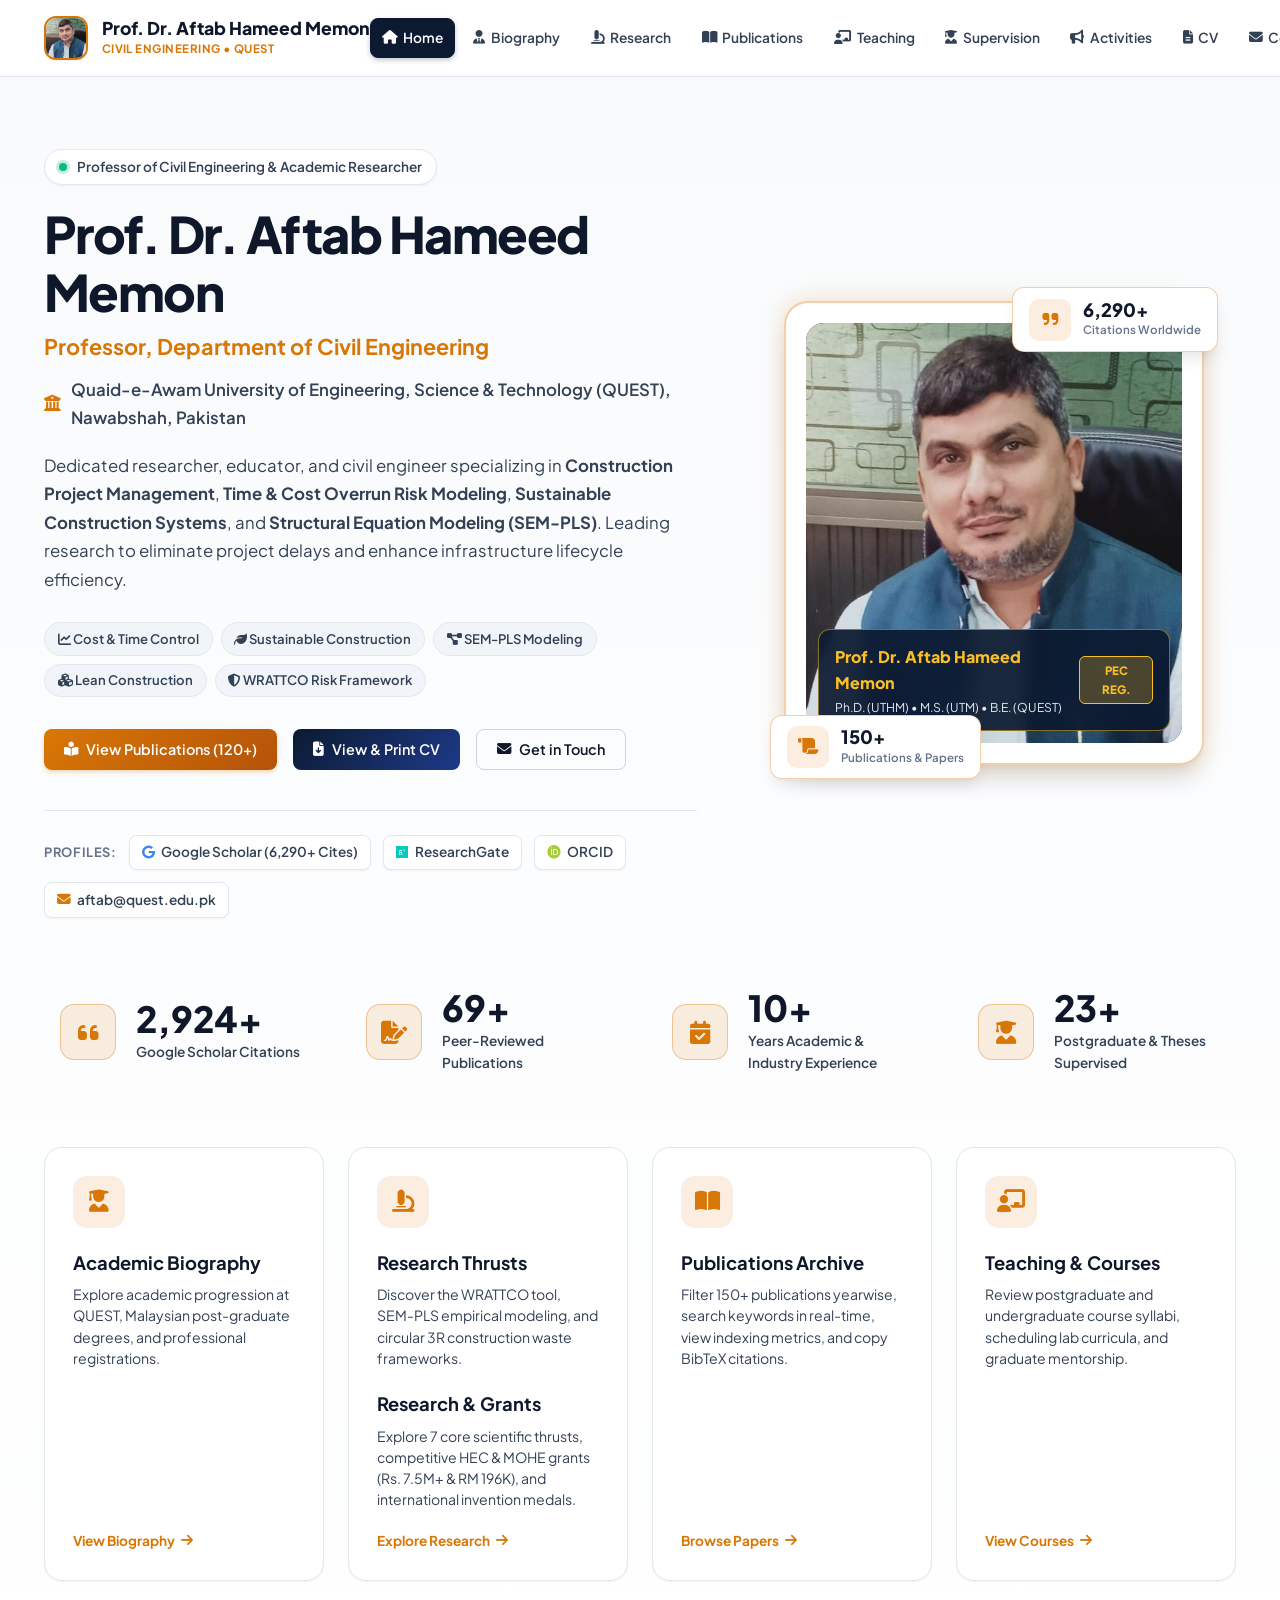
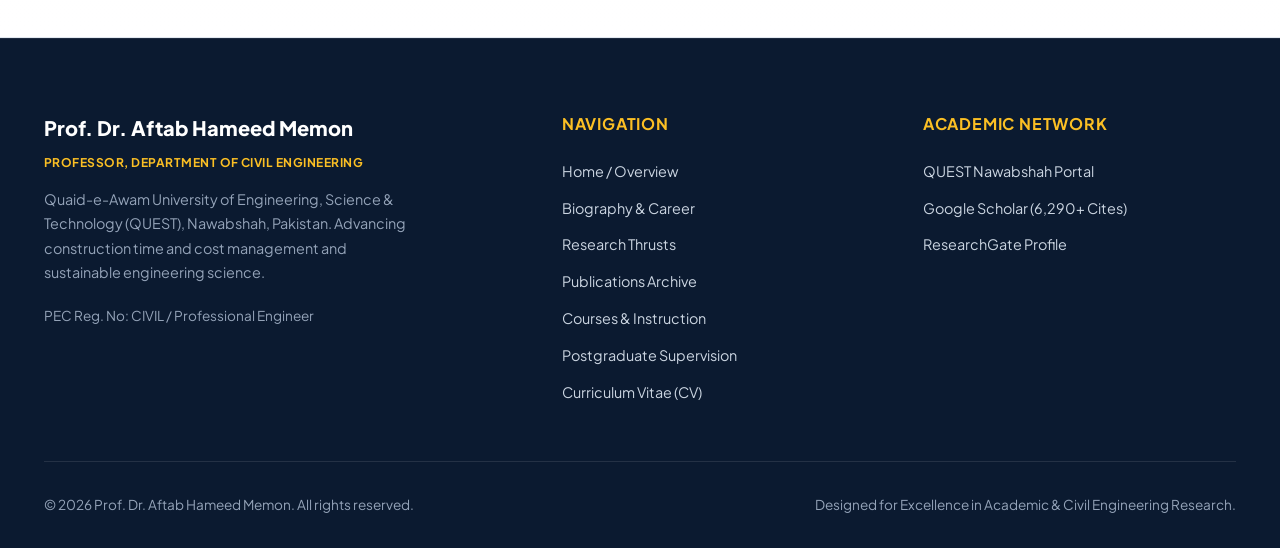
==== index.html @ 18ec96fc "Initial commit: Academic website & portfolio for Prof. Dr. Aftab Hameed Memon" ====
<!DOCTYPE html>
<html lang="en" data-theme="light">

<head>
  <meta charset="UTF-8">
  <meta name="viewport" content="width=device-width, initial-scale=1.0">
  <title>Prof. Dr. Aftab Hameed Memon | Professor of Civil Engineering | QUEST Nawabshah</title>

  <meta name="description"
    content="Academic and research portal of Prof. Dr. Aftab Hameed Memon, Professor of Civil Engineering at Quaid-e-Awam University of Engineering, Science & Technology (QUEST), Nawabshah, Pakistan. Over 6,200+ citations in Construction Cost Management, Sustainable Construction, and SEM-PLS.">
  <meta name="keywords"
    content="Aftab Hameed Memon, Dr. Aftab Memon, QUEST Nawabshah, Civil Engineering, Construction Management, Cost Overrun, Structural Equation Modeling, SEM-PLS, Sustainable Construction, WRATTCO">
  <meta name="author" content="Prof. Dr. Aftab Hameed Memon">

  <!-- Open Graph / Academic SEO -->
  <meta property="og:title" content="Prof. Dr. Aftab Hameed Memon | Civil Engineering & Construction Management">
  <meta property="og:description"
    content="Academic portfolio, research publications, teaching, and postgraduate supervision of Prof. Dr. Aftab Hameed Memon.">
  <meta property="og:type" content="profile">
  <meta property="og:image" content="assets/images/profile.jpg">

  <!-- Schema.org Academic Metadata -->
  <script type="application/ld+json">
  {
    "@context": "https://schema.org",
    "@type": "Person",
    "name": "Prof. Dr. Aftab Hameed Memon",
    "jobTitle": "Professor",
    "worksFor": {
      "@type": "EducationalOrganization",
      "name": "Quaid-e-Awam University of Engineering, Science & Technology (QUEST)",
      "address": {
        "@type": "PostalAddress",
        "addressLocality": "Nawabshah",
        "addressRegion": "Sindh",
        "addressCountry": "Pakistan"
      }
    },
    "alumniOf": [
      {
        "@type": "EducationalOrganization",
        "name": "Universiti Tun Hussein Onn Malaysia (UTHM)"
      },
      {
        "@type": "EducationalOrganization",
        "name": "Universiti Teknologi Malaysia (UTM)"
      },
      {
        "@type": "EducationalOrganization",
        "name": "QUEST Nawabshah"
      }
    ],
    "knowsAbout": [
      "Civil Engineering",
      "Construction Management",
      "Cost and Time Overrun Control",
      "Structural Equation Modeling (SEM-PLS)",
      "Sustainable Construction"
    ]
  }
  </script>

  <!-- Favicon -->
  <link rel="icon" type="image/svg+xml" href="assets/images/logo.svg">

  <!-- Google Fonts -->
  <link rel="preconnect" href="https://fonts.googleapis.com">
  <link rel="preconnect" href="https://fonts.gstatic.com" crossorigin>
  <link
    href="https://fonts.googleapis.com/css2?family=Playfair+Display:ital,wght@0,600;0,700;1,600&family=Plus+Jakarta+Sans:wght@300;400;500;600;700;800&display=swap"
    rel="stylesheet">

  <!-- Font Awesome 6 Icons -->
  <link rel="stylesheet" href="https://cdnjs.cloudflare.com/ajax/libs/font-awesome/6.4.0/css/all.min.css">

  <!-- Main Stylesheet -->
  <link rel="stylesheet" href="css/style.css">
</head>

<body class="bg-grid-pattern">

  <!-- ==================== HEADER / NAVIGATION ==================== -->
  <header class="header">
    <div class="container">
      <div class="nav-wrapper">

        <!-- Brand / Identity with Photo Thumbnail -->
        <a href="#home" data-tab-target="home" class="brand-link">
          <img src="assets/images/profile.jpg" onerror="this.src='assets/images/logo.svg';"
            alt="Prof. Dr. Aftab Hameed Memon" class="brand-nav-avatar">
          <div class="brand-info">
            <span class="brand-name">Prof. Dr. Aftab Hameed Memon</span>
            <span class="brand-role">Civil Engineering • QUEST</span>
          </div>
        </a>

        <!-- Desktop Navigation Tabs -->
        <ul class="nav-links" id="navLinks">
          <li><a href="#home" data-tab-target="home" class="nav-link active-tab"><i class="fas fa-home"></i> Home</a>
          </li>
          <li><a href="#about" data-tab-target="about" class="nav-link"><i class="fas fa-user-tie"></i> Biography</a>
          </li>
          <li><a href="#research" data-tab-target="research" class="nav-link"><i class="fas fa-microscope"></i>
              Research</a></li>
          <li><a href="#publications" data-tab-target="publications" class="nav-link"><i class="fas fa-book-open"></i>
              Publications</a></li>
          <li><a href="#teaching" data-tab-target="teaching" class="nav-link"><i class="fas fa-chalkboard-teacher"></i>
              Teaching</a></li>
          <li><a href="#supervision" data-tab-target="supervision" class="nav-link"><i class="fas fa-user-graduate"></i>
              Supervision</a></li>
          <li><a href="#activities" data-tab-target="activities" class="nav-link"><i class="fas fa-bullhorn"></i>
              Activities</a></li>
          <li><a href="#cv" data-tab-target="cv" class="nav-link"><i class="fas fa-file-alt"></i> CV</a></li>
          <li><a href="#contact" data-tab-target="contact" class="nav-link"><i class="fas fa-envelope"></i> Contact</a>
          </li>
        </ul>

        <!-- Action Controls -->
        <div class="nav-actions">
          <button id="themeToggleBtn" class="theme-toggle-btn" aria-label="Toggle Dark/Light Mode" title="Toggle Theme">
            <i id="themeIcon" class="fas fa-moon"></i>
          </button>

          <button id="mobileToggle" class="mobile-toggle" aria-label="Toggle Mobile Navigation">
            <i class="fas fa-bars"></i>
          </button>
        </div>
      </div>
    </div>
  </header>

  <main id="main-content">

    <!-- ==========================================================================
         TAB VIEW 1: HOME / OVERVIEW
         ========================================================================== -->
    <div id="home-view" class="view-section active-view">

      <!-- Hero Section with Dr. Aftab's Real Photograph -->
      <section class="hero-section">
        <div class="container">
          <div class="hero-grid">

            <!-- Left: Hero Credentials & Bio -->
            <div class="hero-content">
              <div class="academic-badge">
                <span class="status-dot"></span>
                <span>Professor of Civil Engineering &amp; Academic Researcher</span>
              </div>

              <h1 class="hero-name">Prof. Dr. Aftab Hameed Memon</h1>

              <div class="hero-title-role">
                Professor, Department of Civil Engineering
              </div>

              <div class="hero-institution">
                <i class="fas fa-university" style="color: var(--accent-gold);"></i>
                <span>Quaid-e-Awam University of Engineering, Science &amp; Technology (QUEST), Nawabshah,
                  Pakistan</span>
              </div>

              <p class="hero-bio-short">
                Dedicated researcher, educator, and civil engineer specializing in <strong>Construction Project
                  Management</strong>,
                <strong>Time &amp; Cost Overrun Risk Modeling</strong>, <strong>Sustainable Construction
                  Systems</strong>, and
                <strong>Structural Equation Modeling (SEM-PLS)</strong>. Leading research to eliminate project delays
                and enhance infrastructure lifecycle efficiency.
              </p>

              <!-- Research Interest Badges -->
              <div class="hero-tags">
                <span class="tag-pill"><i class="fas fa-chart-line"></i> Cost &amp; Time Control</span>
                <span class="tag-pill"><i class="fas fa-leaf"></i> Sustainable Construction</span>
                <span class="tag-pill"><i class="fas fa-project-diagram"></i> SEM-PLS Modeling</span>
                <span class="tag-pill"><i class="fas fa-cubes"></i> Lean Construction</span>
                <span class="tag-pill"><i class="fas fa-shield-alt"></i> WRATTCO Risk Framework</span>
              </div>

              <!-- Hero Buttons Switching Directly to Specific Tabs -->
              <div class="hero-buttons">
                <button data-tab-target="publications" class="btn btn-primary">
                  <i class="fas fa-book-reader"></i> View Publications (120+)
                </button>
                <button data-tab-target="cv" class="btn btn-blue">
                  <i class="fas fa-file-download"></i> View &amp; Print CV
                </button>
                <button data-tab-target="contact" class="btn btn-outline">
                  <i class="fas fa-envelope"></i> Get in Touch
                </button>
              </div>

              <!-- Academic Profiles Strip -->
              <div class="academic-links-bar">
                <span class="academic-links-label">Profiles:</span>

                <a href="https://scholar.google.com/citations?user=CjmiuJMAAAAJ&hl=en&oi=ao" target="_blank"
                  rel="noopener noreferrer" class="social-badge" title="Google Scholar Profile">
                  <i class="fab fa-google" style="color: #4285f4;"></i>
                  <span>Google Scholar (6,290+ Cites)</span>
                </a>

                <a href="https://www.researchgate.net/profile/Aftab-Memon-2" target="_blank" rel="noopener noreferrer"
                  class="social-badge" title="ResearchGate Profile">
                  <i class="fab fa-researchgate" style="color: #00ccbb;"></i>
                  <span>ResearchGate</span>
                </a>

                <a href="https://orcid.org" target="_blank" rel="noopener noreferrer" class="social-badge"
                  title="ORCID Record">
                  <i class="fab fa-orcid" style="color: #a6ce39;"></i>
                  <span>ORCID</span>
                </a>

                <a href="mailto:aftab@quest.edu.pk" class="social-badge" title="Official Institutional Email">
                  <i class="fas fa-envelope" style="color: var(--accent-gold);"></i>
                  <span>aftab@quest.edu.pk</span>
                </a>
              </div>
            </div>

            <!-- Right: Real Photograph Card with Verification Badge -->
            <div class="hero-visual">
              <div class="portrait-card">

                <!-- Floating Citation Pill -->
                <div class="floating-stat-card top-right">
                  <div class="stat-icon-wrap">
                    <i class="fas fa-quote-right"></i>
                  </div>
                  <div class="stat-info">
                    <div class="num">6,290+</div>
                    <div class="lbl">Citations Worldwide</div>
                  </div>
                </div>

                <!-- Photograph Container -->
                <div class="portrait-img-wrap">
                  <img src="assets/images/profile.jpg" alt="Prof. Dr. Aftab Hameed Memon" class="portrait-img">

                  <!-- Portrait Badge Overlay -->
                  <div class="portrait-badge-overlay">
                    <div class="badge-text-left">
                      <h4>Prof. Dr. Aftab Hameed Memon</h4>
                      <p>Ph.D. (UTHM) • M.S. (UTM) • B.E. (QUEST)</p>
                    </div>
                    <div class="badge-pec-icon">
                      PEC REG.
                    </div>
                  </div>
                </div>

                <!-- Floating Publications Pill -->
                <div class="floating-stat-card bottom-left">
                  <div class="stat-icon-wrap">
                    <i class="fas fa-scroll"></i>
                  </div>
                  <div class="stat-info">
                    <div class="num">150+</div>
                    <div class="lbl">Publications &amp; Papers</div>
                  </div>
                </div>

              </div>
            </div>

          </div>

          <!-- Key Metrics Counter Bar -->
          <div id="metrics" class="metrics-grid" style="margin-top: 3.5rem;">

            <div class="metric-item">
              <div class="metric-icon-circle">
                <i class="fas fa-quote-left"></i>
              </div>
              <div>
                <div class="metric-val counter-val" data-target="6290" data-suffix="+">6,290+</div>
                <div class="metric-label">Google Scholar Citations</div>
              </div>
            </div>

            <div class="metric-item">
              <div class="metric-icon-circle">
                <i class="fas fa-file-signature"></i>
              </div>
              <div>
                <div class="metric-val counter-val" data-target="150" data-suffix="+">150+</div>
                <div class="metric-label">Peer-Reviewed Publications</div>
              </div>
            </div>

            <div class="metric-item">
              <div class="metric-icon-circle">
                <i class="fas fa-calendar-check"></i>
              </div>
              <div>
                <div class="metric-val counter-val" data-target="22" data-suffix="+">22+</div>
                <div class="metric-label">Years Academic &amp; Industry Experience</div>
              </div>
            </div>

            <div class="metric-item">
              <div class="metric-icon-circle">
                <i class="fas fa-user-graduate"></i>
              </div>
              <div>
                <div class="metric-val counter-val" data-target="50" data-suffix="+">50+</div>
                <div class="metric-label">Postgraduate &amp; Theses Supervised</div>
              </div>
            </div>

          </div>

          <!-- Section Exploration Grid (Direct 1-Click to Other Tabs) -->
          <div class="home-explore-grid">

            <div class="explore-tile" data-tab-target="about">
              <div>
                <div class="tile-icon"><i class="fas fa-user-graduate"></i></div>
                <h3 class="tile-title">Academic Biography</h3>
                <p class="tile-desc">Explore academic progression at QUEST, Malaysian post-graduate degrees, and
                  professional registrations.</p>
              </div>
              <span class="tile-arrow">View Biography <i class="fas fa-arrow-right"></i></span>
            </div>

            <div class="explore-tile" data-tab-target="research">
              <div>
                <div class="tile-icon"><i class="fas fa-microscope"></i></div>
                <h3 class="tile-title">Research Thrusts</h3>
                <p class="tile-desc">Discover the WRATTCO tool, SEM-PLS empirical modeling, and circular 3R construction
                  waste frameworks.</p>
                <h3 class="tile-title">Research &amp; Grants</h3>
                <p class="tile-desc">Explore 7 core scientific thrusts, competitive HEC &amp; MOHE grants (Rs. 7.5M+
                  &amp; RM 196K), and international invention medals.</p>
              </div>
              <span class="tile-arrow">Explore Research <i class="fas fa-arrow-right"></i></span>
            </div>

            <div class="explore-tile" data-tab-target="publications">
              <div>
                <div class="tile-icon"><i class="fas fa-book-open"></i></div>
                <h3 class="tile-title">Publications Archive</h3>
                <p class="tile-desc">Filter 150+ publications yearwise, search keywords in real-time, view indexing
                  metrics, and copy
                  BibTeX citations.</p>
              </div>
              <span class="tile-arrow">Browse Papers <i class="fas fa-arrow-right"></i></span>
            </div>

            <div class="explore-tile" data-tab-target="teaching">
              <div>
                <div class="tile-icon"><i class="fas fa-chalkboard-teacher"></i></div>
                <h3 class="tile-title">Teaching &amp; Courses</h3>
                <p class="tile-desc">Review postgraduate and undergraduate course syllabi, scheduling lab curricula, and
                  graduate mentorship.</p>
              </div>
              <span class="tile-arrow">View Courses <i class="fas fa-arrow-right"></i></span>
            </div>

          </div>

        </div>
      </section>

    </div>


    <!-- ==========================================================================
         TAB VIEW 2: ABOUT / BIOGRAPHY & CAREER
         ========================================================================== -->
    <div id="about-view" class="view-section">

      <!-- Subpage Header Banner -->
      <div class="section-banner">
        <div class="container">
          <div class="banner-flex">
            <div class="banner-left">
              <div class="banner-info">
                <div class="breadcrumb"><i class="fas fa-home"></i> Home / Academic Profile</div>
                <h1>Biography &amp; Academic Progression</h1>
                <p>Civil Engineering Educator, HEC Approved Ph.D. Supervisor, and Project Management Specialist</p>
              </div>
            </div>
            <div class="banner-right-badges">
              <span class="social-badge"><i class="fas fa-check-circle" style="color: #10b981;"></i> PEC Registered
                Engineer</span>
              <span class="social-badge"><i class="fas fa-university"></i> Faculty of Technology</span>
            </div>
          </div>
        </div>
      </div>

      <div class="container section-padding" style="padding-top: 0;">
        <div class="about-grid">

          <!-- Narrative & Educational Track -->
          <div class="about-narrative">
            <p>
              <strong>Prof. Dr. Aftab Hameed Memon</strong> serves as Professor in the Department of Civil Engineering
              at
              <strong>Quaid-e-Awam University of Engineering, Science &amp; Technology (QUEST)</strong>, Nawabshah,
              Sindh, Pakistan.
              He has also served with distinction as the <strong>Chairman of the Department of Civil Engineering
                Technology</strong>,
              where he spearheaded departmental accreditation under the Pakistan Engineering Council Outcome-Based
              Education (OBE) system,
              modernized testing facilities, and instituted industry-academia advisory panels.
            </p>

            <p class="narrative-highlight">
              "My scientific mission focuses on empowering the civil engineering industry with predictive quantitative
              tools to eliminate cost overruns, diminish construction waste, and foster sustainable infrastructure
              lifecycle management."
            </p>

            <p>
              Prior to his academic career at QUEST, Dr. Memon gained valuable engineering industry experience as an
              <strong>Assistant Planning Engineer at Paragon Constructors (Pvt.) Ltd.</strong> and <strong>Project
                Coordinator at Osmani and Company (Pvt.) Ltd.</strong>,
              where he managed milestone schedules, CPM/PERT networks, progress monitoring, and variation orders on
              high-value public and commercial schemes.
            </p>

            <!-- Education Timeline Track -->
            <div class="education-timeline">
              <h3 class="timeline-title">
                <i class="fas fa-graduation-cap" style="color: var(--accent-gold);"></i> Educational Qualifications
              </h3>

              <div class="timeline-track">
                <!-- Ph.D. -->
                <div class="timeline-node">
                  <div class="timeline-marker"></div>
                  <div class="timeline-date">2010 – 2014</div>
                  <div class="timeline-degree">Doctor of Philosophy (Ph.D.) in Civil Engineering / Construction
                    Management</div>
                  <div class="timeline-inst">Universiti Tun Hussein Onn Malaysia (UTHM), Johor, Malaysia</div>
                  <div class="timeline-desc">Dissertation: <em>STRUCTURAL MODELLING OF COST OVERRUN FACTORS IN CONSTRUCTION INDUSTRY</em>.</div>
                </div>

                <!-- M.S. -->
                <div class="timeline-node">
                  <div class="timeline-marker"></div>
                  <div class="timeline-date">2004 – 2005</div>
                  <div class="timeline-degree">Master of Science (M.S.) in Construction Management</div>
                  <div class="timeline-inst">Universiti Teknologi Malaysia (UTM), Skudai, Johor, Malaysia</div>
                  <div class="timeline-desc">Thesis: <em>RESOURCE-DRIVEN SCHEDULING: BARRIERS TO IMPLEMENTATION</em>.</div>
                </div>

                <!-- B.E. -->
                <div class="timeline-node">
                  <div class="timeline-marker"></div>
                  <div class="timeline-date">1997 – 2001</div>
                  <div class="timeline-degree">Bachelor of Engineering (B.E.) in Civil Engineering</div>
                  <div class="timeline-inst">QUEST Nawabshah, Pakistan</div>
                  <div class="timeline-desc">Graduated First Class with distinction across structural analysis,
                    materials, and hydraulics.</div>
                </div>
              </div>
            </div>
          </div>

          <!-- Right Sidebar Stack: Career & Memberships -->
          <div class="about-side-stack">

            <div class="card-box">
              <div class="card-box-header">
                <i class="fas fa-landmark"></i>
                <h3>Academic Progression at QUEST</h3>
              </div>
              <ul class="exp-list">
                <li class="exp-item">
                  <div class="exp-item-icon"><i class="fas fa-user-tie"></i></div>
                  <div class="exp-item-details">
                    <h4>Professor</h4>
                    <p>Department of Civil Engineering</p>
                    <span class="exp-years">2022 – Present</span>
                  </div>
                </li>
                <li class="exp-item">
                  <div class="exp-item-icon"><i class="fas fa-sitemap"></i></div>
                  <div class="exp-item-details">
                    <h4>Associate Professor &amp; Chairman</h4>
                    <p>Department of Civil Engineering Technology</p>
                    <span class="exp-years">2018 – 2022</span>
                  </div>
                </li>
                <li class="exp-item">
                  <div class="exp-item-icon"><i class="fas fa-chalkboard-teacher"></i></div>
                  <div class="exp-item-details">
                    <h4>Assistant Professor</h4>
                    <p>Civil Engineering Department</p>
                    <span class="exp-years">2014 – 2018</span>
                  </div>
                </li>
                <li class="exp-item">
                  <div class="exp-item-icon"><i class="fas fa-book-reader"></i></div>
                  <div class="exp-item-details">
                    <h4>Lecturer</h4>
                    <p>Civil Engineering Department</p>
                    <span class="exp-years">2007 – 2014</span>
                  </div>
                </li>
              </ul>
            </div>

            <div class="card-box">
              <div class="card-box-header">
                <i class="fas fa-hard-hat"></i>
                <h3>Industry Field Experience</h3>
              </div>
              <ul class="exp-list">
                <li class="exp-item">
                  <div class="exp-item-icon"><i class="fas fa-building"></i></div>
                  <div class="exp-item-details">
                    <h4>Project Coordinator</h4>
                    <p>Osmani and Company (Pvt.) Ltd. (2005 – 2007)</p>
                  </div>
                </li>
                <li class="exp-item">
                  <div class="exp-item-icon"><i class="fas fa-pencil-ruler"></i></div>
                  <div class="exp-item-details">
                    <h4>Assistant Planning Engineer</h4>
                    <p>Paragon Constructors (Pvt.) Ltd. (2002 – 2004)</p>
                  </div>
                </li>
              </ul>
            </div>

            <div class="card-box">
              <div class="card-box-header">
                <i class="fas fa-certificate"></i>
                <h3>Professional Registrations</h3>
              </div>
              <ul class="membership-list">
                <li class="membership-item">
                  <i class="fas fa-check-circle"></i>
                  <span>Registered Professional Engineer (P.E.) – <strong>Pakistan Engineering Council
                      (PEC)</strong></span>
                </li>
                <li class="membership-item">
                  <i class="fas fa-check-circle"></i>
                  <span>Corporate Member – <strong>Concrete Society Malaysia (CSM)</strong></span>
                </li>
                <li class="membership-item">
                  <i class="fas fa-check-circle"></i>
                  <span>Member – <strong>Malaysian Society for Engineering &amp; Technology (MSET)</strong></span>
                </li>
                <li class="membership-item">
                  <i class="fas fa-check-circle"></i>
                  <span>Member – <strong>International Association of Engineers (IAENG)</strong></span>
                </li>
              </ul>
            </div>

          </div>

        </div>
      </div>

    </div>


    <!-- ==========================================================================
         TAB VIEW 3: RESEARCH / FOCUS THRUSTS, GRANTS & AWARDS
         ========================================================================== -->
    <div id="research-view" class="view-section">

      <!-- Subpage Header Banner -->
      <div class="section-banner">
        <div class="container">
          <div class="banner-flex">
            <div class="banner-left">
              <div class="banner-info">
                <div class="breadcrumb"><i class="fas fa-home"></i> Home / Research</div>
                <h1>Research &amp; Scientific Innovations</h1>
                <p>Core Scientific Thrusts, Competitive National/International Grants, and Invention Honors</p>
              </div>
            </div>
            <div class="banner-right-badges">
              <button data-tab-target="publications" class="btn btn-primary"
                style="padding: 0.5rem 1rem; font-size: 0.85rem;">
                <i class="fas fa-book-open"></i> Publications on these Topics
              </button>
            </div>
          </div>
        </div>
      </div>

      <div class="container section-padding" style="padding-top: 0;">

        <!-- 3 Sub-Menu Navigation Head (Separated and Opened on Click) -->
        <div class="research-submenus-grid">

          <button class="research-subtab-card active" data-research-tab="thrusts">
            <div class="subtab-icon-box"><i class="fas fa-microscope"></i></div>
            <div class="subtab-info">
              <h3 class="subtab-title">Research Focus &amp; Scientific Thrusts</h3>
              <p class="subtab-desc">Interdisciplinary domains, quantitative modeling &amp; sustainable materials</p>
            </div>
            <span class="subtab-badge">7 Core Thrusts</span>
          </button>

          <button class="research-subtab-card" data-research-tab="grants">
            <div class="subtab-icon-box"><i class="fas fa-hand-holding-usd"></i></div>
            <div class="subtab-info">
              <h3 class="subtab-title">Research Grants</h3>
              <p class="subtab-desc">HEC NRPU, MOHE Malaysia &amp; university funded research projects</p>
            </div>
            <span class="subtab-badge">Rs. 7.49M+ &amp; RM 196K</span>
          </button>

          <button class="research-subtab-card" data-research-tab="awards">
            <div class="subtab-icon-box"><i class="fas fa-trophy"></i></div>
            <div class="subtab-info">
              <h3 class="subtab-title">Research Awards</h3>
              <p class="subtab-desc">International invention medals, best research product &amp; paper awards</p>
            </div>
            <span class="subtab-badge">7 Honors &amp; Medals</span>
          </button>

        </div>

        <!-- ==================== SUB-VIEW 1: RESEARCH FOCUS & THRUSTS ==================== -->
        <div id="research-subview-thrusts" class="research-subview active">

          <div class="research-grid">

            <!-- Pillar 1 -->
            <div class="research-card">
              <div class="research-card-top">
                <div class="research-icon-box">
                  <i class="fas fa-stopwatch-20"></i>
                </div>
                <h3 class="research-card-title">Construction Cost &amp; Time Overrun Risk Modeling</h3>
                <p class="research-card-desc">
                  Developing empirical risk matrices to identify, isolate, and mitigate budget inflation and schedule
                  slippages in public and commercial mega-projects. Formulated the widely referenced <strong>Weighted Risk
                    Assessment Tool for Time and Cost Overrun (WRATTCO)</strong>.
                </p>
              </div>
              <div class="research-card-tags">
                <span class="tag-badge">WRATTCO Tool</span>
                <span class="tag-badge">Delay Analysis</span>
                <span class="tag-badge">Cost Contingency</span>
                <span class="tag-badge">Contract Administration</span>
              </div>
            </div>

            <!-- Pillar 2 -->
            <div class="research-card">
              <div class="research-card-top">
                <div class="research-icon-box">
                  <i class="fas fa-network-wired"></i>
                </div>
                <h3 class="research-card-title">Structural Equation Modeling (PLS-SEM &amp; AMOS)</h3>
                <p class="research-card-desc">
                  Pioneering advanced multivariate structural equation modeling techniques to assess latent human,
                  contractual, and technical variables in civil engineering schemes. Highly cited for standardizing
                  PLS-SEM guidelines across construction management literature.
                </p>
              </div>
              <div class="research-card-tags">
                <span class="tag-badge">SmartPLS</span>
                <span class="tag-badge">AMOS</span>
                <span class="tag-badge">Multivariate Statistics</span>
                <span class="tag-badge">Confirmatory Composite Analysis</span>
              </div>
            </div>

            <!-- Pillar 3 -->
            <div class="research-card">
              <div class="research-card-top">
                <div class="research-icon-box">
                  <i class="fas fa-recycle"></i>
                </div>
                <h3 class="research-card-title">Sustainable Construction &amp; Circular 3R Waste Systems</h3>
                <p class="research-card-desc">
                  Investigating sustainable construction adoption barriers, green building certification (LEED/BREEAM),
                  and physical construction waste minimization strategies. Formulating operational frameworks to curtail
                  on-site material scrap by up to 30%.
                </p>
              </div>
              <div class="research-card-tags">
                <span class="tag-badge">Waste Minimization</span>
                <span class="tag-badge">Green Building</span>
                <span class="tag-badge">Life-Cycle Assessment</span>
                <span class="tag-badge">Circular Economy</span>
              </div>
            </div>

            <!-- Pillar 4 -->
            <div class="research-card">
              <div class="research-card-top">
                <div class="research-icon-box">
                  <i class="fas fa-drafting-compass"></i>
                </div>
                <h3 class="research-card-title">Lean Construction &amp; Digital Project Delivery</h3>
                <p class="research-card-desc">
                  Examining the synergistic integration of Lean Construction practices (Last Planner System, 5S workflow),
                  Building Information Modeling (5D BIM), and AI-driven parametric estimating to enhance construction site
                  safety and labor productivity.
                </p>
              </div>
              <div class="research-card-tags">
                <span class="tag-badge">Lean Construction</span>
                <span class="tag-badge">Last Planner</span>
                <span class="tag-badge">5D BIM</span>
                <span class="tag-badge">AI in Estimating</span>
              </div>
            </div>

            <!-- Pillar 5 (Contract and Organizational Management) -->
            <div class="research-card">
              <div class="research-card-top">
                <div class="research-icon-box">
                  <i class="fas fa-file-contract"></i>
                </div>
                <h3 class="research-card-title">Contract &amp; Organizational Management</h3>
                <p class="research-card-desc">
                  Investigating procurement delivery systems, contract dispute avoidance, claims evaluation under standard conditions of contract (FIDIC / PEC), and organizational behavior factors influencing employee job satisfaction, leadership, and knowledge sharing in construction projects.
                </p>
              </div>
              <div class="research-card-tags">
                <span class="tag-badge">Contract Claims</span>
                <span class="tag-badge">Dispute Avoidance</span>
                <span class="tag-badge">FIDIC &amp; PEC Terms</span>
                <span class="tag-badge">Procurement Systems</span>
                <span class="tag-badge">Organizational Behavior</span>
              </div>
            </div>

            <!-- Pillar 6 (Building Materials) -->
            <div class="research-card">
              <div class="research-card-top">
                <div class="research-icon-box">
                  <i class="fas fa-cubes"></i>
                </div>
                <h3 class="research-card-title">Building Materials &amp; Concrete Technology</h3>
                <p class="research-card-desc">
                  Engineering sustainable, high-performance infrastructure materials including low-cost bio-based self-healing concrete using indigenous Pakistani precursors, nylon/steel fiber-reinforced Self-Compacting Concrete (SCC), and supplementary cementitious materials such as Rice Husk Ash (RHA).
                </p>
              </div>
              <div class="research-card-tags">
                <span class="tag-badge">Bio-Based Self-Healing</span>
                <span class="tag-badge">Indigenous Materials</span>
                <span class="tag-badge">High-Strength SCC</span>
                <span class="tag-badge">Nylon &amp; Steel Fibers</span>
                <span class="tag-badge">Rice Husk Ash (RHA)</span>
              </div>
            </div>

            <!-- Pillar 7 (Qualitative and Quantitative Analysis) -->
            <div class="research-card">
              <div class="research-card-top">
                <div class="research-icon-box">
                  <i class="fas fa-chart-line"></i>
                </div>
                <h3 class="research-card-title">Qualitative &amp; Quantitative Analysis</h3>
                <p class="research-card-desc">
                  Applying multi-criteria decision-making (MCDM / TOPSIS), advanced empirical survey instrument formulation, exploratory and confirmatory composite factor modeling, reliability and validity testing, and mixed-methods research paradigms to solve complex civil engineering management problems.
                </p>
              </div>
              <div class="research-card-tags">
                <span class="tag-badge">TOPSIS &amp; MCDM</span>
                <span class="tag-badge">Quantitative Modeling</span>
                <span class="tag-badge">Instrument Validation</span>
                <span class="tag-badge">Mixed Methods</span>
                <span class="tag-badge">Decision Support Systems</span>
              </div>
            </div>

          </div>

        </div>

        <!-- ==================== SUB-VIEW 2: RESEARCH GRANTS ==================== -->
        <div id="research-subview-grants" class="research-subview">

          <!-- Summary Metric Banner -->
          <div class="grants-summary-banner">
            <div class="grants-summary-left">
              <h3><i class="fas fa-coins" style="color: var(--accent-gold); margin-right: 0.5rem;"></i> Competitive Research Funding Portfolio</h3>
              <p>Leading national and international competitive grants driving infrastructure durability, self-healing materials, computerized decision support, and waste control.</p>
            </div>
            <div class="grants-stat-badges">
              <span class="grant-stat-chip"><i class="fas fa-rupee-sign" style="color: #10b981;"></i> <strong>Rs. 7.49M</strong> (HEC NRPU &amp; QUEST)</span>
              <span class="grant-stat-chip"><i class="fas fa-money-bill-wave" style="color: var(--brand-azure);"></i> <strong>RM 196,400</strong> (MOHE Malaysia)</span>
              <span class="grant-stat-chip"><i class="fas fa-tasks" style="color: var(--accent-gold);"></i> <strong>4</strong> Funded Grants</span>
            </div>
          </div>

          <!-- Grants Grid -->
          <div class="grants-grid">

            <!-- Grant 1 (Active, HEC NRPU) -->
            <div class="grant-card featured-grant">
              <div>
                <div class="grant-card-top">
                  <span class="grant-funder-tag"><i class="fas fa-university"></i> Higher Education Commission (HEC) Pakistan</span>
                  <span class="grant-status-badge active"><i class="fas fa-circle" style="font-size: 0.5rem; vertical-align: middle;"></i> Active Grant (2024 – 2026)</span>
                </div>
                <div class="grant-amount-box">
                  <div class="grant-amount-val">Rs. 6.49 Million</div>
                  <div class="grant-amount-scheme">National Research Program for Universities (NRPU) • HEC Pakistan</div>
                </div>
                <h4 class="grant-title">Development of Low-Cost Bio-Based Self-Healing Concrete Using Indigenous Materials for Sustainable and Durable Infrastructure in Pakistan</h4>
                <p class="grant-desc">
                  A high-impact competitive national grant pioneering the development of biological and mineral self-healing mechanisms inside concrete structures using indigenous Pakistani precursors. The project aims to eliminate micro-cracking, suppress moisture ingress, and drastically extend the lifecycle durability of national bridges, roads, and high-rise structures.
                </p>
              </div>
              <div class="grant-meta-row">
                <span><i class="far fa-calendar-alt" style="color: var(--accent-gold);"></i> <strong>08/2024 – 07/2026</strong></span>
                <span><i class="fas fa-user-tie" style="color: var(--accent-gold);"></i> Principal Investigator</span>
                <span><i class="fas fa-map-marker-alt" style="color: var(--accent-gold);"></i> QUEST Nawabshah</span>
              </div>
            </div>

            <!-- Grant 2 (QUEST Nawabshah) -->
            <div class="grant-card">
              <div>
                <div class="grant-card-top">
                  <span class="grant-funder-tag"><i class="fas fa-landmark"></i> QUEST Nawabshah</span>
                  <span class="grant-status-badge completed">Completed</span>
                </div>
                <div class="grant-amount-box">
                  <div class="grant-amount-val">Rs. 1.00 Million</div>
                  <div class="grant-amount-scheme">Institutional Research Incentive Grant • QUEST Nawabshah</div>
                </div>
                <h4 class="grant-title">Decision Support System for Improving Project Performance</h4>
                <p class="grant-desc">
                  Formulated and validated an empirical computerized Decision Support System (DSS) tailored to evaluate project delay triggers, analyze critical contractor-consultant risk dynamics, and establish actionable protocols to improve on-time and within-budget delivery across public sector engineering schemes in Pakistan.
                </p>
              </div>
              <div class="grant-meta-row">
                <span><i class="far fa-calendar-alt" style="color: var(--accent-gold);"></i> <strong>08/2017 – 12/2023</strong></span>
                <span><i class="fas fa-user-tie" style="color: var(--accent-gold);"></i> Principal Investigator</span>
                <span><i class="fas fa-map-marker-alt" style="color: var(--accent-gold);"></i> QUEST Nawabshah</span>
              </div>
            </div>

            <!-- Grant 3 (MOHE Malaysia - WRATTCO) -->
            <div class="grant-card">
              <div>
                <div class="grant-card-top">
                  <span class="grant-funder-tag"><i class="fas fa-globe-asia"></i> Ministry of Higher Education (MOHE), Malaysia</span>
                  <span class="grant-status-badge completed">Completed</span>
                </div>
                <div class="grant-amount-box">
                  <div class="grant-amount-val">RM 114,000</div>
                  <div class="grant-amount-scheme">Exploratory Research Grant Scheme (ERGS) • MOHE Malaysia</div>
                </div>
                <h4 class="grant-title">WRATTCO: Web-based Risk Assessment Technique for Time and Cost Overrun</h4>
                <p class="grant-desc">
                  Funded international project resulting in the design and programming of the widely recognized WRATTCO web platform. Implements mathematical risk index heuristics and probability matrices to forecast project budget inflation and schedule slippages during the conceptual and pre-construction stages.
                </p>
              </div>
              <div class="grant-meta-row">
                <span><i class="far fa-calendar-alt" style="color: var(--accent-gold);"></i> <strong>04/2013 – 04/2016</strong></span>
                <span><i class="fas fa-user-tie" style="color: var(--accent-gold);"></i> Key Researcher / Developer</span>
                <span><i class="fas fa-map-marker-alt" style="color: var(--accent-gold);"></i> UTHM Malaysia</span>
              </div>
            </div>

            <!-- Grant 4 (MOHE Malaysia - Waste Generation) -->
            <div class="grant-card">
              <div>
                <div class="grant-card-top">
                  <span class="grant-funder-tag"><i class="fas fa-recycle"></i> Ministry of Higher Education (MOHE), Malaysia</span>
                  <span class="grant-status-badge completed">Completed</span>
                </div>
                <div class="grant-amount-box">
                  <div class="grant-amount-val">RM 82,400</div>
                  <div class="grant-amount-scheme">Fundamental &amp; Applied Research Grant • MOHE / UTHM</div>
                </div>
                <h4 class="grant-title">A Novel Approach in Triggering, Assessing and Controlling Construction Waste Generation Throughout the Construction Lifecycle</h4>
                <p class="grant-desc">
                  Investigated quantitative causative factors of construction waste generation across design, procurement, handling, and operations. Produced actionable mitigation matrices to support zero-waste and circular construction practices across Southeast Asian construction sites.
                </p>
              </div>
              <div class="grant-meta-row">
                <span><i class="far fa-calendar-alt" style="color: var(--accent-gold);"></i> <strong>04/2013 – 04/2016</strong></span>
                <span><i class="fas fa-user-tie" style="color: var(--accent-gold);"></i> Co-Investigator</span>
                <span><i class="fas fa-map-marker-alt" style="color: var(--accent-gold);"></i> UTHM Malaysia</span>
              </div>
            </div>

          </div>

        </div>

        <!-- ==================== SUB-VIEW 3: RESEARCH AWARDS ==================== -->
        <div id="research-subview-awards" class="research-subview">

          <!-- Summary Metric Banner -->
          <div class="grants-summary-banner">
            <div class="grants-summary-left">
              <h3><i class="fas fa-award" style="color: var(--accent-gold); margin-right: 0.5rem;"></i> International &amp; National Research Honors</h3>
              <p>Recognitions honoring technological inventions, top research products, competitive scientific papers, and academic excellence in civil engineering.</p>
            </div>
            <div class="grants-stat-badges">
              <span class="grant-stat-chip"><i class="fas fa-medal" style="color: #f59e0b;"></i> <strong>Gold</strong> Medal (R&amp;I 2013)</span>
              <span class="grant-stat-chip"><i class="fas fa-medal" style="color: #94a3b8;"></i> <strong>Silver</strong> Medal (ITEX 2014)</span>
              <span class="grant-stat-chip"><i class="fas fa-medal" style="color: #d97706;"></i> <strong>3 Bronze</strong> Medals</span>
              <span class="grant-stat-chip"><i class="fas fa-trophy" style="color: var(--accent-gold);"></i> <strong>7</strong> Awards</span>
            </div>
          </div>

          <!-- Awards Grid -->
          <div class="awards-grid">

            <!-- Award 1: ITEX14 Silver Medal -->
            <div class="award-card">
              <div class="award-medal-circle silver">
                <i class="fas fa-medal"></i>
              </div>
              <div class="award-info">
                <div class="award-header-row">
                  <span class="award-type-label">International Invention Exhibition</span>
                  <span class="award-year-tag">2014</span>
                </div>
                <h4 class="award-title">Best Invention Award (Silver Medal)</h4>
                <div class="award-event">25th International Invention, Innovation &amp; Technology Exhibition (ITEX14)</div>
                <div class="award-venue"><i class="fas fa-map-marker-alt" style="color: var(--accent-gold); margin-right: 0.35rem;"></i> Kuala Lumpur Convention Centre (KLCC), Malaysia • 8–10 May 2014</div>
                <p style="font-size: 0.88rem; color: var(--text-secondary); line-height: 1.55;">
                  Awarded prestigious Silver Medal among global innovations for pioneering computerized risk assessment modeling for construction management.
                </p>
              </div>
            </div>

            <!-- Award 2: MTE14 Bronze Medal -->
            <div class="award-card">
              <div class="award-medal-circle bronze">
                <i class="fas fa-medal"></i>
              </div>
              <div class="award-info">
                <div class="award-header-row">
                  <span class="award-type-label">Malaysian Technology Exhibition</span>
                  <span class="award-year-tag">2014</span>
                </div>
                <h4 class="award-title">Best Invention and Innovation Award (Bronze Medal)</h4>
                <div class="award-event">Malaysian Technical Exhibition (MTE14)</div>
                <div class="award-venue"><i class="fas fa-building" style="color: var(--accent-gold); margin-right: 0.35rem;"></i> Organized by Malaysian Association of Research Scientists (MARS)</div>
                <p style="font-size: 0.88rem; color: var(--text-secondary); line-height: 1.55;">
                  Recognized by the national scientific association for novel engineering tools addressing infrastructure performance and risk mitigation.
                </p>
              </div>
            </div>

            <!-- Award 3: R&I 2013 Gold Medal & Cash Prize -->
            <div class="award-card">
              <div class="award-medal-circle gold">
                <i class="fas fa-trophy"></i>
              </div>
              <div class="award-info">
                <div class="award-header-row">
                  <span class="award-type-label">Top Research Product</span>
                  <span class="award-year-tag">2013</span>
                </div>
                <h4 class="award-title">Best Research Product Award (Gold Medal &amp; Cash Prize)</h4>
                <div class="award-event">Research and Innovation Competition (R&amp;I 2013)</div>
                <div class="award-venue"><i class="fas fa-university" style="color: var(--accent-gold); margin-right: 0.35rem;"></i> Universiti Tun Hussein Onn Malaysia (UTHM) • 19–20 December 2013</div>
                <div style="margin-bottom: 0.6rem;">
                  <span class="award-prize-pill"><i class="fas fa-gift"></i> Gold Medal + Cash Prize of RM 1,000 (Malaysian Ringgit)</span>
                </div>
                <p style="font-size: 0.88rem; color: var(--text-secondary); line-height: 1.55;">
                  Awarded the first-place gold distinction for developing an authoritative commercial-grade research product in construction risk analytics.
                </p>
              </div>
            </div>

            <!-- Award 4: R&I 2013 Fundamental Research Bronze Medal -->
            <div class="award-card">
              <div class="award-medal-circle bronze">
                <i class="fas fa-medal"></i>
              </div>
              <div class="award-info">
                <div class="award-header-row">
                  <span class="award-type-label">Fundamental Research</span>
                  <span class="award-year-tag">2013</span>
                </div>
                <h4 class="award-title">Best Fundamental Innovative Research Award (Bronze Medal)</h4>
                <div class="award-event">Research and Innovation Competition (R&amp;I 2013)</div>
                <div class="award-venue"><i class="fas fa-university" style="color: var(--accent-gold); margin-right: 0.35rem;"></i> Universiti Tun Hussein Onn Malaysia (UTHM)</div>
                <p style="font-size: 0.88rem; color: var(--text-secondary); line-height: 1.55;">
                  Conferred for groundbreaking fundamental scientific exploration of causative factors governing time and cost overruns.
                </p>
              </div>
            </div>

            <!-- Award 5: MUCET 2012 Best Paper Award -->
            <div class="award-card">
              <div class="award-medal-circle bronze">
                <i class="fas fa-certificate"></i>
              </div>
              <div class="award-info">
                <div class="award-header-row">
                  <span class="award-type-label">Conference Paper Distinction</span>
                  <span class="award-year-tag">2012</span>
                </div>
                <h4 class="award-title">Best Paper Award (3rd Place &amp; Cash Prize)</h4>
                <div class="award-event">Malaysian Technical Universities Conference on Engineering &amp; Technology (MUCET 2012)</div>
                <div class="award-venue"><i class="fas fa-map-marker-alt" style="color: var(--accent-gold); margin-right: 0.35rem;"></i> Perlis, Malaysia • 20–21 November 2012</div>
                <div style="margin-bottom: 0.6rem;">
                  <span class="award-prize-pill"><i class="fas fa-gift"></i> Bronze Medal + Cash Prize of RM 300</span>
                </div>
                <p style="font-size: 0.88rem; color: var(--text-secondary); line-height: 1.55;">
                  Awarded 3rd place overall in competitive peer-reviewed evaluation across Malaysian technical university engineering faculties.
                </p>
              </div>
            </div>

            <!-- Award 6: International PhD Scholarship -->
            <div class="award-card">
              <div class="award-medal-circle scholarship">
                <i class="fas fa-graduation-cap"></i>
              </div>
              <div class="award-info">
                <div class="award-header-row">
                  <span class="award-type-label">International Merit Fellowship</span>
                  <span class="award-year-tag">2010</span>
                </div>
                <h4 class="award-title">PhD Scholarship under International Scholarship Scheme</h4>
                <div class="award-event">International Scholarship Scheme • Universiti Tun Hussein Onn Malaysia (UTHM)</div>
                <div class="award-venue"><i class="fas fa-calendar-alt" style="color: var(--accent-gold); margin-right: 0.35rem;"></i> Tenure: August 2010 – February 2013</div>
                <p style="font-size: 0.88rem; color: var(--text-secondary); line-height: 1.55;">
                  Prestigious, highly competitive international fellowship covering full doctoral tuition, research allowances, and academic residency in Malaysia.
                </p>
              </div>
            </div>

            <!-- Award 7: Junior Engineer Performance Award -->
            <div class="award-card">
              <div class="award-medal-circle corporate">
                <i class="fas fa-hard-hat"></i>
              </div>
              <div class="award-info">
                <div class="award-header-row">
                  <span class="award-type-label">Corporate Excellence Award</span>
                  <span class="award-year-tag">2003</span>
                </div>
                <h4 class="award-title">Performance Award as Junior Engineer</h4>
                <div class="award-event">Paragon Constructors (Pvt.) Ltd.</div>
                <div class="award-venue"><i class="fas fa-building" style="color: var(--accent-gold); margin-right: 0.35rem;"></i> Awarded for Project Planning &amp; Scheduling Performance (Year 2003)</div>
                <p style="font-size: 0.88rem; color: var(--text-secondary); line-height: 1.55;">
                  Corporate performance citation recognizing superior mastery of construction planning, milestone management, and site coordination.
                </p>
              </div>
            </div>

          </div>

        </div>

      </div>

    </div>

    <!-- ==========================================================================
         TAB VIEW 4: PUBLICATIONS / SCHOLARLY ARCHIVE
         ========================================================================== -->
                                    <div id="publications-view" class="view-section">

                                      <!-- Subpage Header Banner -->
                                      <div class="section-banner">
                                        <div class="container">
                                          <div class="banner-flex">
                                            <div class="banner-left">
                                              <div class="banner-info">
                                                <div class="breadcrumb"><i class="fas fa-home"></i> Home / Publications
                                                </div>
                                                <h1>Scholarly Publications Archive</h1>
                                                <p>Over 150 Scholarly Publications (115 Peer-Reviewed Journal Articles,
                                                  32 Conference Papers, 2 Books) and 6,290+ Citations Worldwide</p>
                                              </div>
                                            </div>
                                            <div class="banner-right-badges">
                                              <a href="https://scholar.google.com/citations?user=CjmiuJMAAAAJ&hl=en&oi=ao"
                                                target="_blank" rel="noopener noreferrer" class="btn btn-outline"
                                                style="padding: 0.5rem 1rem; font-size: 0.85rem;">
                                                <i class="fab fa-google"></i> Google Scholar Profile
                                              </a>
                                            </div>
                                          </div>
                                        </div>
                                      </div>

                                      <div class="container section-padding" style="padding-top: 0;">

                                        <!-- 4 Sub-Menu Navigation Head (Separated and Opened on Click) -->
                                        <div class="pub-submenus-grid">

                                          <button class="pub-subtab-card active" data-pub-tab="journals">
                                            <div class="subtab-icon-box"><i class="fas fa-newspaper"></i></div>
                                            <div class="subtab-info">
                                              <h3 class="subtab-title">Journal Publications</h3>
                                              <p class="subtab-desc">Peer-Reviewed International &amp; National Journals
                                                (Yearwise)</p>
                                            </div>
                                            <span class="subtab-badge">115 Articles</span>
                                          </button>

                                          <button class="pub-subtab-card" data-pub-tab="conferences">
                                            <div class="subtab-icon-box"><i class="fas fa-users"></i></div>
                                            <div class="subtab-info">
                                              <h3 class="subtab-title">Conference Publications</h3>
                                              <p class="subtab-desc">Peer-Reviewed Proceedings &amp; Symposiums
                                                (Yearwise)</p>
                                            </div>
                                            <span class="subtab-badge">32 Papers</span>
                                          </button>

                                          <button class="pub-subtab-card" data-pub-tab="books">
                                            <div class="subtab-icon-box"><i class="fas fa-book"></i></div>
                                            <div class="subtab-info">
                                              <h3 class="subtab-title">Books &amp; Monographs</h3>
                                              <p class="subtab-desc">Authored Volumes, Research Handbooks &amp;
                                                Textbooks</p>
                                            </div>
                                            <span class="subtab-badge">2 Published Books</span>
                                          </button>

                                          <button class="pub-subtab-card" data-pub-tab="chapters">
                                            <div class="subtab-icon-box"><i class="fas fa-bookmark"></i></div>
                                            <div class="subtab-info">
                                              <h3 class="subtab-title">Book Chapters &amp; Reports</h3>
                                              <p class="subtab-desc">Indexed Springer/CRC Chapters &amp; HEC Technical
                                                Reports</p>
                                            </div>
                                            <span class="subtab-badge">4 Scholarly Works</span>
                                          </button>

                                        </div>

                                        <!-- ==================== SUB-VIEW 1: JOURNAL PUBLICATIONS ==================== -->
                                        <div id="pub-subview-journals" class="pub-subview active">

                                          <!-- Controls: Filters + Live Search -->
                                          <div class="pub-controls-wrapper">
                                            <div class="pub-filter-btns">
                                              <button class="filter-btn active" data-filter="all">All Topics</button>
                                              <button class="filter-btn" data-filter="cost-time">Cost &amp; Time
                                                Overruns</button>
                                              <button class="filter-btn" data-filter="sustainability">Sustainable
                                                Construction</button>
                                              <button class="filter-btn" data-filter="computational">SEM-PLS &amp;
                                                Computational</button>
                                              <button class="filter-btn" data-filter="materials">Materials &amp;
                                                Concrete</button>
                                            </div>

                                            <div class="pub-search-box">
                                              <i class="fas fa-search"></i>
                                              <input type="text" id="pubSearchInput"
                                                placeholder="Live search 115 journal titles, authors, keywords...">
                                            </div>
                                          </div>

                                          <!-- Year Quick-Jump Filter Pills -->
                                          <!-- Graphical Yearwise Summary Columns Chart -->
                  <div id="journalYearPills" class="pub-year-chart-wrapper"></div>

                                          <!-- Dynamic List of Journals -->
                                          <div class="publications-list" id="publicationsList"></div>
                                        </div>

                                        <!-- ==================== SUB-VIEW 2: CONFERENCE PUBLICATIONS ==================== -->
                                        <div id="pub-subview-conferences" class="pub-subview">

                                          <div class="pub-controls-wrapper">
                                            <div
                                              style="font-size: 0.95rem; font-weight: 700; color: var(--text-primary); display: flex; align-items: center; gap: 0.5rem;">
                                              <i class="fas fa-microphone-alt" style="color: var(--accent-gold);"></i>
                                              International &amp; National
                                              Conference Proceedings (Yearwise)
                                            </div>

                                            <div class="pub-search-box">
                                              <i class="fas fa-search"></i>
                                              <input type="text" id="confSearchInput"
                                                placeholder="Search 32 conference papers, location, year...">
                                            </div>
                                          </div>

                                          <!-- Year Quick-Jump Filter Pills -->
                                          <!-- Graphical Yearwise Summary Columns Chart -->
                  <div id="confYearPills" class="pub-year-chart-wrapper"></div>

                                          <!-- Dynamic List of Conference Papers -->
                                          <div class="publications-list" id="conferencesList"></div>
                                        </div>

                                        <!-- ==================== SUB-VIEW 3: BOOKS & MONOGRAPHS ==================== -->
                                        <div id="pub-subview-books" class="pub-subview">

                                          <div
                                            style="background: var(--bg-card); border: 1px solid var(--border-subtle); border-radius: var(--radius-md); padding: 1.25rem 1.75rem; margin-bottom: 2rem; display: flex; align-items: center; justify-content: space-between; flex-wrap: wrap; gap: 1rem;">
                                            <div>
                                              <h3
                                                style="font-size: 1.15rem; font-weight: 800; color: var(--text-primary);">
                                                Authored Books &amp;
                                                Published Monographs</h3>
                                              <p
                                                style="font-size: 0.88rem; color: var(--text-secondary); margin-top: 0.2rem;">
                                                Published international research books on Resource-Driven Scheduling and
                                                Lean Construction.</p>
                                            </div>
                                            <span class="social-badge"><i class="fas fa-check"
                                                style="color: #10b981;"></i> Published &amp;
                                              Registered ISBN</span>
                                          </div>

                                          <!-- Dynamic List of Books -->
                                          <div class="books-list" id="booksList"></div>
                                        </div>

                                        <!-- ==================== SUB-VIEW 4: BOOK CHAPTERS & TECHNICAL REPORTS ==================== -->
                                        <div id="pub-subview-chapters" class="pub-subview">

                                          <div
                                            style="background: var(--bg-card); border: 1px solid var(--border-subtle); border-radius: var(--radius-md); padding: 1.25rem 1.75rem; margin-bottom: 2rem; display: flex; align-items: center; justify-content: space-between; flex-wrap: wrap; gap: 1rem;">
                                            <div>
                                              <h3
                                                style="font-size: 1.15rem; font-weight: 800; color: var(--text-primary);">
                                                Indexed Book Chapters &amp;
                                                Government Technical Reports</h3>
                                              <p
                                                style="font-size: 0.88rem; color: var(--text-secondary); margin-top: 0.2rem;">
                                                Chapters published in
                                                Springer Nature, CRC Press, and HEC/QUEST funded technical advisory
                                                reports.</p>
                                            </div>
                                            <span class="social-badge"><i class="fas fa-certificate"
                                                style="color: var(--accent-gold);"></i> Springer /
                                              CRC Press / HEC</span>
                                          </div>

                                          <!-- Dynamic List of Chapters & Reports -->
                                          <div class="publications-list" id="chaptersList"></div>
                                        </div>

                                      </div>

                                    </div>


                                    <!-- ==========================================================================
         TAB VIEW 5: TEACHING & COURSES
         ========================================================================== -->
                                    <div id="teaching-view" class="view-section">

                                      <!-- Subpage Header Banner -->
                                      <div class="section-banner">
                                        <div class="container">
                                          <div class="banner-flex">
                                            <div class="banner-left">
                                              <div class="banner-info">
                                                <div class="breadcrumb"><i class="fas fa-home"></i> Home / Teaching
                                                </div>
                                                <h1>Academic Instruction &amp; Courses Taught</h1>
                                                <p>Curriculum design, quantitative laboratory modeling, and professional
                                                  accreditation standards</p>
                                              </div>
                                            </div>
                                            <div class="banner-right-badges">
                                              <span class="social-badge"><i class="fas fa-laptop-code"></i> Software:
                                                SmartPLS, SPSS, Primavera</span>
                                            </div>
                                          </div>
                                        </div>
                                      </div>

                                      <div class="container section-padding" style="padding-top: 0;">

                                        <h2
                                          style="font-size: 1.5rem; font-weight: 800; color: var(--text-primary); margin-bottom: 1.5rem;">
                                          <i class="fas fa-user-graduate"
                                            style="color: var(--accent-gold); margin-right: 0.5rem;"></i> Postgraduate
                                          Courses (Master's &amp; Ph.D.)
                                        </h2>

                                        <div class="courses-grid" style="margin-bottom: 3.5rem;">

                                          <!-- Course 1: CE812 -->
                                          <div class="course-card">
                                            <div>
                                              <span class="course-code-badge">CE812</span>
                                              <h3 class="course-title">Engineering and Construction Contracts Management</h3>
                                              <div class="course-level">Postgraduate (Master's &amp; Ph.D.)</div>
                                              <p class="course-desc">
                                                Advanced contractual frameworks, FIDIC conditions of contract, PEC standard bidding documents, procurement delivery models, contract claims analysis, and dispute resolution mechanisms.
                                              </p>
                                            </div>
                                            <div class="course-features">
                                              <span class="tag-badge">FIDIC Contracts</span>
                                              <span class="tag-badge">Claims Analysis</span>
                                              <span class="tag-badge">Dispute Resolution</span>
                                              <span class="tag-badge">Procurement</span>
                                            </div>
                                          </div>

                                          <!-- Course 2: CE814 -->
                                          <div class="course-card">
                                            <div>
                                              <span class="course-code-badge">CE814</span>
                                              <h3 class="course-title">Quality Management and Construction Performance</h3>
                                              <div class="course-level">Postgraduate (Master's &amp; Ph.D.)</div>
                                              <p class="course-desc">
                                                Principles of Total Quality Management (TQM), ISO 9001/14001 certification standards, quality assurance (QA/QC) regimes, project benchmarking, and continuous improvement metrics.
                                              </p>
                                            </div>
                                            <div class="course-features">
                                              <span class="tag-badge">TQM Systems</span>
                                              <span class="tag-badge">QA/QC Protocols</span>
                                              <span class="tag-badge">ISO Standards</span>
                                              <span class="tag-badge">Performance KPIs</span>
                                            </div>
                                          </div>

                                          <!-- Course 3: CE811 -->
                                          <div class="course-card">
                                            <div>
                                              <span class="course-code-badge">CE811</span>
                                              <h3 class="course-title">Sustainable Construction Management</h3>
                                              <div class="course-level">Postgraduate (Master's &amp; Ph.D.)</div>
                                              <p class="course-desc">
                                                Sustainable built environment frameworks, green building rating systems (LEED / BREEAM), circular economy, 3R construction waste minimization, and life cycle cost assessment (LCC).
                                              </p>
                                            </div>
                                            <div class="course-features">
                                              <span class="tag-badge">Green Building</span>
                                              <span class="tag-badge">3R Waste Systems</span>
                                              <span class="tag-badge">LEED / BREEAM</span>
                                              <span class="tag-badge">Life Cycle Costing</span>
                                            </div>
                                          </div>

                                          <!-- Course 4: CV812 -->
                                          <div class="course-card">
                                            <div>
                                              <span class="course-code-badge">CV812</span>
                                              <h3 class="course-title">Software Application in Civil Engineering</h3>
                                              <div class="course-level">Postgraduate (Master's &amp; Ph.D.)</div>
                                              <p class="course-desc">
                                                Advanced computational modeling tools, structural analysis suites, multivariate statistical software (SmartPLS, SPSS, AMOS), and automated project scheduling packages.
                                              </p>
                                            </div>
                                            <div class="course-features">
                                              <span class="tag-badge">SmartPLS</span>
                                              <span class="tag-badge">SPSS</span>
                                              <span class="tag-badge">Primavera P6</span>
                                              <span class="tag-badge">Computational Modeling</span>
                                            </div>
                                          </div>

                                          <!-- Course 5: CE501 -->
                                          <div class="course-card">
                                            <div>
                                              <span class="course-code-badge">CE501</span>
                                              <h3 class="course-title">Project Planning and Construction Management</h3>
                                              <div class="course-level">Postgraduate (Master's)</div>
                                              <p class="course-desc">
                                                Critical path method (CPM/PERT), Work Breakdown Structures (WBS), resource allocation and leveling, Earned Value Management (EVM), and schedule risk forecasting.
                                              </p>
                                            </div>
                                            <div class="course-features">
                                              <span class="tag-badge">CPM / PERT</span>
                                              <span class="tag-badge">EVM Analysis</span>
                                              <span class="tag-badge">Resource Leveling</span>
                                              <span class="tag-badge">WBS Planning</span>
                                            </div>
                                          </div>

                                          <!-- Course 6: CE506 -->
                                          <div class="course-card">
                                            <div>
                                              <span class="course-code-badge">CE506</span>
                                              <h3 class="course-title">Contract Management in Construction</h3>
                                              <div class="course-level">Postgraduate (Master's)</div>
                                              <p class="course-desc">
                                                Bidding strategy formulation, tendering processes, subcontractor agreement management, variation order valuation, progress payments, and contract closeout procedures.
                                              </p>
                                            </div>
                                            <div class="course-features">
                                              <span class="tag-badge">Contract Administration</span>
                                              <span class="tag-badge">Tender Valuation</span>
                                              <span class="tag-badge">Variation Orders</span>
                                              <span class="tag-badge">Subcontracts</span>
                                            </div>
                                          </div>

                                          <!-- Course 7: CE507 -->
                                          <div class="course-card">
                                            <div>
                                              <span class="course-code-badge">CE507</span>
                                              <h3 class="course-title">Construction Risk Management</h3>
                                              <div class="course-level">Postgraduate (Master's)</div>
                                              <p class="course-desc">
                                                Systematic risk identification, quantitative and qualitative risk modeling, WRATTCO risk assessment index heuristics, delay analysis, and risk mitigation matrices.
                                              </p>
                                            </div>
                                            <div class="course-features">
                                              <span class="tag-badge">Risk Modeling</span>
                                              <span class="tag-badge">WRATTCO Method</span>
                                              <span class="tag-badge">Delay Mitigation</span>
                                              <span class="tag-badge">Risk Matrices</span>
                                            </div>
                                          </div>

                                        </div>

                                        <h2
                                          style="font-size: 1.5rem; font-weight: 800; color: var(--text-primary); margin-bottom: 1.5rem;">
                                          <i class="fas fa-book"
                                            style="color: var(--accent-gold); margin-right: 0.5rem;"></i> Undergraduate
                                          Courses (B.E. Civil Engineering / BS Civil Engineering Technology)
                                        </h2>

                                        <div class="courses-grid">

                                          <!-- Undergraduate Course 1: CE403 -->
                                          <div class="course-card">
                                            <div>
                                              <span class="course-code-badge">CE403</span>
                                              <h3 class="course-title">Quantity Surveying &amp; Estimation for Civil Works</h3>
                                              <div class="course-level">Undergraduate (B.E. Civil / BS Technology)</div>
                                              <p class="course-desc">
                                                Detailed quantity takeoff calculations, preparation of Bill of Quantities (BOQ), rate analysis for civil construction items, material specifications, and bidding estimate preparation.
                                              </p>
                                            </div>
                                            <div class="course-features">
                                              <span class="tag-badge">BOQ Preparation</span>
                                              <span class="tag-badge">Rate Analysis</span>
                                              <span class="tag-badge">Material Takeoff</span>
                                              <span class="tag-badge">Estimation</span>
                                            </div>
                                          </div>

                                          <!-- Undergraduate Course 2: CE201 -->
                                          <div class="course-card">
                                            <div>
                                              <span class="course-code-badge">CE201</span>
                                              <h3 class="course-title">Strength of Materials-I</h3>
                                              <div class="course-level">Undergraduate (Second Year B.E. Civil)</div>
                                              <p class="course-desc">
                                                Mechanical behavior of materials under load, axial stress and strain, shear force and bending moment diagrams (SFD/BMD), flexural stress distribution, and beam deflections.
                                              </p>
                                            </div>
                                            <div class="course-features">
                                              <span class="tag-badge">Stress &amp; Strain</span>
                                              <span class="tag-badge">SFD / BMD</span>
                                              <span class="tag-badge">Bending Moments</span>
                                              <span class="tag-badge">Deflections</span>
                                            </div>
                                          </div>

                                          <!-- Undergraduate Course 3: CE254 -->
                                          <div class="course-card">
                                            <div>
                                              <span class="course-code-badge">CE254</span>
                                              <h3 class="course-title">Mechanics of Solids</h3>
                                              <div class="course-level">Undergraduate (B.E. Civil / BS Technology)</div>
                                              <p class="course-desc">
                                                Advanced solid mechanics theory, two-dimensional stress-strain transformations, Mohr's circle analysis, combined axial and flexural loading, and elastic column buckling.
                                              </p>
                                            </div>
                                            <div class="course-features">
                                              <span class="tag-badge">Mohr's Circle</span>
                                              <span class="tag-badge">Combined Stresses</span>
                                              <span class="tag-badge">Column Buckling</span>
                                              <span class="tag-badge">Solid Mechanics</span>
                                            </div>
                                          </div>

                                          <!-- Undergraduate Course 4: CE358 -->
                                          <div class="course-card">
                                            <div>
                                              <span class="course-code-badge">CE358</span>
                                              <h3 class="course-title">Professional Ethics For Technologist</h3>
                                              <div class="course-level">Undergraduate (BS Civil Engineering Technology)</div>
                                              <p class="course-desc">
                                                Professional engineering codes of ethics, statutory compliance, public safety and welfare obligations, conflict of interest management, intellectual property, and environmental stewardship.
                                              </p>
                                            </div>
                                            <div class="course-features">
                                              <span class="tag-badge">Engineering Ethics</span>
                                              <span class="tag-badge">Public Safety</span>
                                              <span class="tag-badge">Professional Conduct</span>
                                              <span class="tag-badge">Compliance</span>
                                            </div>
                                          </div>

                                          <!-- Undergraduate Course 5: CE421 -->
                                          <div class="course-card">
                                            <div>
                                              <span class="course-code-badge">CE421</span>
                                              <h3 class="course-title">Entrepreneurship</h3>
                                              <div class="course-level">Undergraduate (Final Year B.E. Civil / BS Tech)</div>
                                              <p class="course-desc">
                                                Entrepreneurial strategies in engineering, business plan formulation, commercial feasibility studies, cash flow forecasting, startup funding, and construction innovation commercialization.
                                              </p>
                                            </div>
                                            <div class="course-features">
                                              <span class="tag-badge">Business Modeling</span>
                                              <span class="tag-badge">Feasibility Studies</span>
                                              <span class="tag-badge">Startups</span>
                                              <span class="tag-badge">Financial Planning</span>
                                            </div>
                                          </div>

                                          <!-- Undergraduate Course 6: Project Planning and Construction Management -->
                                          <div class="course-card">
                                            <div>
                                              <span class="course-code-badge">B.E. Civil / BS Tech</span>
                                              <h3 class="course-title">Project Planning and Construction Management</h3>
                                              <div class="course-level">Undergraduate (Core Course)</div>
                                              <p class="course-desc">
                                                Fundamental construction planning, bar charts and network scheduling (CPM), site mobilization, labor productivity tracking, quality inspection protocols, and construction safety management.
                                              </p>
                                            </div>
                                            <div class="course-features">
                                              <span class="tag-badge">Construction Planning</span>
                                              <span class="tag-badge">CPM Networks</span>
                                              <span class="tag-badge">Site Operations</span>
                                              <span class="tag-badge">Safety Standards</span>
                                            </div>
                                          </div>

                                          <!-- Undergraduate Course 7: Construction Planning, Project Management and Economics -->
                                          <div class="course-card">
                                            <div>
                                              <span class="course-code-badge">B.E. Civil / BS Tech</span>
                                              <h3 class="course-title">Construction Planning, Project Management and Economics</h3>
                                              <div class="course-level">Undergraduate (Core Course)</div>
                                              <p class="course-desc">
                                                Comprehensive integration of project scheduling, resource management, time-value of money, discounted cash flow appraisal, cost control systems, and project lifecycle economics.
                                              </p>
                                            </div>
                                            <div class="course-features">
                                              <span class="tag-badge">Engineering Economics</span>
                                              <span class="tag-badge">Cash Flow Analysis</span>
                                              <span class="tag-badge">Cost Control</span>
                                              <span class="tag-badge">Lifecycle Appraisal</span>
                                            </div>
                                          </div>

                                        </div>

                                      </div>

                                    </div>

                                    <!-- ==========================================================================
         TAB VIEW 6: SUPERVISION / GRADUATE MENTORSHIP
         ========================================================================== -->
                                    <div id="supervision-view" class="view-section">

                                      <!-- Subpage Header Banner -->
                                      <div class="section-banner">
                                        <div class="container">
                                          <div class="banner-flex">
                                            <div class="banner-left">
                                              <div class="banner-info">
                                                <div class="breadcrumb"><i class="fas fa-home"></i> Home / Supervision
                                                </div>
                                                <h1>Postgraduate &amp; Thesis Mentorship</h1>
                                                <p>Guiding Ph.D. scholars, Master's researchers, and Capstone
                                                  Engineering Teams</p>
                                              </div>
                                            </div>
                                            <div class="banner-right-badges">
                                              <span class="social-badge"><i class="fas fa-award"
                                                  style="color: var(--accent-gold);"></i> 50+ Theses
                                                Completed</span>
                                            </div>
                                          </div>
                                        </div>
                                      </div>

                                      <div class="container section-padding" style="padding-top: 0;">
                                        <div class="supervision-grid">

                                          <!-- Ph.D. Dissertation Supervision -->
                                          <div class="supervision-card">
                                            <h3>
                                              <i class="fas fa-user-graduate" style="color: var(--accent-gold);"></i>
                                              Ph.D. Dissertation Supervision
                                            </h3>
                                            <p style="font-size: 0.95rem; color: var(--text-secondary); margin-bottom: 1.5rem;">
                                              Directing doctoral scholars in formulating novel computational, risk-modeling, and empirical civil engineering frameworks:
                                            </p>
                                            <ul class="supervision-list">
                                              <li>
                                                <strong>Developing Assessment Tool for Quality Management in Construction Projects of Pakistan</strong>
                                                <span class="supervision-status ongoing">On Going</span>
                                              </li>
                                              <li>
                                                <strong>Integrating Predictive Analytics and Machine Learning Models for Proactive Construction Risk Management: A Case Study Approach</strong>
                                                <span class="supervision-status ongoing">On Going</span>
                                              </li>
                                              <li>
                                                <strong>Climate-Resilient Urban Construction Planning in Pakistan</strong>
                                                <span class="supervision-status ongoing">On Going</span>
                                              </li>
                                              <li>
                                                <strong>Framework for Improving Pavement Performance to Control Traffic Accidents Caused by Distresses in Metropolitan City Karachi, Pakistan</strong>
                                                <span class="supervision-status completed">Completed in 2025</span>
                                              </li>
                                              <li>
                                                <strong>Decision Support System for Improving Project Performance</strong>
                                                <span class="supervision-status completed">Completed in 2023</span>
                                              </li>
                                              <li>
                                                <strong>Relationship Of Cause And Effect Of Changes To Construction Project Performance: UAE Construction Industry</strong>
                                                <span class="supervision-status completed">Completed in 2021</span>
                                              </li>
                                              <li>
                                                <strong>Modeling the Factors of Cost Overrun in Building Construction Projects of UAE</strong>
                                                <span class="supervision-status completed">Completed in 2021</span>
                                              </li>
                                            </ul>
                                          </div>

                                          <!-- Master's (M.S.) Theses Supervised -->
                                          <div class="supervision-card">
                                            <h3>
                                              <i class="fas fa-tasks" style="color: var(--accent-gold);"></i>
                                              Master's (M.S.) Theses Supervised
                                            </h3>
                                            <p style="font-size: 0.95rem; color: var(--text-secondary); margin-bottom: 1.5rem;">
                                              Over 50 completed Master's dissertations in Construction Project Management:
                                            </p>
                                            <ul class="supervision-list">
                                              <li>
                                                <strong>A Risk-Based Construction Management Framework for New Building Projects within Operational Hospitals</strong>
                                                <span class="supervision-status ongoing">On Going</span>
                                              </li>
                                              <li>
                                                <strong>Evaluation Of Resource Constraints And Disbursement Delays In SPHF Housing Reconstruction</strong>
                                                <span class="supervision-status ongoing">On Going</span>
                                              </li>
                                              <li>
                                                <strong>Improvement of Client-Consultant-Contractor Communication in Construction Projects in Sindh, Pakistan</strong>
                                                <span class="supervision-status completed">Completed in 2026</span>
                                              </li>
                                              <li>
                                                <strong>Impact of Human Resource management practices on Employee Satisfaction and Project Performance: A case study of Remote Construction Projects</strong>
                                                <span class="supervision-status completed">Completed in 2026</span>
                                              </li>
                                              <li>
                                                <strong>Assessing Relationship Of Profitability Indicators With Project Success Metrics In Construction Organizations Of Pakistan</strong>
                                                <span class="supervision-status completed">Completed in 2025</span>
                                              </li>
                                              <li>
                                                <strong>Factors Contributing To The Loss Of Equipment Productivity In Highway Construction Projects In Pakistan</strong>
                                                <span class="supervision-status completed">Completed in 2024</span>
                                              </li>
                                              <li>
                                                <strong>Framework For Enhancing The Usage Of It Tools For Improving Project Performance</strong>
                                                <span class="supervision-status completed">Completed in 2024</span>
                                              </li>
                                              <li>
                                                <strong>Examining The Impacts Of Employee Empowerment On Organizational Performance Within The Construction Industry Of Pakistan</strong>
                                                <span class="supervision-status completed">Completed in 2024</span>
                                              </li>
                                              <li>
                                                <strong>E-Procurement Practices in Construction Industry of Sindh: A Comparison of Public Sector Departments and Contractors</strong>
                                                <span class="supervision-status completed">Completed in 2024</span>
                                              </li>
                                            </ul>
                                          </div>

                                        </div>
                                      </div>

                                    </div>


                                    <!-- ==========================================================================
         TAB VIEW 7: ACTIVITIES & LEADERSHIP
         ========================================================================== -->
                                    <div id="activities-view" class="view-section">

                                      <!-- Subpage Header Banner -->
                                      <div class="section-banner">
                                        <div class="container">
                                          <div class="banner-flex">
                                            <div class="banner-left">
                                              <div class="banner-info">
                                                <div class="breadcrumb"><i class="fas fa-home"></i> Home / Activities
                                                </div>
                                                <h1>Academic Activities &amp; Leadership</h1>
                                                <p>Institutional Governance, Q1/Q2 Editorial Service, and National
                                                  Training Workshops</p>
                                              </div>
                                            </div>
                                            <div class="banner-right-badges">
                                              <span class="social-badge"><i class="fas fa-star"
                                                  style="color: var(--accent-gold);"></i> Keynote
                                                Speaker</span>
                                            </div>
                                          </div>
                                        </div>
                                      </div>

                                      <div class="container section-padding" style="padding-top: 0;">
                                        <div class="activities-grid">

                                          <div class="activity-card">
                                            <span class="activity-date"><i class="far fa-calendar-alt"></i> Continuous
                                              Service</span>
                                            <h3 class="activity-title">Editorial Board &amp; Scholarly Peer Reviewer
                                            </h3>
                                            <p class="activity-desc">
                                              Invited peer reviewer for premier international Q1/Q2 journals:
                                              <em>ASCE Journal of Construction Engineering and Management</em>,
                                              <em>International Journal of Project Management (Elsevier)</em>,
                                              <em>Construction Management and Economics (Taylor &amp; Francis)</em>, and
                                              <em>Sustainability (MDPI)</em>.
                                            </p>
                                          </div>

                                          <div class="activity-card">
                                            <span class="activity-date"><i class="far fa-calendar-alt"></i>
                                              Institutional Leadership</span>
                                            <h3 class="activity-title">Chairman, Civil Engineering Technology</h3>
                                            <p class="activity-desc">
                                              Led the Department of Civil Engineering Technology at QUEST Nawabshah.
                                              Orchestrated the successful
                                              adoption of Outcome-Based Education (OBE) for PEC accreditation,
                                              established modern CAD/BIM laboratories,
                                              and launched industry-faculty panels.
                                            </p>
                                          </div>

                                          <div class="activity-card">
                                            <span class="activity-date"><i class="far fa-calendar-alt"></i> Workshops
                                              &amp; Keynotes</span>
                                            <h3 class="activity-title">SEM-PLS Hands-On Workshop Series</h3>
                                            <p class="activity-desc">
                                              Conducted specialized technical training workshops on <em>"Multivariate
                                                Analysis in Engineering Research
                                                using SmartPLS &amp; SPSS"</em>, training over 350 postgraduate
                                              researchers and engineering faculty
                                              across Pakistani universities.
                                            </p>
                                          </div>

                                        </div>
                                      </div>

                                    </div>


                                    <!-- ==========================================================================
         TAB VIEW 8: CURRICULUM VITAE (CV)
         ========================================================================== -->
                                    <div id="cv-view" class="view-section">

                                      <!-- Subpage Header Banner -->
                                      <div class="section-banner">
                                        <div class="container">
                                          <div class="banner-flex">
                                            <div class="banner-left">
                                              <div class="banner-info">
                                                <div class="breadcrumb"><i class="fas fa-home"></i> Home / Curriculum
                                                  Vitae</div>
                                                <h1>Official Curriculum Vitae (CV)</h1>
                                                <p>Formatted according to International Tenure and HEC Academic
                                                  Standards</p>
                                              </div>
                                            </div>
                                            <div class="banner-right-badges">
                                              <button onclick="window.print()" class="btn btn-primary"
                                                style="padding: 0.5rem 1rem; font-size: 0.85rem;">
                                                <i class="fas fa-print"></i> Print / Save as PDF
                                              </button>
                                            </div>
                                          </div>
                                        </div>
                                      </div>

                                      <div class="container section-padding" style="padding-top: 0;">

                                        <div class="card-box"
                                          style="padding: 3rem; background: var(--bg-card); max-width: 980px; margin: 0 auto; box-shadow: var(--shadow-xl);">

                                          <!-- CV Header Inside Tab -->
                                          <div
                                            style="border-bottom: 2px solid var(--border-strong); padding-bottom: 2rem; margin-bottom: 2.5rem; display: flex; justify-content: space-between; align-items: flex-start; gap: 2rem; flex-wrap: wrap;">
                                            <div style="display: flex; gap: 1.5rem; align-items: center;">
                                              <img src="assets/images/profile.jpg" alt="Prof. Dr. Aftab Hameed Memon"
                                                style="width: 100px; height: 100px; border-radius: 50%; object-fit: cover; border: 3px solid var(--accent-gold);">
                                              <div>
                                                <h1
                                                  style="font-size: 2.15rem; font-weight: 800; color: var(--text-primary); margin-bottom: 0.25rem;">
                                                  Prof. Dr. Aftab Hameed Memon</h1>
                                                <h2
                                                  style="font-size: 1.15rem; font-weight: 700; color: var(--accent-gold); margin-bottom: 0.5rem;">
                                                  Professor of Civil Engineering</h2>
                                                <p
                                                  style="font-size: 0.95rem; color: var(--text-secondary); line-height: 1.5;">
                                                  QUEST Nawabshah, Sindh 67480, Pakistan<br>
                                                  <strong>Email:</strong> aftab@quest.edu.pk | aftabm78@hotmail.com<br>
                                                  <strong>PEC Registration:</strong> CIVIL / Professional Engineer
                                                </p>
                                              </div>
                                            </div>
                                            <div style="text-align: right;">
                                              <div
                                                style="font-size: 0.85rem; color: var(--text-muted); margin-bottom: 0.25rem;">
                                                Google Scholar
                                                Citations:</div>
                                              <div
                                                style="font-size: 2rem; font-weight: 800; color: var(--accent-gold); line-height: 1;">
                                                6,290+</div>
                                              <div
                                                style="font-size: 0.78rem; font-weight: 600; color: var(--text-secondary); margin-top: 0.35rem;">
                                                h-index: 32+ | i10-index: 65+</div>
                                            </div>
                                          </div>

                                          <!-- CV Education -->
                                          <div style="margin-bottom: 2.5rem;">
                                            <h3
                                              style="font-size: 1.3rem; font-weight: 800; color: var(--brand-blue); border-bottom: 1.5px solid var(--border-subtle); padding-bottom: 0.5rem; margin-bottom: 1.25rem;">
                                              <i class="fas fa-graduation-cap"></i> Education
                                            </h3>
                                            <div style="margin-bottom: 1.25rem;">
                                              <div
                                                style="display: flex; justify-content: space-between; font-weight: 700; color: var(--text-primary);">
                                                <span>Ph.D. in Civil Engineering / Construction Management</span>
                                                <span style="color: var(--accent-gold);">2010 – 2014</span>
                                              </div>
                                              <div style="color: var(--text-secondary); font-size: 0.92rem;">Universiti
                                                Tun Hussein Onn Malaysia (UTHM),
                                                Malaysia</div>
                                              <div style="color: var(--text-muted); font-size: 0.88rem;">Dissertation:
                                                SEM-PLS Analysis of Cost and Time
                                                Overruns in Construction.</div>
                                            </div>
                                            <div style="margin-bottom: 1.25rem;">
                                              <div
                                                style="display: flex; justify-content: space-between; font-weight: 700; color: var(--text-primary);">
                                                <span>M.S. in Construction Management</span>
                                                <span style="color: var(--accent-gold);">2007 – 2008</span>
                                              </div>
                                              <div style="color: var(--text-secondary); font-size: 0.92rem;">Universiti
                                                Teknologi Malaysia (UTM),
                                                Malaysia</div>
                                            </div>
                                            <div>
                                              <div
                                                style="display: flex; justify-content: space-between; font-weight: 700; color: var(--text-primary);">
                                                <span>B.E. in Civil Engineering</span>
                                                <span style="color: var(--accent-gold);">1997 – 2001</span>
                                              </div>
                                              <div style="color: var(--text-secondary); font-size: 0.92rem;">QUEST
                                                Nawabshah, Pakistan (First Class
                                                Distinction)</div>
                                            </div>
                                          </div>

                                          <!-- CV Career -->
                                          <div style="margin-bottom: 2.5rem;">
                                            <h3
                                              style="font-size: 1.3rem; font-weight: 800; color: var(--brand-blue); border-bottom: 1.5px solid var(--border-subtle); padding-bottom: 0.5rem; margin-bottom: 1.25rem;">
                                              <i class="fas fa-briefcase"></i> Academic &amp; Industry Positions
                                            </h3>
                                            <ul
                                              style="list-style: disc; padding-left: 1.5rem; line-height: 1.8; color: var(--text-secondary); font-size: 0.92rem;">
                                              <li><strong>Professor</strong>, Department of Civil Engineering, QUEST
                                                Nawabshah (2022 – Present)</li>
                                              <li><strong>Associate Professor &amp; Chairman</strong>, Department of
                                                Civil Engineering Technology, QUEST
                                                (2018 – 2022)</li>
                                              <li><strong>Assistant Professor</strong>, Department of Civil Engineering,
                                                QUEST (2014 – 2018)</li>
                                              <li><strong>Lecturer</strong>, Department of Civil Engineering, QUEST
                                                (2007 – 2014)</li>
                                              <li><strong>Project Coordinator</strong>, Osmani &amp; Company (Pvt.) Ltd.
                                                (2005 – 2007)</li>
                                              <li><strong>Assistant Planning Engineer</strong>, Paragon Constructors
                                                (Pvt.) Ltd. (2002 – 2004)</li>
                                            </ul>
                                          </div>

                                          <div style="text-align: center; margin-top: 2rem;">
                                            <button onclick="window.print()" class="btn btn-primary">
                                              <i class="fas fa-print"></i> Print Full Official CV (PDF)
                                            </button>
                                          </div>

                                        </div>

                                      </div>

                                    </div>


                                    <!-- ==========================================================================
         TAB VIEW 9: CONTACT / GET IN TOUCH
         ========================================================================== -->
                                    <div id="contact-view" class="view-section">

                                      <!-- Subpage Header Banner -->
                                      <div class="section-banner">
                                        <div class="container">
                                          <div class="banner-flex">
                                            <div class="banner-left">
                                              <div class="banner-info">
                                                <div class="breadcrumb"><i class="fas fa-home"></i> Home / Contact</div>
                                                <h1>Office &amp; Academic Contact</h1>
                                                <p>Collaborations, Prospective Postgraduate Inquiries, and Academic
                                                  Office Hours</p>
                                              </div>
                                            </div>
                                            <div class="banner-right-badges">
                                              <span class="social-badge"><i class="fas fa-clock"
                                                  style="color: var(--accent-gold);"></i> Mon–Fri: 10am –
                                                1pm</span>
                                            </div>
                                          </div>
                                        </div>
                                      </div>

                                      <div class="container section-padding" style="padding-top: 0;">
                                        <div class="contact-grid">

                                          <!-- Office Coordinates -->
                                          <div class="contact-info-panel">

                                            <div class="contact-card-item">
                                              <div class="contact-icon-box">
                                                <i class="fas fa-map-marker-alt"></i>
                                              </div>
                                              <div>
                                                <div class="contact-item-title">Academic Department Office</div>
                                                <div class="contact-item-content">
                                                  Department of Civil Engineering / Civil Engineering Technology<br>
                                                  Quaid-e-Awam University of Engineering, Science &amp; Technology
                                                  (QUEST)<br>
                                                  Nawabshah, Sindh 67480, Pakistan
                                                </div>
                                              </div>
                                            </div>

                                            <div class="contact-card-item">
                                              <div class="contact-icon-box">
                                                <i class="fas fa-envelope"></i>
                                              </div>
                                              <div>
                                                <div class="contact-item-title">Official Institutional Email</div>
                                                <div class="contact-item-content">
                                                  <a href="mailto:aftab@quest.edu.pk">aftab@quest.edu.pk</a><br>
                                                  <a href="mailto:aftabm78@hotmail.com">aftabm78@hotmail.com</a>
                                                </div>
                                              </div>
                                            </div>

                                            <div class="contact-card-item">
                                              <div class="contact-icon-box">
                                                <i class="fas fa-clock"></i>
                                              </div>
                                              <div>
                                                <div class="contact-item-title">Consultation &amp; Student Hours</div>
                                                <div class="contact-item-content">
                                                  Monday – Friday: 10:00 AM – 1:00 PM (PST)<br>
                                                  <span style="font-size: 0.85rem; color: var(--text-muted);">Also
                                                    available for online sessions via
                                                    Zoom/MS Teams</span>
                                                </div>
                                              </div>
                                            </div>

                                            <div class="contact-card-item">
                                              <div class="contact-icon-box">
                                                <i class="fas fa-globe"></i>
                                              </div>
                                              <div>
                                                <div class="contact-item-title">University Website</div>
                                                <div class="contact-item-content">
                                                  <a href="https://quest.edu.pk" target="_blank"
                                                    rel="noopener noreferrer">quest.edu.pk</a>
                                                </div>
                                              </div>
                                            </div>

                                          </div>

                                          <!-- Interactive Message Form -->
                                          <div class="contact-form-box">
                                            <form id="contactForm">
                                              <div class="form-group">
                                                <label for="senderName" class="form-label">Your Name *</label>
                                                <input type="text" id="senderName" class="form-control"
                                                  placeholder="Prof. / Engr. / Dr. / Mr. / Ms." required>
                                              </div>

                                              <div class="form-group">
                                                <label for="senderEmail" class="form-label">Email Address *</label>
                                                <input type="email" id="senderEmail" class="form-control"
                                                  placeholder="your.email@institution.edu" required>
                                              </div>

                                              <div class="form-group">
                                                <label for="senderSubject" class="form-label">Subject</label>
                                                <input type="text" id="senderSubject" class="form-control"
                                                  placeholder="Research Collaboration / Graduate Supervision / Inquiry">
                                              </div>

                                              <div class="form-group">
                                                <label for="senderMessage" class="form-label">Message *</label>
                                                <textarea id="senderMessage" class="form-control" rows="4"
                                                  placeholder="Please write your inquiry or proposal details..."
                                                  required></textarea>
                                              </div>

                                              <button type="submit" class="btn btn-primary"
                                                style="width: 100%; padding: 0.85rem;">
                                                <i class="fas fa-paper-plane"></i> Send Academic Inquiry
                                              </button>

                                              <div id="formStatus" class="form-status"></div>
                                            </form>
                                          </div>

                                        </div>
                                      </div>

                                    </div>

  </main>

  <!-- ==================== BIBTEX CITATION MODAL ==================== -->
  <div id="bibtexModal" class="modal-overlay">
    <div class="modal-box">
      <div class="modal-header">
        <h3 class="modal-title"><i class="fas fa-quote-left"
            style="color: var(--accent-gold); margin-right: 0.5rem;"></i> BibTeX Citation</h3>
        <button id="bibtexCloseBtn" class="modal-close-btn">&times;</button>
      </div>
      <div class="modal-body">
        <div id="bibtexPubTitle"
          style="font-weight: 700; margin-bottom: 1rem; color: var(--text-primary); font-size: 0.95rem;"></div>
        <pre id="bibtexCodeBox" class="bibtex-code-box"></pre>
      </div>
      <div class="modal-footer">
        <button id="bibtexCopyBtn" class="btn btn-primary">
          <i class="fas fa-copy"></i> Copy to Clipboard
        </button>
      </div>
    </div>
  </div>

  <!-- ==================== FOOTER ==================== -->
  <footer class="footer">
    <div class="container">
      <div class="footer-grid">

        <!-- Brand Summary -->
        <div class="footer-brand">
          <div style="margin-bottom: 0.75rem;">
            <h3 style="font-size: 1.25rem; margin: 0 0 0.25rem 0; color: #ffffff; font-weight: 800;">Prof. Dr. Aftab
              Hameed Memon</h3>
            <span
              style="font-size: 0.75rem; color: #fbbf24; font-weight: 700; text-transform: uppercase; letter-spacing: 0.04em;">Professor,
              Department of Civil Engineering</span>
          </div>
          <p>
            Quaid-e-Awam University of Engineering, Science &amp; Technology (QUEST), Nawabshah, Pakistan.
            Advancing construction time and cost management and sustainable engineering science.
          </p>
          <div style="font-size: 0.85rem; color: #94a3b8;">
            PEC Reg. No: CIVIL / Professional Engineer
          </div>
        </div>

        <!-- Quick Section Navigation Tabs -->
        <div class="footer-col">
          <h4>Navigation</h4>
          <ul class="footer-links">
            <li><a href="#home" data-tab-target="home">Home / Overview</a></li>
            <li><a href="#about" data-tab-target="about">Biography &amp; Career</a></li>
            <li><a href="#research" data-tab-target="research">Research Thrusts</a></li>
            <li><a href="#publications" data-tab-target="publications">Publications Archive</a></li>
            <li><a href="#teaching" data-tab-target="teaching">Courses &amp; Instruction</a></li>
            <li><a href="#supervision" data-tab-target="supervision">Postgraduate Supervision</a></li>
            <li><a href="#cv" data-tab-target="cv">Curriculum Vitae (CV)</a></li>
          </ul>
        </div>

        <!-- Academic Network & University Portal -->
        <div class="footer-col">
          <h4>Academic Network</h4>
          <ul class="footer-links">
            <li><a href="https://quest.edu.pk" target="_blank" rel="noopener noreferrer">QUEST Nawabshah Portal</a></li>
            <li><a href="https://scholar.google.com/citations?user=CjmiuJMAAAAJ&hl=en&oi=ao" target="_blank"
                rel="noopener noreferrer">Google Scholar (6,290+ Cites)</a></li>
            <li><a href="https://www.researchgate.net/profile/Aftab-Memon-2" target="_blank"
                rel="noopener noreferrer">ResearchGate Profile</a></li>
          </ul>
        </div>

      </div>

      <div class="footer-bottom">
        <div>
          &copy; 2026 Prof. Dr. Aftab Hameed Memon. All rights reserved.
        </div>
        <div>
          Designed for Excellence in Academic &amp; Civil Engineering Research.
        </div>
      </div>
    </div>
  </footer>

  <!-- Floating Back to Top Button -->
  <button id="backToTopBtn" class="back-to-top" aria-label="Back to Top" title="Back to Top">
    <i class="fas fa-arrow-up"></i>
  </button>

  <!-- JavaScript Modules -->
  <script src="js/publications-data.js"></script>
  <script src="js/main.js"></script>
</body>

</html>
---- css/style.css ----
/* ==========================================================================
   Prof. Dr. Aftab Hameed Memon - Academic & Research Portfolio
   Department of Civil Engineering, QUEST Nawabshah, Pakistan
   Theme: Modern Academic Civil Engineering (Navy Sapphire & Construction Gold)
   Section Architecture: Independent Tab Views (SPA Tab Architecture)
   ========================================================================== */

:root {
  /* Color Palette - Light Mode */
  --bg-primary: #ffffff;
  --bg-secondary: #f8fafc;
  --bg-tertiary: #f1f5f9;
  --bg-card: #ffffff;
  --bg-card-hover: #ffffff;
  
  --text-primary: #0f172a;
  --text-secondary: #334155;
  --text-muted: #64748b;
  --text-inverse: #ffffff;
  
  --brand-navy: #0b1a30;
  --brand-navy-light: #152b4d;
  --brand-blue: #1e3a8a;
  --brand-azure: #0284c7;
  --brand-cyan-light: #0ea5e9;
  
  --accent-gold: #d97706;
  --accent-gold-light: #f59e0b;
  --accent-gold-amber: #b45309;
  --accent-gold-soft: rgba(217, 119, 6, 0.12);
  --accent-cyan-soft: rgba(14, 165, 233, 0.12);
  
  --border-subtle: #e2e8f0;
  --border-strong: #cbd5e1;
  --border-gold: rgba(217, 119, 6, 0.35);
  
  --shadow-sm: 0 1px 2px 0 rgba(0, 0, 0, 0.05);
  --shadow-md: 0 4px 6px -1px rgba(0, 0, 0, 0.08), 0 2px 4px -2px rgba(0, 0, 0, 0.05);
  --shadow-lg: 0 10px 15px -3px rgba(0, 0, 0, 0.08), 0 4px 6px -4px rgba(0, 0, 0, 0.04);
  --shadow-xl: 0 20px 25px -5px rgba(0, 0, 0, 0.1), 0 8px 10px -6px rgba(0, 0, 0, 0.05);
  --shadow-glow: 0 0 25px rgba(217, 119, 6, 0.22);

  --font-main: 'Plus Jakarta Sans', system-ui, -apple-system, BlinkMacSystemFont, 'Segoe UI', Roboto, sans-serif;
  --font-serif: 'Playfair Display', Georgia, serif;
  
  --transition: all 0.25s cubic-bezier(0.4, 0, 0.2, 1);
  --radius-sm: 8px;
  --radius-md: 12px;
  --radius-lg: 18px;
  --radius-xl: 24px;
}

/* Dark Mode Theme */
[data-theme="dark"] {
  --bg-primary: #0a0f1d;
  --bg-secondary: #0f172a;
  --bg-tertiary: #17223b;
  --bg-card: #111a2e;
  --bg-card-hover: #16223b;
  
  --text-primary: #f8fafc;
  --text-secondary: #cbd5e1;
  --text-muted: #94a3b8;
  --text-inverse: #0a0f1d;
  
  --brand-navy: #060a14;
  --brand-navy-light: #131d33;
  --brand-blue: #3b82f6;
  --brand-azure: #38bdf8;
  --brand-cyan-light: #7dd3fc;
  
  --accent-gold: #f59e0b;
  --accent-gold-light: #fbbf24;
  --accent-gold-amber: #d97706;
  --accent-gold-soft: rgba(245, 158, 11, 0.18);
  --accent-cyan-soft: rgba(56, 189, 248, 0.18);
  
  --border-subtle: #1e293b;
  --border-strong: #334155;
  --border-gold: rgba(245, 158, 11, 0.4);
  
  --shadow-sm: 0 1px 3px 0 rgba(0, 0, 0, 0.3);
  --shadow-md: 0 4px 6px -1px rgba(0, 0, 0, 0.4);
  --shadow-lg: 0 10px 15px -3px rgba(0, 0, 0, 0.5);
  --shadow-xl: 0 20px 25px -5px rgba(0, 0, 0, 0.6);
  --shadow-glow: 0 0 25px rgba(245, 158, 11, 0.25);
}

/* Base Resets */
*, *::before, *::after {
  box-sizing: border-box;
  margin: 0;
  padding: 0;
}

html {
  scroll-behavior: smooth;
  font-size: 16px;
}

body {
  font-family: var(--font-main);
  background-color: var(--bg-primary);
  color: var(--text-primary);
  line-height: 1.65;
  overflow-x: hidden;
  transition: background-color 0.3s ease, color 0.3s ease;
  -webkit-font-smoothing: antialiased;
}

/* Background Engineering Grid Pattern */
.bg-grid-pattern {
  background-image: 
    radial-gradient(var(--border-subtle) 1px, transparent 1px),
    radial-gradient(var(--border-subtle) 1px, transparent 1px);
  background-size: 32px 32px;
  background-position: 0 0, 16px 16px;
}

a {
  color: var(--brand-blue);
  text-decoration: none;
  transition: var(--transition);
}

[data-theme="dark"] a {
  color: var(--brand-azure);
}

a:hover {
  color: var(--accent-gold);
}

img, svg {
  display: block;
  max-width: 100%;
}

button {
  cursor: pointer;
  font-family: inherit;
  border: none;
  background: none;
}

.container {
  width: 100%;
  max-width: 1240px;
  margin-left: auto;
  margin-right: auto;
  padding-left: 1.5rem;
  padding-right: 1.5rem;
}

/* ==========================================================================
   TAB VIEW ARCHITECTURE (Section-by-Section on new click)
   ========================================================================== */
.view-section {
  display: none;
  opacity: 0;
  transform: translateY(12px);
  transition: opacity 0.35s cubic-bezier(0.4, 0, 0.2, 1), transform 0.35s cubic-bezier(0.4, 0, 0.2, 1);
}

.view-section.active-view {
  display: block;
  opacity: 1;
  transform: translateY(0);
  animation: viewTransition 0.35s ease-out forwards;
}

@keyframes viewTransition {
  0% {
    opacity: 0;
    transform: translateY(14px);
  }
  100% {
    opacity: 1;
    transform: translateY(0);
  }
}

/* Section Header / Breadcrumb Banner for Sub-Views */
.section-banner {
  background: linear-gradient(180deg, var(--bg-secondary) 0%, var(--bg-primary) 100%);
  border-bottom: 1px solid var(--border-subtle);
  padding: 3rem 0 2.25rem 0;
  margin-bottom: 3rem;
}

.banner-flex {
  display: flex;
  align-items: center;
  justify-content: space-between;
  gap: 2rem;
  flex-wrap: wrap;
}

.banner-left {
  display: flex;
  align-items: center;
  gap: 1.5rem;
}

.banner-mini-avatar {
  width: 72px;
  height: 72px;
  border-radius: 18px;
  object-fit: cover;
  border: 2.5px solid var(--accent-gold);
  box-shadow: var(--shadow-md);
  flex-shrink: 0;
}

.banner-info .breadcrumb {
  display: flex;
  align-items: center;
  gap: 0.5rem;
  font-size: 0.82rem;
  font-weight: 700;
  color: var(--accent-gold);
  text-transform: uppercase;
  letter-spacing: 0.05em;
  margin-bottom: 0.35rem;
}

.banner-info h1 {
  font-size: 2.15rem;
  font-weight: 800;
  color: var(--text-primary);
  line-height: 1.2;
}

.banner-info p {
  font-size: 0.95rem;
  color: var(--text-secondary);
  margin-top: 0.25rem;
}

.banner-right-badges {
  display: flex;
  align-items: center;
  gap: 0.75rem;
}

/* Typography Helpers */
.section-badge {
  display: inline-flex;
  align-items: center;
  gap: 0.5rem;
  padding: 0.35rem 0.85rem;
  font-size: 0.8rem;
  font-weight: 700;
  text-transform: uppercase;
  letter-spacing: 0.08em;
  color: var(--accent-gold);
  background: var(--accent-gold-soft);
  border: 1px solid var(--border-gold);
  border-radius: 9999px;
  margin-bottom: 0.75rem;
}

.section-title {
  font-size: 2.25rem;
  font-weight: 800;
  line-height: 1.25;
  color: var(--text-primary);
  letter-spacing: -0.02em;
  margin-bottom: 0.75rem;
}

.section-subtitle {
  font-size: 1.05rem;
  color: var(--text-secondary);
  max-width: 680px;
  line-height: 1.6;
}

/* Header & Navigation */
.header {
  position: sticky;
  top: 0;
  z-index: 1000;
  background: rgba(255, 255, 255, 0.92);
  backdrop-filter: blur(14px);
  -webkit-backdrop-filter: blur(14px);
  border-bottom: 1px solid var(--border-subtle);
  transition: var(--transition);
}

[data-theme="dark"] .header {
  background: rgba(10, 15, 29, 0.92);
  border-bottom-color: var(--border-subtle);
}

.nav-wrapper {
  display: flex;
  align-items: center;
  justify-content: space-between;
  height: 4.75rem;
}

.brand-link {
  display: flex;
  align-items: center;
  gap: 0.85rem;
  text-decoration: none;
  flex-shrink: 0;
}

.brand-nav-avatar {
  width: 44px;
  height: 44px;
  border-radius: 12px;
  object-fit: cover;
  border: 2px solid var(--accent-gold);
  box-shadow: var(--shadow-sm);
  flex-shrink: 0;
}

.brand-info {
  display: flex;
  flex-direction: column;
  white-space: nowrap;
}

.brand-name {
  font-size: 1.1rem;
  font-weight: 800;
  color: var(--text-primary);
  line-height: 1.2;
  white-space: nowrap;
}

.brand-role {
  font-size: 0.72rem;
  font-weight: 700;
  color: var(--accent-gold);
  letter-spacing: 0.04em;
  text-transform: uppercase;
  white-space: nowrap;
}

.nav-links {
  display: flex;
  align-items: center;
  gap: 0.35rem;
  list-style: none;
}

.nav-link {
  font-size: 0.86rem;
  font-weight: 600;
  color: var(--text-secondary);
  padding: 0.45rem 0.72rem;
  border-radius: var(--radius-sm);
  border: 1px solid transparent;
  transition: var(--transition);
  display: inline-flex;
  align-items: center;
  gap: 0.35rem;
  white-space: nowrap;
}

.nav-link:hover {
  color: var(--accent-gold);
  background: var(--bg-tertiary);
}

.nav-link.active-tab {
  color: #ffffff !important;
  background: var(--brand-navy) !important;
  border-color: var(--brand-navy);
  box-shadow: 0 2px 5px rgba(11, 26, 48, 0.25);
}

[data-theme="dark"] .nav-link.active-tab {
  background: var(--accent-gold) !important;
  color: #0b1a30 !important;
  border-color: var(--accent-gold);
  box-shadow: 0 2px 8px rgba(245, 158, 11, 0.35);
}

.nav-actions {
  display: flex;
  align-items: center;
  gap: 0.75rem;
}

.theme-toggle-btn {
  width: 40px;
  height: 40px;
  border-radius: 50%;
  border: 1px solid var(--border-subtle);
  background: var(--bg-secondary);
  color: var(--text-primary);
  display: flex;
  align-items: center;
  justify-content: center;
  transition: var(--transition);
}

.theme-toggle-btn:hover {
  background: var(--bg-tertiary);
  border-color: var(--border-gold);
  color: var(--accent-gold);
}

.btn {
  display: inline-flex;
  align-items: center;
  justify-content: center;
  gap: 0.5rem;
  padding: 0.65rem 1.25rem;
  font-size: 0.9rem;
  font-weight: 600;
  border-radius: var(--radius-sm);
  transition: var(--transition);
  text-decoration: none;
}

.btn-primary {
  background: linear-gradient(135deg, var(--accent-gold) 0%, #b45309 100%);
  color: #ffffff !important;
  box-shadow: 0 2px 4px rgba(217, 119, 6, 0.3);
}

.btn-primary:hover {
  transform: translateY(-2px);
  box-shadow: 0 6px 14px rgba(217, 119, 6, 0.4);
}

.btn-outline {
  border: 1.5px solid var(--border-strong);
  color: var(--text-primary);
  background: transparent;
}

.btn-outline:hover {
  border-color: var(--accent-gold);
  color: var(--accent-gold);
  background: var(--accent-gold-soft);
  transform: translateY(-2px);
}

.btn-blue {
  background: linear-gradient(135deg, var(--brand-navy) 0%, var(--brand-blue) 100%);
  color: #ffffff !important;
}

.btn-blue:hover {
  background: linear-gradient(135deg, var(--brand-navy-light) 0%, var(--brand-azure) 100%);
  transform: translateY(-2px);
}

.mobile-toggle {
  display: none;
  font-size: 1.4rem;
  color: var(--text-primary);
  padding: 0.5rem;
}



/* Hero Section */
.hero-section {
  position: relative;
  padding: 4.5rem 0 3.5rem 0;
  background: linear-gradient(180deg, var(--bg-secondary) 0%, var(--bg-primary) 100%);
  border-bottom: 1px solid var(--border-subtle);
  overflow: hidden;
}

.hero-grid {
  display: grid;
  grid-template-columns: 1.35fr 1fr;
  gap: 3.5rem;
  align-items: center;
}

.hero-content {
  display: flex;
  flex-direction: column;
}

.academic-badge {
  display: inline-flex;
  align-items: center;
  gap: 0.6rem;
  width: fit-content;
  background: var(--bg-card);
  border: 1px solid var(--border-subtle);
  padding: 0.35rem 0.9rem;
  border-radius: 9999px;
  font-size: 0.85rem;
  font-weight: 600;
  color: var(--text-secondary);
  box-shadow: var(--shadow-sm);
  margin-bottom: 1.25rem;
}

.status-dot {
  width: 8px;
  height: 8px;
  background-color: #10b981;
  border-radius: 50%;
  box-shadow: 0 0 0 3px rgba(16, 185, 129, 0.25);
}

.hero-name {
  font-size: 3.15rem;
  font-weight: 800;
  line-height: 1.15;
  color: var(--text-primary);
  letter-spacing: -0.03em;
  margin-bottom: 0.5rem;
}

.hero-title-role {
  font-size: 1.35rem;
  font-weight: 700;
  color: var(--accent-gold);
  margin-bottom: 0.75rem;
}

.hero-institution {
  display: flex;
  align-items: center;
  gap: 0.6rem;
  font-size: 1.05rem;
  font-weight: 600;
  color: var(--text-secondary);
  margin-bottom: 1.25rem;
}

.hero-bio-short {
  font-size: 1.05rem;
  color: var(--text-secondary);
  line-height: 1.7;
  margin-bottom: 1.75rem;
}

.hero-tags {
  display: flex;
  flex-wrap: wrap;
  gap: 0.5rem;
  margin-bottom: 2rem;
}

.tag-pill {
  font-size: 0.82rem;
  font-weight: 600;
  padding: 0.3rem 0.8rem;
  border-radius: 9999px;
  background: var(--bg-tertiary);
  color: var(--text-secondary);
  border: 1px solid var(--border-subtle);
  transition: var(--transition);
}

.tag-pill:hover {
  background: var(--accent-gold-soft);
  border-color: var(--border-gold);
  color: var(--accent-gold);
}

.hero-buttons {
  display: flex;
  flex-wrap: wrap;
  gap: 1rem;
  margin-bottom: 2.5rem;
}

.academic-links-bar {
  display: flex;
  flex-wrap: wrap;
  align-items: center;
  gap: 0.75rem;
  padding-top: 1.5rem;
  border-top: 1px solid var(--border-subtle);
}

.academic-links-label {
  font-size: 0.8rem;
  font-weight: 700;
  text-transform: uppercase;
  letter-spacing: 0.05em;
  color: var(--text-muted);
}

.social-badge {
  display: inline-flex;
  align-items: center;
  gap: 0.4rem;
  padding: 0.35rem 0.75rem;
  border-radius: var(--radius-sm);
  background: var(--bg-card);
  border: 1px solid var(--border-subtle);
  font-size: 0.85rem;
  font-weight: 600;
  color: var(--text-secondary);
  box-shadow: var(--shadow-sm);
}

.social-badge:hover {
  background: var(--bg-tertiary);
  border-color: var(--border-gold);
  color: var(--accent-gold);
  transform: translateY(-2px);
}

/* Hero Portrait Card (With Dr. Aftab's uploaded photo) */
.hero-visual {
  display: flex;
  justify-content: center;
  position: relative;
}

.portrait-card {
  position: relative;
  width: 100%;
  max-width: 420px;
  background: var(--bg-card);
  border: 2px solid var(--border-gold);
  border-radius: var(--radius-xl);
  padding: 1.25rem;
  box-shadow: var(--shadow-xl), var(--shadow-glow);
  transition: var(--transition);
}

.portrait-card:hover {
  transform: translateY(-4px);
  box-shadow: var(--shadow-xl), 0 0 35px rgba(217, 119, 6, 0.3);
}

.portrait-img-wrap {
  position: relative;
  width: 100%;
  height: 420px;
  border-radius: var(--radius-lg);
  overflow: hidden;
  background: linear-gradient(135deg, var(--brand-navy) 0%, var(--brand-blue) 100%);
  display: flex;
  align-items: center;
  justify-content: center;
}

.portrait-img {
  width: 100%;
  height: 100%;
  object-fit: cover;
  object-position: center 15%;
  transition: transform 0.5s ease;
}

.portrait-card:hover .portrait-img {
  transform: scale(1.03);
}

.portrait-badge-overlay {
  position: absolute;
  bottom: 12px;
  left: 12px;
  right: 12px;
  background: rgba(11, 26, 48, 0.92);
  backdrop-filter: blur(8px);
  border: 1.5px solid rgba(251, 191, 36, 0.5);
  border-radius: var(--radius-md);
  padding: 0.85rem 1rem;
  color: #ffffff;
  display: flex;
  justify-content: space-between;
  align-items: center;
}

.badge-text-left h4 {
  font-size: 1rem;
  font-weight: 800;
  color: #fbbf24;
}

.badge-text-left p {
  font-size: 0.76rem;
  color: #e2e8f0;
}

.badge-pec-icon {
  background: rgba(251, 191, 36, 0.25);
  color: #fbbf24;
  border: 1.5px solid #fbbf24;
  font-size: 0.72rem;
  font-weight: 800;
  padding: 0.25rem 0.6rem;
  border-radius: 6px;
  text-align: center;
}

/* Floating Stat Pills */
.floating-stat-card {
  position: absolute;
  background: var(--bg-card);
  border: 1px solid var(--border-gold);
  border-radius: var(--radius-md);
  padding: 0.65rem 1rem;
  box-shadow: var(--shadow-lg);
  display: flex;
  align-items: center;
  gap: 0.75rem;
  animation: floatBounce 4s ease-in-out infinite;
  z-index: 2;
}

.floating-stat-card.top-right {
  top: -16px;
  right: -16px;
}

.floating-stat-card.bottom-left {
  bottom: -16px;
  left: -16px;
  animation-delay: 2s;
}

.stat-icon-wrap {
  width: 42px;
  height: 42px;
  border-radius: 10px;
  display: flex;
  align-items: center;
  justify-content: center;
  font-size: 1.15rem;
  background: var(--accent-gold-soft);
  color: var(--accent-gold);
}

.stat-info .num {
  font-size: 1.15rem;
  font-weight: 800;
  color: var(--text-primary);
  line-height: 1.1;
}

.stat-info .lbl {
  font-size: 0.72rem;
  font-weight: 600;
  color: var(--text-muted);
}

@keyframes floatBounce {
  0%, 100% { transform: translateY(0); }
  50% { transform: translateY(-8px); }
}

/* Home Section Highlight Quick Navigation Tiles */
.home-explore-grid {
  display: grid;
  grid-template-columns: repeat(4, 1fr);
  gap: 1.5rem;
  margin-top: 3.5rem;
}

.explore-tile {
  background: var(--bg-card);
  border: 1.5px solid var(--border-subtle);
  border-radius: var(--radius-lg);
  padding: 1.75rem;
  display: flex;
  flex-direction: column;
  justify-content: space-between;
  box-shadow: var(--shadow-sm);
  transition: var(--transition);
  cursor: pointer;
  text-decoration: none !important;
}

.explore-tile:hover {
  border-color: var(--border-gold);
  transform: translateY(-4px);
  box-shadow: var(--shadow-lg);
}

.tile-icon {
  width: 52px;
  height: 52px;
  border-radius: 14px;
  background: var(--accent-gold-soft);
  color: var(--accent-gold);
  display: flex;
  align-items: center;
  justify-content: center;
  font-size: 1.4rem;
  margin-bottom: 1.25rem;
}

.tile-title {
  font-size: 1.15rem;
  font-weight: 700;
  color: var(--text-primary);
  margin-bottom: 0.4rem;
}

.tile-desc {
  font-size: 0.88rem;
  color: var(--text-secondary);
  line-height: 1.5;
  margin-bottom: 1.25rem;
}

.tile-arrow {
  font-size: 0.85rem;
  font-weight: 700;
  color: var(--accent-gold);
  display: flex;
  align-items: center;
  gap: 0.4rem;
}

/* Key Metrics Counter Bar */
.metrics-section {
  padding: 2.5rem 0;
  background: var(--bg-card);
  border-bottom: 1px solid var(--border-subtle);
}

.metrics-grid {
  display: grid;
  grid-template-columns: repeat(4, 1fr);
  gap: 2rem;
}

.metric-item {
  display: flex;
  align-items: center;
  gap: 1.25rem;
  padding: 1rem;
  border-radius: var(--radius-md);
  transition: var(--transition);
}

.metric-item:hover {
  background: var(--bg-secondary);
}

.metric-icon-circle {
  width: 56px;
  height: 56px;
  border-radius: 14px;
  background: var(--accent-gold-soft);
  border: 1px solid var(--border-gold);
  color: var(--accent-gold);
  display: flex;
  align-items: center;
  justify-content: center;
  font-size: 1.45rem;
  flex-shrink: 0;
}

.metric-val {
  font-size: 2.25rem;
  font-weight: 800;
  line-height: 1;
  color: var(--text-primary);
  margin-bottom: 0.25rem;
}

.metric-label {
  font-size: 0.85rem;
  font-weight: 600;
  color: var(--text-secondary);
}

/* Common Section Padding */
.section-padding {
  padding: 3.5rem 0 5rem 0;
}

/* About Section */
.about-grid {
  display: grid;
  grid-template-columns: 1.2fr 0.8fr;
  gap: 3.5rem;
}

.about-narrative p {
  font-size: 1.05rem;
  color: var(--text-secondary);
  line-height: 1.8;
  margin-bottom: 1.25rem;
}

.narrative-highlight {
  font-size: 1.15rem !important;
  font-weight: 600;
  color: var(--text-primary) !important;
  border-left: 4px solid var(--accent-gold);
  padding-left: 1.25rem;
  margin: 1.5rem 0 !important;
}

.education-timeline {
  margin-top: 2rem;
}

.timeline-title {
  font-size: 1.25rem;
  font-weight: 700;
  color: var(--text-primary);
  margin-bottom: 1.5rem;
  display: flex;
  align-items: center;
  gap: 0.6rem;
}

.timeline-track {
  position: relative;
  border-left: 2px solid var(--border-strong);
  padding-left: 1.5rem;
  margin-left: 0.5rem;
}

.timeline-node {
  position: relative;
  margin-bottom: 2rem;
}

.timeline-node:last-child {
  margin-bottom: 0;
}

.timeline-marker {
  position: absolute;
  left: calc(-1.5rem - 7px);
  top: 4px;
  width: 12px;
  height: 12px;
  border-radius: 50%;
  background: var(--accent-gold);
  border: 3px solid var(--bg-card);
  box-shadow: 0 0 0 2px var(--accent-gold);
}

.timeline-date {
  font-size: 0.8rem;
  font-weight: 700;
  color: var(--accent-gold);
  margin-bottom: 0.25rem;
}

.timeline-degree {
  font-size: 1.05rem;
  font-weight: 700;
  color: var(--text-primary);
}

.timeline-inst {
  font-size: 0.9rem;
  color: var(--text-secondary);
}

.timeline-desc {
  font-size: 0.85rem;
  color: var(--text-muted);
  margin-top: 0.35rem;
}

/* Experience & Memberships Sidebar Cards */
.about-side-stack {
  display: flex;
  flex-direction: column;
  gap: 1.75rem;
}

.card-box {
  background: var(--bg-card);
  border: 1px solid var(--border-subtle);
  border-radius: var(--radius-lg);
  padding: 1.75rem;
  box-shadow: var(--shadow-sm);
  transition: var(--transition);
}

.card-box:hover {
  border-color: var(--border-gold);
  box-shadow: var(--shadow-md);
}

.card-box-header {
  display: flex;
  align-items: center;
  gap: 0.75rem;
  margin-bottom: 1.25rem;
  padding-bottom: 0.75rem;
  border-bottom: 1px solid var(--border-subtle);
}

.card-box-header h3 {
  font-size: 1.15rem;
  font-weight: 700;
  color: var(--text-primary);
}

.card-box-header i {
  color: var(--accent-gold);
  font-size: 1.25rem;
}

.exp-list, .membership-list {
  list-style: none;
  display: flex;
  flex-direction: column;
  gap: 1.25rem;
}

.exp-item {
  display: flex;
  gap: 1rem;
}

.exp-item-icon {
  width: 36px;
  height: 36px;
  border-radius: 8px;
  background: var(--bg-tertiary);
  color: var(--brand-blue);
  display: flex;
  align-items: center;
  justify-content: center;
  flex-shrink: 0;
}

.exp-item-details h4 {
  font-size: 0.95rem;
  font-weight: 700;
  color: var(--text-primary);
}

.exp-item-details p {
  font-size: 0.85rem;
  color: var(--text-secondary);
}

.exp-item-details .exp-years {
  font-size: 0.75rem;
  font-weight: 600;
  color: var(--text-muted);
}

.membership-item {
  display: flex;
  align-items: center;
  gap: 0.85rem;
  font-size: 0.9rem;
  font-weight: 600;
  color: var(--text-secondary);
}

.membership-item i {
  color: #10b981;
}

/* Research Areas Section */
.research-grid {
  display: grid;
  grid-template-columns: repeat(2, 1fr);
  gap: 2rem;
}

.research-card {
  background: var(--bg-card);
  border: 1.5px solid var(--border-subtle);
  border-radius: var(--radius-xl);
  padding: 2.25rem;
  box-shadow: var(--shadow-sm);
  transition: var(--transition);
  position: relative;
  overflow: hidden;
  display: flex;
  flex-direction: column;
  justify-content: space-between;
}

.research-card::before {
  content: '';
  position: absolute;
  top: 0;
  left: 0;
  right: 0;
  height: 4px;
  background: linear-gradient(90deg, var(--accent-gold) 0%, var(--brand-azure) 100%);
  opacity: 0;
  transition: opacity 0.25s ease;
}

.research-card:hover {
  transform: translateY(-4px);
  border-color: var(--border-gold);
  box-shadow: var(--shadow-xl);
}

.research-card:hover::before {
  opacity: 1;
}

.research-card-top {
  margin-bottom: 1.5rem;
}

.research-icon-box {
  width: 58px;
  height: 58px;
  border-radius: 14px;
  background: var(--accent-gold-soft);
  color: var(--accent-gold);
  border: 1px solid var(--border-gold);
  display: flex;
  align-items: center;
  justify-content: center;
  font-size: 1.6rem;
  margin-bottom: 1.25rem;
}

.research-card-title {
  font-size: 1.35rem;
  font-weight: 800;
  color: var(--text-primary);
  line-height: 1.3;
  margin-bottom: 0.75rem;
}

.research-card-desc {
  font-size: 0.95rem;
  color: var(--text-secondary);
  line-height: 1.7;
}

.research-card-tags {
  display: flex;
  flex-wrap: wrap;
  gap: 0.5rem;
  padding-top: 1.25rem;
  border-top: 1px solid var(--border-subtle);
}

.tag-badge {
  font-size: 0.75rem;
  font-weight: 700;
  padding: 0.25rem 0.65rem;
  border-radius: 6px;
  background: var(--bg-tertiary);
  color: var(--text-secondary);
}

/* ==========================================================================
   RESEARCH 3 SUB-SECTIONS (THRUSTS, GRANTS, AWARDS)
   ========================================================================== */
.research-submenus-grid {
  display: grid;
  grid-template-columns: repeat(3, 1fr);
  gap: 1.25rem;
  margin-bottom: 2.25rem;
}

.research-subtab-card {
  background: var(--bg-card);
  border: 2px solid var(--border-subtle);
  border-radius: var(--radius-lg);
  padding: 1.5rem 1.25rem;
  display: flex;
  flex-direction: column;
  justify-content: space-between;
  align-items: flex-start;
  text-align: left;
  transition: var(--transition);
  cursor: pointer;
  position: relative;
  box-shadow: var(--shadow-sm);
  width: 100%;
}

.research-subtab-card:hover {
  border-color: var(--accent-gold);
  transform: translateY(-3px);
  box-shadow: var(--shadow-md);
}

.research-subtab-card.active {
  border-color: var(--accent-gold);
  background: linear-gradient(135deg, var(--bg-card) 0%, var(--bg-secondary) 100%);
  box-shadow: var(--shadow-lg), 0 0 20px rgba(217, 119, 6, 0.2);
}

.research-subtab-card.active::after {
  content: '';
  position: absolute;
  bottom: -2px;
  left: 15%;
  right: 15%;
  height: 3px;
  background: var(--accent-gold);
  border-radius: 9999px;
}

.research-subtab-card.active .subtab-icon-box {
  background: var(--accent-gold);
  color: #ffffff;
}

.research-subtab-card.active .subtab-badge {
  background: var(--accent-gold-soft);
  border-color: var(--border-gold);
}

.research-subview {
  display: none;
  opacity: 0;
  transform: translateY(8px);
  transition: opacity 0.3s ease, transform 0.3s ease;
}

.research-subview.active {
  display: block;
  opacity: 1;
  transform: translateY(0);
  animation: subviewFade 0.3s ease-out forwards;
}

@media (max-width: 900px) {
  .research-submenus-grid {
    grid-template-columns: 1fr;
    gap: 1rem;
  }
}

/* Grants & Funded Projects Styling */
.grants-summary-banner {
  background: var(--bg-card);
  border: 1px solid var(--border-subtle);
  border-radius: var(--radius-lg);
  padding: 1.5rem 2rem;
  margin-bottom: 2rem;
  display: flex;
  align-items: center;
  justify-content: space-between;
  flex-wrap: wrap;
  gap: 1.5rem;
  box-shadow: var(--shadow-sm);
}

.grants-summary-left h3 {
  font-size: 1.25rem;
  font-weight: 800;
  color: var(--text-primary);
  margin-bottom: 0.3rem;
}

.grants-summary-left p {
  font-size: 0.9rem;
  color: var(--text-secondary);
  line-height: 1.5;
}

.grants-stat-badges {
  display: flex;
  flex-wrap: wrap;
  gap: 0.75rem;
}

.grant-stat-chip {
  display: inline-flex;
  align-items: center;
  gap: 0.5rem;
  padding: 0.5rem 1rem;
  border-radius: 9999px;
  background: var(--bg-secondary);
  border: 1px solid var(--border-subtle);
  font-size: 0.85rem;
  font-weight: 700;
  color: var(--text-primary);
}

.grant-stat-chip strong {
  color: var(--accent-gold);
}

.grants-grid {
  display: grid;
  grid-template-columns: repeat(2, 1fr);
  gap: 1.75rem;
}

@media (max-width: 900px) {
  .grants-grid {
    grid-template-columns: 1fr;
  }
}

.grant-card {
  background: var(--bg-card);
  border: 1.5px solid var(--border-subtle);
  border-radius: var(--radius-xl);
  padding: 2rem;
  box-shadow: var(--shadow-sm);
  transition: var(--transition);
  position: relative;
  display: flex;
  flex-direction: column;
  justify-content: space-between;
}

.grant-card:hover {
  transform: translateY(-4px);
  border-color: var(--border-gold);
  box-shadow: var(--shadow-xl);
}

.grant-card.featured-grant {
  border-color: var(--accent-gold);
  background: linear-gradient(135deg, var(--bg-card) 0%, rgba(217, 119, 6, 0.03) 100%);
}

.grant-card-top {
  display: flex;
  align-items: center;
  justify-content: space-between;
  gap: 0.75rem;
  margin-bottom: 1.25rem;
  flex-wrap: wrap;
}

.grant-funder-tag {
  display: inline-flex;
  align-items: center;
  gap: 0.4rem;
  font-size: 0.8rem;
  font-weight: 700;
  color: var(--brand-blue);
  background: var(--bg-secondary);
  padding: 0.3rem 0.75rem;
  border-radius: 6px;
  border: 1px solid var(--border-subtle);
}

[data-theme="dark"] .grant-funder-tag {
  color: var(--brand-azure);
}

.grant-status-badge {
  font-size: 0.72rem;
  font-weight: 700;
  padding: 0.25rem 0.65rem;
  border-radius: 9999px;
  letter-spacing: 0.3px;
  text-transform: uppercase;
}

.grant-status-badge.active {
  background: rgba(16, 185, 129, 0.15);
  color: #10b981;
  border: 1px solid rgba(16, 185, 129, 0.35);
}

.grant-status-badge.completed {
  background: var(--bg-tertiary);
  color: var(--text-muted);
  border: 1px solid var(--border-subtle);
}

.grant-amount-box {
  margin-bottom: 1rem;
}

.grant-amount-val {
  font-size: 1.85rem;
  font-weight: 800;
  color: var(--accent-gold);
  line-height: 1.1;
  letter-spacing: -0.5px;
}

.grant-amount-scheme {
  font-size: 0.82rem;
  font-weight: 600;
  color: var(--text-muted);
  margin-top: 0.25rem;
}

.grant-title {
  font-size: 1.15rem;
  font-weight: 800;
  color: var(--text-primary);
  line-height: 1.4;
  margin-bottom: 0.85rem;
}

.grant-desc {
  font-size: 0.92rem;
  color: var(--text-secondary);
  line-height: 1.65;
  margin-bottom: 1.25rem;
}

.grant-meta-row {
  display: flex;
  flex-wrap: wrap;
  align-items: center;
  gap: 1rem;
  font-size: 0.82rem;
  color: var(--text-muted);
  padding-top: 1rem;
  border-top: 1px solid var(--border-subtle);
}

/* Awards & Honors Styling */
.awards-grid {
  display: grid;
  grid-template-columns: repeat(2, 1fr);
  gap: 1.5rem;
}

@media (max-width: 900px) {
  .awards-grid {
    grid-template-columns: 1fr;
  }
}

.award-card {
  background: var(--bg-card);
  border: 1.5px solid var(--border-subtle);
  border-radius: var(--radius-xl);
  padding: 1.75rem;
  box-shadow: var(--shadow-sm);
  transition: var(--transition);
  position: relative;
  display: flex;
  gap: 1.5rem;
  align-items: flex-start;
}

.award-card:hover {
  transform: translateY(-3px);
  border-color: var(--border-gold);
  box-shadow: var(--shadow-lg);
}

.award-medal-circle {
  width: 58px;
  height: 58px;
  border-radius: 16px;
  display: flex;
  align-items: center;
  justify-content: center;
  font-size: 1.65rem;
  flex-shrink: 0;
  box-shadow: var(--shadow-md);
}

.award-medal-circle.gold {
  background: linear-gradient(135deg, #f59e0b 0%, #b45309 100%);
  color: #ffffff;
  border: 2px solid #fef3c7;
}

.award-medal-circle.silver {
  background: linear-gradient(135deg, #94a3b8 0%, #475569 100%);
  color: #ffffff;
  border: 2px solid #f1f5f9;
}

.award-medal-circle.bronze {
  background: linear-gradient(135deg, #d97706 0%, #78350f 100%);
  color: #ffffff;
  border: 2px solid #fed7aa;
}

.award-medal-circle.scholarship {
  background: linear-gradient(135deg, #2563eb 0%, #1e3a8a 100%);
  color: #ffffff;
  border: 2px solid #dbeafe;
}

.award-medal-circle.corporate {
  background: linear-gradient(135deg, #059669 0%, #064e3b 100%);
  color: #ffffff;
  border: 2px solid #d1fae5;
}

.award-info {
  flex: 1;
}

.award-header-row {
  display: flex;
  align-items: center;
  justify-content: space-between;
  gap: 0.75rem;
  margin-bottom: 0.4rem;
  flex-wrap: wrap;
}

.award-year-tag {
  font-size: 0.75rem;
  font-weight: 800;
  padding: 0.2rem 0.65rem;
  border-radius: 9999px;
  background: var(--accent-gold-soft);
  color: var(--accent-gold);
  border: 1px solid var(--border-gold);
}

.award-type-label {
  font-size: 0.75rem;
  font-weight: 700;
  text-transform: uppercase;
  letter-spacing: 0.05em;
  color: var(--text-muted);
}

.award-title {
  font-size: 1.15rem;
  font-weight: 800;
  color: var(--text-primary);
  line-height: 1.35;
  margin-bottom: 0.45rem;
}

.award-event {
  font-size: 0.9rem;
  font-weight: 600;
  color: var(--brand-blue);
  margin-bottom: 0.4rem;
}

[data-theme="dark"] .award-event {
  color: var(--brand-azure);
}

.award-venue {
  font-size: 0.84rem;
  color: var(--text-muted);
  line-height: 1.5;
  margin-bottom: 0.5rem;
}

.award-prize-pill {
  display: inline-flex;
  align-items: center;
  gap: 0.35rem;
  font-size: 0.78rem;
  font-weight: 700;
  color: #047857;
  background: rgba(16, 185, 129, 0.12);
  padding: 0.25rem 0.6rem;
  border-radius: 6px;
  border: 1px solid rgba(16, 185, 129, 0.3);
}

[data-theme="dark"] .award-prize-pill {
  color: #34d399;
  background: rgba(16, 185, 129, 0.18);
  border-color: rgba(16, 185, 129, 0.4);
}

/* Publications Sub-Menus Header Grid */
.pub-submenus-grid {
  display: grid;
  grid-template-columns: repeat(4, 1fr);
  gap: 1.25rem;
  margin-bottom: 2.25rem;
}

.pub-subtab-card {
  background: var(--bg-card);
  border: 2px solid var(--border-subtle);
  border-radius: var(--radius-lg);
  padding: 1.5rem 1.25rem;
  display: flex;
  flex-direction: column;
  justify-content: space-between;
  align-items: flex-start;
  text-align: left;
  transition: var(--transition);
  cursor: pointer;
  position: relative;
  box-shadow: var(--shadow-sm);
  width: 100%;
}

.pub-subtab-card:hover {
  border-color: var(--accent-gold);
  transform: translateY(-3px);
  box-shadow: var(--shadow-md);
}

.pub-subtab-card.active {
  border-color: var(--accent-gold);
  background: linear-gradient(135deg, var(--bg-card) 0%, var(--bg-secondary) 100%);
  box-shadow: var(--shadow-lg), 0 0 20px rgba(217, 119, 6, 0.2);
}

.pub-subtab-card.active::after {
  content: '';
  position: absolute;
  bottom: -2px;
  left: 15%;
  right: 15%;
  height: 3px;
  background: var(--accent-gold);
  border-radius: 9999px;
}

.subtab-icon-box {
  width: 44px;
  height: 44px;
  border-radius: 12px;
  background: var(--accent-gold-soft);
  color: var(--accent-gold);
  display: flex;
  align-items: center;
  justify-content: center;
  font-size: 1.25rem;
  margin-bottom: 1rem;
  transition: var(--transition);
}

.pub-subtab-card.active .subtab-icon-box {
  background: var(--accent-gold);
  color: #ffffff;
}

.subtab-info {
  margin-bottom: 0.75rem;
}

.subtab-title {
  font-size: 1.05rem;
  font-weight: 800;
  color: var(--text-primary);
  line-height: 1.25;
  margin-bottom: 0.25rem;
}

.subtab-desc {
  font-size: 0.76rem;
  color: var(--text-muted);
  line-height: 1.4;
}

.subtab-badge {
  font-size: 0.74rem;
  font-weight: 700;
  padding: 0.25rem 0.65rem;
  border-radius: 9999px;
  background: var(--bg-tertiary);
  color: var(--accent-gold);
  border: 1px solid var(--border-subtle);
}

.pub-subtab-card.active .subtab-badge {
  background: var(--accent-gold-soft);
  border-color: var(--border-gold);
}

/* Sub-View Containers */
.pub-subview {
  display: none;
  opacity: 0;
  transform: translateY(8px);
  transition: opacity 0.3s ease, transform 0.3s ease;
}

.pub-subview.active {
  display: block;
  opacity: 1;
  transform: translateY(0);
  animation: subviewFade 0.3s ease-out forwards;
}

@keyframes subviewFade {
  from { opacity: 0; transform: translateY(8px); }
  to { opacity: 1; transform: translateY(0); }
}

/* Books & Monographs Styling */
.books-list {
  display: flex;
  flex-direction: column;
  gap: 1.75rem;
}

.book-card {
  background: var(--bg-card);
  border: 1.5px solid var(--border-subtle);
  border-radius: var(--radius-xl);
  padding: 2.25rem;
  box-shadow: var(--shadow-sm);
  display: grid;
  grid-template-columns: 140px 1fr;
  gap: 2rem;
  align-items: flex-start;
  transition: var(--transition);
}

.book-card:hover {
  border-color: var(--border-gold);
  box-shadow: var(--shadow-md);
  transform: translateY(-2px);
}

.book-cover-wrap {
  width: 140px;
  border-radius: 8px;
  overflow: hidden;
  box-shadow: 0 8px 18px rgba(0, 0, 0, 0.22);
  border: 1.5px solid var(--border-gold);
  transition: var(--transition);
  flex-shrink: 0;
  background: var(--bg-secondary);
}

.book-card:hover .book-cover-wrap {
  transform: scale(1.03) translateY(-3px);
  box-shadow: 0 12px 24px rgba(0, 0, 0, 0.32);
}

.book-cover-img {
  width: 100%;
  height: auto;
  display: block;
  object-fit: cover;
  border-radius: 6px;
}

.book-cover-mock {
  width: 140px;
  height: 195px;
  background: linear-gradient(135deg, var(--brand-navy) 0%, var(--brand-blue) 100%);
  border: 2px solid var(--accent-gold);
  border-radius: 8px;
  display: flex;
  flex-direction: column;
  align-items: center;
  justify-content: center;
  color: #fbbf24;
  box-shadow: var(--shadow-md);
  text-align: center;
  padding: 0.75rem 0.5rem;
  flex-shrink: 0;
}

.book-cover-mock i {
  font-size: 2.2rem;
  margin-bottom: 0.5rem;
}

.book-cover-mock span {
  font-size: 0.65rem;
  font-weight: 800;
  letter-spacing: 0.05em;
  text-transform: uppercase;
  line-height: 1.2;
}

.book-title {
  font-size: 1.28rem;
  font-weight: 800;
  color: var(--text-primary);
  line-height: 1.35;
  margin-bottom: 0.5rem;
}

.book-meta-bar {
  display: flex;
  flex-wrap: wrap;
  align-items: center;
  gap: 0.85rem;
  font-size: 0.85rem;
  color: var(--text-muted);
  margin-bottom: 0.85rem;
}

.book-synopsis {
  font-size: 0.92rem;
  color: var(--text-secondary);
  line-height: 1.7;
  margin-bottom: 1.25rem;
}

.book-toc-title {
  font-size: 0.82rem;
  font-weight: 800;
  text-transform: uppercase;
  letter-spacing: 0.05em;
  color: var(--accent-gold);
  margin-bottom: 0.5rem;
}

.book-toc-list {
  list-style: none;
  display: grid;
  grid-template-columns: 1fr 1fr;
  gap: 0.35rem 1.5rem;
  font-size: 0.84rem;
  color: var(--text-secondary);
  margin-bottom: 1.25rem;
  padding: 0.85rem 1rem;
  background: var(--bg-secondary);
  border-radius: var(--radius-sm);
  border-left: 3px solid var(--accent-gold);
}

.book-toc-list li {
  position: relative;
  padding-left: 1rem;
}

.book-toc-list li::before {
  content: '•';
  position: absolute;
  left: 0;
  color: var(--accent-gold);
  font-weight: bold;
}

@media (max-width: 1024px) {
  .pub-submenus-grid {
    grid-template-columns: repeat(2, 1fr);
  }
}

@media (max-width: 640px) {
  .pub-submenus-grid {
    grid-template-columns: 1fr;
  }
  .book-card {
    grid-template-columns: 1fr;
    gap: 1.25rem;
  }
  .book-cover-mock {
    margin: 0 auto;
  }
  .book-toc-list {
    grid-template-columns: 1fr;
  }
}

/* Publications Section */
.pub-controls-wrapper {
  background: var(--bg-card);
  border: 1px solid var(--border-subtle);
  border-radius: var(--radius-lg);
  padding: 1.25rem;
  margin-bottom: 2rem;
  display: flex;
  flex-wrap: wrap;
  align-items: center;
  justify-content: space-between;
  gap: 1rem;
  box-shadow: var(--shadow-sm);
}

.pub-filter-btns {
  display: flex;
  flex-wrap: wrap;
  gap: 0.5rem;
}

.filter-btn {
  padding: 0.45rem 1rem;
  font-size: 0.85rem;
  font-weight: 600;
  border-radius: 9999px;
  border: 1px solid var(--border-subtle);
  background: var(--bg-secondary);
  color: var(--text-secondary);
  transition: var(--transition);
}

.filter-btn:hover, .filter-btn.active {
  background: var(--accent-gold);
  color: #ffffff;
  border-color: var(--accent-gold);
}

.pub-search-box {
  position: relative;
  min-width: 280px;
}

.pub-search-box input {
  width: 100%;
  padding: 0.55rem 1rem 0.55rem 2.4rem;
  font-size: 0.9rem;
  border-radius: 9999px;
  border: 1px solid var(--border-subtle);
  background: var(--bg-secondary);
  color: var(--text-primary);
  outline: none;
  transition: var(--transition);
}

.pub-search-box input:focus {
  border-color: var(--accent-gold);
  box-shadow: 0 0 0 3px var(--accent-gold-soft);
  background: var(--bg-card);
}

.pub-search-box i {
  position: absolute;
  left: 0.9rem;
  top: 50%;
  transform: translateY(-50%);
  color: var(--text-muted);
  font-size: 0.9rem;
}

.publications-list {
  display: flex;
  flex-direction: column;
  gap: 1.25rem;
}

.pub-card {
  background: var(--bg-card);
  border: 1px solid var(--border-subtle);
  border-radius: var(--radius-lg);
  padding: 1.75rem;
  box-shadow: var(--shadow-sm);
  transition: var(--transition);
  position: relative;
}

.pub-card:hover {
  border-color: var(--border-gold);
  box-shadow: var(--shadow-md);
  transform: translateY(-2px);
}

.pub-header-row {
  display: flex;
  align-items: flex-start;
  justify-content: space-between;
  gap: 1rem;
  margin-bottom: 0.5rem;
}

.pub-card-title {
  font-size: 1.15rem;
  font-weight: 700;
  color: var(--text-primary);
  line-height: 1.4;
}

.pub-citations-badge {
  flex-shrink: 0;
  display: inline-flex;
  align-items: center;
  gap: 0.35rem;
  padding: 0.3rem 0.65rem;
  font-size: 0.75rem;
  font-weight: 700;
  border-radius: 9999px;
  background: var(--accent-gold-soft);
  color: var(--accent-gold);
  border: 1px solid var(--border-gold);
}

.pub-authors {
  font-size: 0.9rem;
  color: var(--text-secondary);
  margin-bottom: 0.4rem;
}

.pub-meta {
  display: flex;
  flex-wrap: wrap;
  align-items: center;
  gap: 0.85rem;
  font-size: 0.85rem;
  color: var(--text-muted);
  margin-bottom: 0.75rem;
}

.pub-journal {
  font-weight: 600;
  color: var(--brand-blue);
}

[data-theme="dark"] .pub-journal {
  color: var(--brand-azure);
}

.pub-abstract {
  margin-top: 0.85rem;
  padding: 1rem;
  background: var(--bg-secondary);
  border-radius: var(--radius-sm);
  font-size: 0.88rem;
  line-height: 1.6;
  color: var(--text-secondary);
  border-left: 3px solid var(--accent-gold);
  display: none;
}

.pub-abstract.open {
  display: block;
}

.pub-actions {
  display: flex;
  flex-wrap: wrap;
  gap: 0.65rem;
  margin-top: 1rem;
}

.pub-btn {
  display: inline-flex;
  align-items: center;
  gap: 0.35rem;
  font-size: 0.8rem;
  font-weight: 600;
  padding: 0.35rem 0.75rem;
  border-radius: 6px;
  border: 1px solid var(--border-subtle);
  background: var(--bg-secondary);
  color: var(--text-secondary);
  transition: var(--transition);
}

.pub-btn:hover {
  background: var(--bg-tertiary);
  color: var(--accent-gold);
  border-color: var(--border-gold);
}

.empty-state {
  text-align: center;
  padding: 3rem 1rem;
  color: var(--text-muted);
  font-size: 1rem;
}

/* ==========================================================================
   YEARWISE PUBLICATIONS GRAPHICAL COLUMNS & CHART STYLING
   ========================================================================== */
.pub-year-chart-wrapper {
  margin: 1.25rem 0 2rem 0;
}

.pub-chart-card {
  background: var(--bg-card);
  border: 1px solid var(--border-subtle);
  border-radius: var(--radius-lg);
  padding: 1.5rem 1.75rem 1.25rem 1.75rem;
  box-shadow: var(--shadow-sm);
  transition: var(--transition);
  position: relative;
  overflow: hidden;
}

.pub-chart-card:hover {
  border-color: rgba(217, 119, 6, 0.4);
  box-shadow: var(--shadow-md);
}

.pub-chart-header {
  display: flex;
  align-items: center;
  justify-content: space-between;
  flex-wrap: wrap;
  gap: 1rem;
  margin-bottom: 1.25rem;
  padding-bottom: 0.85rem;
  border-bottom: 1px solid var(--border-subtle);
}

.pub-chart-title {
  font-size: 1.05rem;
  font-weight: 800;
  color: var(--text-primary);
  display: flex;
  align-items: center;
  gap: 0.6rem;
  letter-spacing: -0.01em;
}

.pub-chart-title i {
  color: var(--accent-gold);
  font-size: 1.15rem;
}

.pub-chart-subtitle {
  font-size: 0.82rem;
  color: var(--text-secondary);
  margin-top: 0.25rem;
}

.pub-chart-actions {
  display: flex;
  align-items: center;
  gap: 0.65rem;
  flex-wrap: wrap;
}

.pub-chart-filter-tag {
  display: inline-flex;
  align-items: center;
  gap: 0.4rem;
  background: rgba(217, 119, 6, 0.12);
  color: var(--accent-gold);
  border: 1px solid rgba(217, 119, 6, 0.35);
  font-size: 0.78rem;
  font-weight: 700;
  padding: 0.35rem 0.85rem;
  border-radius: 9999px;
  animation: pulseTag 1.5s infinite;
}

@keyframes pulseTag {
  0%, 100% { opacity: 1; }
  50% { opacity: 0.85; }
}

.pub-chart-all-btn {
  display: inline-flex;
  align-items: center;
  gap: 0.45rem;
  padding: 0.38rem 0.9rem;
  border-radius: 9999px;
  font-size: 0.8rem;
  font-weight: 700;
  cursor: pointer;
  border: 1px solid var(--border-subtle);
  background: var(--bg-secondary);
  color: var(--text-secondary);
  transition: var(--transition);
  user-select: none;
}

.pub-chart-all-btn:hover {
  background: var(--bg-tertiary);
  color: var(--text-primary);
  border-color: var(--accent-gold);
}

.pub-chart-all-btn.active {
  background: linear-gradient(135deg, var(--brand-navy) 0%, #1e3a5f 100%);
  color: #ffffff;
  border-color: var(--brand-navy);
  box-shadow: 0 2px 8px rgba(11, 26, 48, 0.25);
}

[data-theme="dark"] .pub-chart-all-btn.active {
  background: linear-gradient(135deg, var(--brand-azure) 0%, #0369a1 100%);
  color: #ffffff;
  border-color: var(--brand-azure);
  box-shadow: 0 2px 10px rgba(2, 132, 199, 0.35);
}

/* Horizontal scroll area for the graphic columns */
.pub-chart-scroll-box {
  width: 100%;
  overflow-x: auto;
  overflow-y: hidden;
  padding: 0.5rem 0.25rem 0.75rem 0.25rem;
  -webkit-overflow-scrolling: touch;
}

.pub-chart-scroll-box::-webkit-scrollbar {
  height: 6px;
}

.pub-chart-scroll-box::-webkit-scrollbar-track {
  background: var(--bg-secondary);
  border-radius: 9999px;
}

.pub-chart-scroll-box::-webkit-scrollbar-thumb {
  background: var(--border-subtle);
  border-radius: 9999px;
}

.pub-chart-scroll-box::-webkit-scrollbar-thumb:hover {
  background: var(--accent-gold);
}

/* Columns bar chart container */
.pub-chart-columns-container {
  display: flex;
  align-items: flex-end;
  justify-content: space-between;
  gap: 0.65rem;
  min-width: 720px;
  height: 180px;
  padding-bottom: 0.35rem;
  border-bottom: 2px solid var(--border-subtle);
  position: relative;
}

/* Individual Column */
.pub-column-item {
  flex: 1;
  min-width: 32px;
  max-width: 56px;
  height: 100%;
  display: flex;
  flex-direction: column;
  justify-content: flex-end;
  align-items: center;
  cursor: pointer;
  position: relative;
  user-select: none;
  transition: transform 0.2s ease, opacity 0.25s ease;
  outline: none;
}

.pub-column-count {
  font-size: 0.76rem;
  font-weight: 800;
  color: var(--text-secondary);
  margin-bottom: 0.4rem;
  transition: all 0.2s ease;
  white-space: nowrap;
}

.pub-column-track {
  width: 100%;
  max-width: 38px;
  height: 110px;
  display: flex;
  flex-direction: column;
  justify-content: flex-end;
  align-items: center;
  background: rgba(15, 23, 42, 0.04);
  border-radius: 6px 6px 0 0;
  position: relative;
  overflow: hidden;
}

[data-theme="dark"] .pub-column-track {
  background: rgba(255, 255, 255, 0.04);
}

.pub-column-bar {
  width: 100%;
  border-radius: 5px 5px 2px 2px;
  background: linear-gradient(180deg, #0284c7 0%, #0369a1 100%);
  transition: height 0.4s cubic-bezier(0.4, 0, 0.2, 1), background 0.25s ease, box-shadow 0.25s ease;
  min-height: 8px;
}

.pub-column-year {
  font-size: 0.74rem;
  font-weight: 700;
  color: var(--text-secondary);
  margin-top: 0.55rem;
  white-space: nowrap;
  transition: all 0.2s ease;
}

/* Hover state */
.pub-column-item:hover {
  transform: translateY(-3px);
}

.pub-column-item:hover .pub-column-count {
  color: var(--accent-gold);
  font-weight: 900;
}

.pub-column-item:hover .pub-column-bar {
  background: linear-gradient(180deg, #f59e0b 0%, #d97706 100%);
  box-shadow: 0 0 10px rgba(245, 158, 11, 0.45);
}

.pub-column-item:hover .pub-column-year {
  color: var(--text-primary);
  font-weight: 800;
}

/* Active State (When filtered to this specific year) */
.pub-column-item.active {
  transform: translateY(-4px);
}

.pub-column-item.active .pub-column-count {
  color: #ffffff;
  background: var(--accent-gold);
  padding: 0.12rem 0.45rem;
  border-radius: 9999px;
  font-size: 0.72rem;
  font-weight: 900;
  box-shadow: 0 2px 6px rgba(217, 119, 6, 0.4);
}

.pub-column-item.active .pub-column-bar {
  background: linear-gradient(180deg, #f59e0b 0%, #b45309 100%);
  box-shadow: 0 0 16px rgba(245, 158, 11, 0.75);
  border: 1px solid #fef3c7;
}

.pub-column-item.active .pub-column-year {
  color: var(--accent-gold);
  font-weight: 900;
  transform: scale(1.1);
}

/* Dimmed state when another column is active */
.pub-chart-columns-container.has-active .pub-column-item:not(.active) {
  opacity: 0.42;
}

.pub-chart-columns-container.has-active .pub-column-item:not(.active):hover {
  opacity: 0.85;
}

/* ==========================================================================
   YEARWISE PUBLICATIONS STYLING & NAVIGATION
   ========================================================================== */
.year-pills-bar {
  display: flex;
  align-items: center;
  flex-wrap: wrap;
  gap: 0.45rem;
  margin: 1rem 0 1.5rem 0;
  padding: 0.85rem 1.15rem;
  background: var(--bg-card);
  border: 1px solid var(--border-subtle);
  border-radius: var(--radius-md);
  box-shadow: var(--shadow-sm);
}

.year-pills-label {
  font-size: 0.82rem;
  font-weight: 700;
  color: var(--text-secondary);
  display: inline-flex;
  align-items: center;
  gap: 0.35rem;
  margin-right: 0.35rem;
  text-transform: uppercase;
  letter-spacing: 0.04em;
}

.year-pill {
  border: 1px solid var(--border-subtle);
  background: var(--bg-secondary);
  color: var(--text-secondary);
  font-size: 0.8rem;
  font-weight: 600;
  padding: 0.28rem 0.7rem;
  border-radius: 9999px;
  cursor: pointer;
  transition: var(--transition);
  display: inline-flex;
  align-items: center;
  gap: 0.35rem;
  user-select: none;
}

.year-pill:hover {
  background: var(--bg-tertiary);
  border-color: var(--border-gold);
  color: var(--text-primary);
}

.year-pill.active {
  background: linear-gradient(135deg, var(--brand-navy) 0%, #1e3a5f 100%);
  color: #ffffff;
  border-color: var(--brand-navy);
  box-shadow: 0 2px 6px rgba(11, 26, 48, 0.25);
}

[data-theme="dark"] .year-pill.active {
  background: linear-gradient(135deg, var(--brand-azure) 0%, #0369a1 100%);
  color: #ffffff;
  border-color: var(--brand-azure);
  box-shadow: 0 2px 8px rgba(2, 132, 199, 0.35);
}

.year-pill-count {
  font-size: 0.72rem;
  opacity: 0.85;
  background: rgba(0, 0, 0, 0.08);
  padding: 0.1rem 0.35rem;
  border-radius: 9999px;
}

.year-pill.active .year-pill-count {
  background: rgba(255, 255, 255, 0.25);
}

/* Year Group in List */
.pub-year-group {
  margin-bottom: 2.25rem;
}

.pub-year-header {
  display: flex;
  align-items: center;
  gap: 0.85rem;
  margin-bottom: 1.15rem;
  padding-bottom: 0.35rem;
}

.pub-year-badge {
  display: inline-flex;
  align-items: center;
  gap: 0.45rem;
  background: linear-gradient(135deg, var(--brand-navy) 0%, #1e3a5f 100%);
  color: #ffffff;
  font-size: 1.05rem;
  font-weight: 800;
  padding: 0.35rem 0.95rem;
  border-radius: 8px;
  box-shadow: var(--shadow-sm);
  letter-spacing: 0.5px;
}

[data-theme="dark"] .pub-year-badge {
  background: linear-gradient(135deg, #1e293b 0%, #334155 100%);
  border: 1px solid var(--border-gold);
  color: var(--accent-gold);
}

.pub-year-count-label {
  font-size: 0.88rem;
  font-weight: 600;
  color: var(--text-muted);
}

.pub-year-line {
  flex: 1;
  height: 1px;
  background: linear-gradient(90deg, var(--border-subtle) 0%, transparent 100%);
}

.pub-year-cards {
  display: flex;
  flex-direction: column;
  gap: 1.15rem;
}

/* Metric Badges for Publications */
.pub-badges-list {
  display: flex;
  flex-wrap: wrap;
  gap: 0.45rem;
  margin: 0.55rem 0 0.4rem 0;
}

.metric-tag {
  display: inline-flex;
  align-items: center;
  gap: 0.3rem;
  font-size: 0.72rem;
  font-weight: 700;
  padding: 0.22rem 0.6rem;
  border-radius: 6px;
  letter-spacing: 0.2px;
}

.metric-tag.wos {
  background: rgba(217, 119, 6, 0.12);
  color: #b45309;
  border: 1px solid rgba(217, 119, 6, 0.35);
}
[data-theme="dark"] .metric-tag.wos {
  background: rgba(245, 158, 11, 0.18);
  color: #fbbf24;
  border-color: rgba(245, 158, 11, 0.4);
}

.metric-tag.if {
  background: rgba(16, 185, 129, 0.12);
  color: #047857;
  border: 1px solid rgba(16, 185, 129, 0.35);
}
[data-theme="dark"] .metric-tag.if {
  background: rgba(16, 185, 129, 0.2);
  color: #34d399;
  border-color: rgba(16, 185, 129, 0.4);
}

.metric-tag.scopus {
  background: rgba(2, 132, 199, 0.12);
  color: #0284c7;
  border: 1px solid rgba(2, 132, 199, 0.35);
}
[data-theme="dark"] .metric-tag.scopus {
  background: rgba(2, 132, 199, 0.2);
  color: #38bdf8;
  border-color: rgba(2, 132, 199, 0.4);
}

.metric-tag.hjrs {
  background: rgba(99, 102, 241, 0.12);
  color: #4f46e5;
  border: 1px solid rgba(99, 102, 241, 0.35);
}
[data-theme="dark"] .metric-tag.hjrs {
  background: rgba(99, 102, 241, 0.2);
  color: #818cf8;
  border-color: rgba(99, 102, 241, 0.4);
}

.metric-tag.peer {
  background: var(--bg-tertiary);
  color: var(--text-secondary);
  border: 1px solid var(--border-subtle);
}

.metric-tag.ieee {
  background: rgba(3, 105, 161, 0.12);
  color: #0369a1;
  border: 1px solid rgba(3, 105, 161, 0.35);
}
[data-theme="dark"] .metric-tag.ieee {
  background: rgba(56, 189, 248, 0.18);
  color: #7dd3fc;
  border-color: rgba(56, 189, 248, 0.35);
}

.metric-tag.venue {
  background: rgba(139, 92, 246, 0.12);
  color: #7c3aed;
  border: 1px solid rgba(139, 92, 246, 0.35);
}
[data-theme="dark"] .metric-tag.venue {
  background: rgba(139, 92, 246, 0.2);
  color: #c084fc;
  border-color: rgba(139, 92, 246, 0.4);
}

.pub-author-self {
  font-weight: 700;
  color: var(--accent-gold);
  text-decoration: underline;
  text-underline-offset: 2px;
}

/* Teaching & Courses */
.courses-grid {
  display: grid;
  grid-template-columns: repeat(3, 1fr);
  gap: 1.5rem;
}

.course-card {
  background: var(--bg-card);
  border: 1px solid var(--border-subtle);
  border-radius: var(--radius-lg);
  padding: 1.75rem;
  box-shadow: var(--shadow-sm);
  transition: var(--transition);
  display: flex;
  flex-direction: column;
  justify-content: space-between;
}

.course-card:hover {
  border-color: var(--border-gold);
  transform: translateY(-3px);
  box-shadow: var(--shadow-md);
}

.course-code-badge {
  display: inline-block;
  font-size: 0.75rem;
  font-weight: 800;
  color: var(--accent-gold);
  background: var(--accent-gold-soft);
  padding: 0.2rem 0.55rem;
  border-radius: 4px;
  margin-bottom: 0.75rem;
}

.course-title {
  font-size: 1.15rem;
  font-weight: 700;
  color: var(--text-primary);
  margin-bottom: 0.5rem;
}

.course-level {
  font-size: 0.85rem;
  font-weight: 600;
  color: var(--text-muted);
  margin-bottom: 0.85rem;
}

.course-desc {
  font-size: 0.9rem;
  color: var(--text-secondary);
  line-height: 1.6;
  margin-bottom: 1.25rem;
}

.course-features {
  display: flex;
  flex-wrap: wrap;
  gap: 0.4rem;
  padding-top: 1rem;
  border-top: 1px solid var(--border-subtle);
}

/* Supervision Panel */
.supervision-grid {
  display: grid;
  grid-template-columns: 1fr 1fr;
  gap: 2rem;
}

.supervision-card {
  background: var(--bg-card);
  border: 1px solid var(--border-subtle);
  border-radius: var(--radius-lg);
  padding: 2.25rem;
  box-shadow: var(--shadow-sm);
}

.supervision-card h3 {
  font-size: 1.3rem;
  font-weight: 800;
  color: var(--text-primary);
  margin-bottom: 1.25rem;
  display: flex;
  align-items: center;
  gap: 0.6rem;
}

.supervision-list {
  list-style: none;
  display: flex;
  flex-direction: column;
  gap: 1.25rem;
}

.supervision-list li {
  padding-left: 1.5rem;
  position: relative;
  font-size: 0.95rem;
  color: var(--text-secondary);
  line-height: 1.6;
}

.supervision-list li::before {
  content: '▸';
  position: absolute;
  left: 0;
  color: var(--accent-gold);
  font-weight: bold;
  font-size: 1.1rem;
}


.supervision-status {
  display: inline-flex;
  align-items: center;
  gap: 0.35rem;
  font-size: 0.76rem;
  font-weight: 700;
  padding: 0.15rem 0.55rem;
  border-radius: 9999px;
  margin-left: 0.45rem;
  vertical-align: middle;
  white-space: nowrap;
  letter-spacing: 0.01em;
}

.supervision-status.ongoing {
  background: rgba(217, 119, 6, 0.12);
  color: var(--accent-gold);
  border: 1px solid rgba(217, 119, 6, 0.3);
}

.supervision-status.ongoing::before {
  content: '';
  display: inline-block;
  width: 6px;
  height: 6px;
  border-radius: 50%;
  background: var(--accent-gold);
  box-shadow: 0 0 6px var(--accent-gold);
}

.supervision-status.completed {
  background: rgba(16, 185, 129, 0.12);
  color: #10b981;
  border: 1px solid rgba(16, 185, 129, 0.3);
}

.supervision-status.completed::before {
  content: '✓';
  font-size: 0.7rem;
  font-weight: 900;
  margin-right: 0.15rem;
}

[data-theme="dark"] .supervision-status.completed {
  background: rgba(16, 185, 129, 0.18);
  color: #34d399;
  border-color: rgba(52, 211, 153, 0.35);
}

[data-theme="dark"] .supervision-status.ongoing {
  background: rgba(245, 158, 11, 0.18);
  color: #fbbf24;
  border-color: rgba(245, 158, 11, 0.35);
}

/* Academic Activities & News Section */
.activities-grid {
  display: grid;
  grid-template-columns: repeat(3, 1fr);
  gap: 2rem;
}

.activity-card {
  background: var(--bg-card);
  border: 1px solid var(--border-subtle);
  border-radius: var(--radius-lg);
  padding: 2rem;
  box-shadow: var(--shadow-sm);
  display: flex;
  flex-direction: column;
  transition: var(--transition);
}

.activity-card:hover {
  border-color: var(--border-gold);
  transform: translateY(-3px);
  box-shadow: var(--shadow-md);
}

.activity-date {
  font-size: 0.8rem;
  font-weight: 700;
  color: var(--accent-gold);
  margin-bottom: 0.5rem;
}

.activity-title {
  font-size: 1.2rem;
  font-weight: 700;
  color: var(--text-primary);
  margin-bottom: 0.75rem;
}

.activity-desc {
  font-size: 0.92rem;
  color: var(--text-secondary);
  line-height: 1.6;
}

/* Contact Section */
.contact-grid {
  display: grid;
  grid-template-columns: 0.9fr 1.1fr;
  gap: 3.5rem;
}

.contact-info-panel {
  display: flex;
  flex-direction: column;
  gap: 1.5rem;
}

.contact-card-item {
  display: flex;
  align-items: flex-start;
  gap: 1.25rem;
  padding: 1.25rem;
  background: var(--bg-card);
  border: 1px solid var(--border-subtle);
  border-radius: var(--radius-md);
  transition: var(--transition);
}

.contact-card-item:hover {
  border-color: var(--border-gold);
  transform: translateX(4px);
}

.contact-icon-box {
  width: 48px;
  height: 48px;
  border-radius: 12px;
  background: var(--accent-gold-soft);
  color: var(--accent-gold);
  display: flex;
  align-items: center;
  justify-content: center;
  font-size: 1.25rem;
  flex-shrink: 0;
}

.contact-item-title {
  font-size: 0.8rem;
  font-weight: 700;
  text-transform: uppercase;
  letter-spacing: 0.05em;
  color: var(--text-muted);
  margin-bottom: 0.2rem;
}

.contact-item-content {
  font-size: 0.95rem;
  font-weight: 600;
  color: var(--text-primary);
}

.contact-form-box {
  background: var(--bg-card);
  border: 1px solid var(--border-subtle);
  border-radius: var(--radius-xl);
  padding: 2.5rem;
  box-shadow: var(--shadow-lg);
}

.form-group {
  margin-bottom: 1.25rem;
}

.form-label {
  display: block;
  font-size: 0.85rem;
  font-weight: 600;
  color: var(--text-primary);
  margin-bottom: 0.4rem;
}

.form-control {
  width: 100%;
  padding: 0.75rem 1rem;
  font-size: 0.95rem;
  border-radius: var(--radius-sm);
  border: 1.5px solid var(--border-subtle);
  background: var(--bg-secondary);
  color: var(--text-primary);
  font-family: inherit;
  transition: var(--transition);
}

.form-control:focus {
  outline: none;
  border-color: var(--accent-gold);
  box-shadow: 0 0 0 3px var(--accent-gold-soft);
  background: var(--bg-card);
}

textarea.form-control {
  resize: vertical;
  min-height: 120px;
}

.form-status {
  margin-top: 1rem;
  font-size: 0.9rem;
  font-weight: 600;
  display: none;
}

.form-status.success {
  display: block;
  color: #10b981;
}

/* Modal Windows (BibTeX & CV Preview) */
.modal-overlay {
  position: fixed;
  top: 0;
  left: 0;
  right: 0;
  bottom: 0;
  background: rgba(10, 15, 29, 0.75);
  backdrop-filter: blur(6px);
  z-index: 2000;
  display: flex;
  align-items: center;
  justify-content: center;
  padding: 1.5rem;
  opacity: 0;
  visibility: hidden;
  transition: opacity 0.25s ease, visibility 0.25s ease;
}

.modal-overlay.open {
  opacity: 1;
  visibility: visible;
}

.modal-box {
  background: var(--bg-card);
  border: 1px solid var(--border-subtle);
  border-radius: var(--radius-lg);
  max-width: 650px;
  width: 100%;
  max-height: 85vh;
  overflow-y: auto;
  box-shadow: var(--shadow-xl);
  transform: scale(0.95);
  transition: transform 0.25s ease;
}

.modal-overlay.open .modal-box {
  transform: scale(1);
}

.modal-header {
  display: flex;
  align-items: center;
  justify-content: space-between;
  padding: 1.25rem 1.5rem;
  border-bottom: 1px solid var(--border-subtle);
}

.modal-title {
  font-size: 1.2rem;
  font-weight: 700;
  color: var(--text-primary);
}

.modal-close-btn {
  font-size: 1.5rem;
  color: var(--text-muted);
  line-height: 1;
}

.modal-close-btn:hover {
  color: var(--accent-gold);
}

.modal-body {
  padding: 1.5rem;
}

.bibtex-code-box {
  background: var(--bg-tertiary);
  border: 1px solid var(--border-subtle);
  border-radius: var(--radius-sm);
  padding: 1.25rem;
  font-family: 'SFMono-Regular', Consolas, 'Liberation Mono', Menlo, monospace;
  font-size: 0.85rem;
  color: var(--text-primary);
  white-space: pre-wrap;
  overflow-x: auto;
  margin-bottom: 1.25rem;
  line-height: 1.5;
}

.modal-footer {
  display: flex;
  justify-content: flex-end;
  gap: 0.75rem;
  padding: 1rem 1.5rem;
  border-top: 1px solid var(--border-subtle);
  background: var(--bg-secondary);
}

/* Footer */
.footer {
  background: var(--brand-navy);
  color: #ffffff;
  padding: 4.5rem 0 2rem 0;
  border-top: 1px solid rgba(255, 255, 255, 0.08);
}

.footer-grid {
  display: grid;
  grid-template-columns: 1.5fr 1fr 1fr;
  gap: 3rem;
  margin-bottom: 3.5rem;
}

.footer-brand h3 {
  font-size: 1.35rem;
  font-weight: 800;
  color: #ffffff;
  margin-bottom: 0.5rem;
}

.footer-brand p {
  font-size: 0.9rem;
  color: #94a3b8;
  line-height: 1.7;
  max-width: 380px;
  margin-bottom: 1.25rem;
}

.footer-col h4 {
  font-size: 1rem;
  font-weight: 700;
  color: #fbbf24;
  margin-bottom: 1.25rem;
  text-transform: uppercase;
  letter-spacing: 0.05em;
}

.footer-links {
  list-style: none;
  display: flex;
  flex-direction: column;
  gap: 0.65rem;
}

.footer-links a {
  font-size: 0.9rem;
  color: #cbd5e1;
}

.footer-links a:hover {
  color: #fbbf24;
  padding-left: 4px;
}

.footer-bottom {
  display: flex;
  align-items: center;
  justify-content: space-between;
  padding-top: 2rem;
  border-top: 1px solid rgba(255, 255, 255, 0.1);
  font-size: 0.85rem;
  color: #94a3b8;
}

.friend-link {
  color: #38bdf8;
  font-weight: 600;
}

.friend-link:hover {
  color: #fbbf24;
  text-decoration: underline;
}

/* Back to Top Floating Button */
.back-to-top {
  position: fixed;
  bottom: 25px;
  right: 25px;
  width: 46px;
  height: 46px;
  border-radius: 50%;
  background: var(--accent-gold);
  color: #ffffff;
  display: flex;
  align-items: center;
  justify-content: center;
  font-size: 1.1rem;
  box-shadow: var(--shadow-lg);
  opacity: 0;
  visibility: hidden;
  transition: var(--transition);
  z-index: 999;
}

.back-to-top.visible {
  opacity: 1;
  visibility: visible;
}

.back-to-top:hover {
  transform: translateY(-4px);
  background: var(--accent-gold-amber);
}

/* Responsive Media Queries */
@media (max-width: 1024px) {
  .hero-grid {
    grid-template-columns: 1fr;
    text-align: center;
    gap: 2.5rem;
  }
  
  .hero-content {
    align-items: center;
  }
  
  .hero-institution, .academic-badge, .hero-tags, .hero-buttons, .academic-links-bar {
    justify-content: center;
  }
  
  .home-explore-grid, .metrics-grid {
    grid-template-columns: repeat(2, 1fr);
  }
  
  .about-grid, .contact-grid {
    grid-template-columns: 1fr;
    gap: 2.5rem;
  }
  
  .research-grid, .supervision-grid {
    grid-template-columns: 1fr;
  }
  
  .courses-grid, .activities-grid, .footer-grid {
    grid-template-columns: 1fr;
    gap: 2rem;
  }
}

@media (max-width: 768px) {
  .hero-name {
    font-size: 2.35rem;
  }
  
  .section-title {
    font-size: 1.85rem;
  }
  
  .nav-links {
    position: fixed;
    top: 4.75rem;
    left: 0;
    right: 0;
    background: var(--bg-card);
    border-bottom: 1px solid var(--border-subtle);
    flex-direction: column;
    padding: 1.5rem;
    gap: 0.5rem;
    display: none;
    box-shadow: var(--shadow-xl);
  }
  
  .nav-links.mobile-open {
    display: flex;
  }
  
  .mobile-toggle {
    display: block;
  }
  
  .pub-controls-wrapper {
    flex-direction: column;
    align-items: stretch;
  }
  
  .pub-search-box {
    width: 100%;
  }
  
  .home-explore-grid, .metrics-grid {
    grid-template-columns: 1fr;
  }
  
  .banner-flex {
    flex-direction: column;
    align-items: flex-start;
  }

  .footer-bottom {
    flex-direction: column;
    gap: 1rem;
    text-align: center;
  }
}

/* Print Styles for CV */
@media print {
  .header, .tab-pills-bar, .theme-toggle-btn, .mobile-toggle, .hero-buttons, .pub-controls-wrapper, 
  .pub-actions, .contact-section, .footer, .back-to-top {
    display: none !important;
  }
  
  .view-section {
    display: none !important;
  }
  
  #cv-view {
    display: block !important;
  }
  
  body {
    background: #ffffff !important;
    color: #000000 !important;
    font-size: 11pt;
  }
  
  .container {
    max-width: 100% !important;
    padding: 0 !important;
  }
  
  .card-box, .research-card, .pub-card, .course-card {
    border: 1px solid #ccc !important;
    box-shadow: none !important;
    page-break-inside: avoid;
  }
}
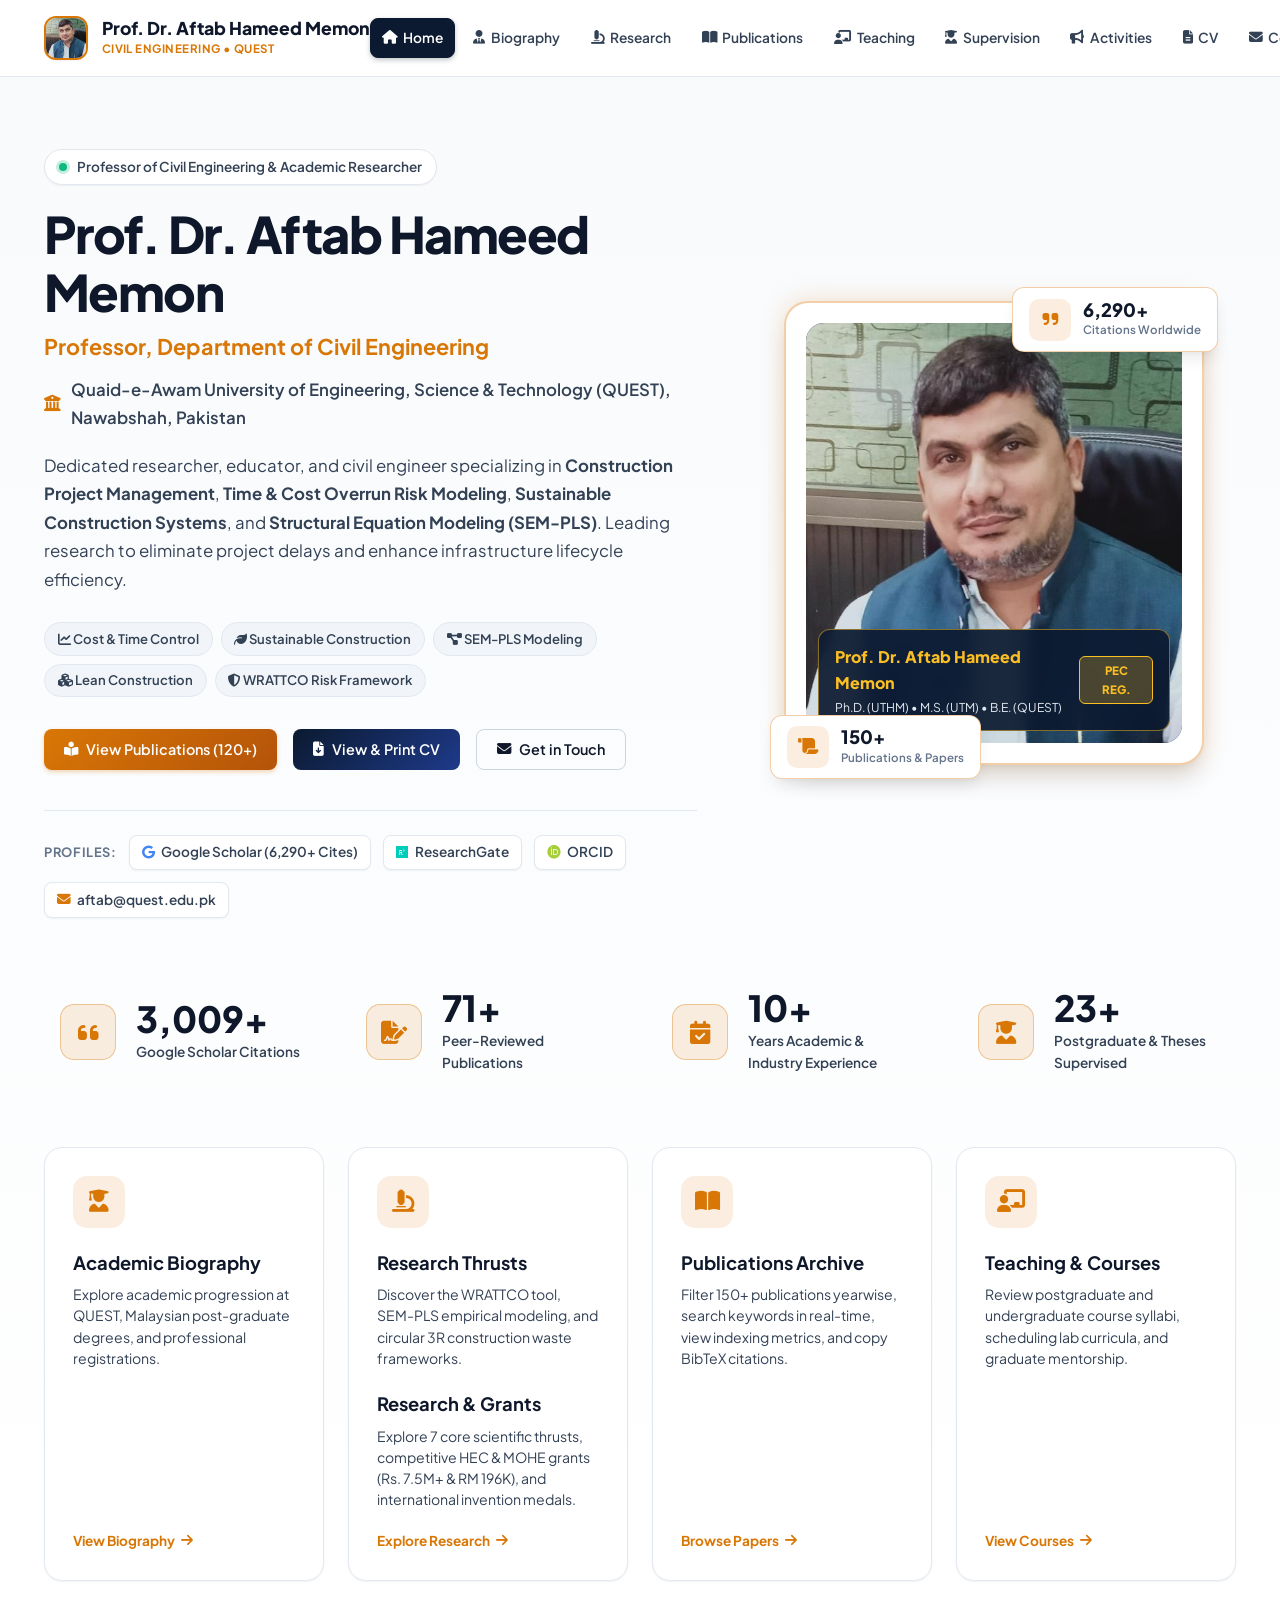
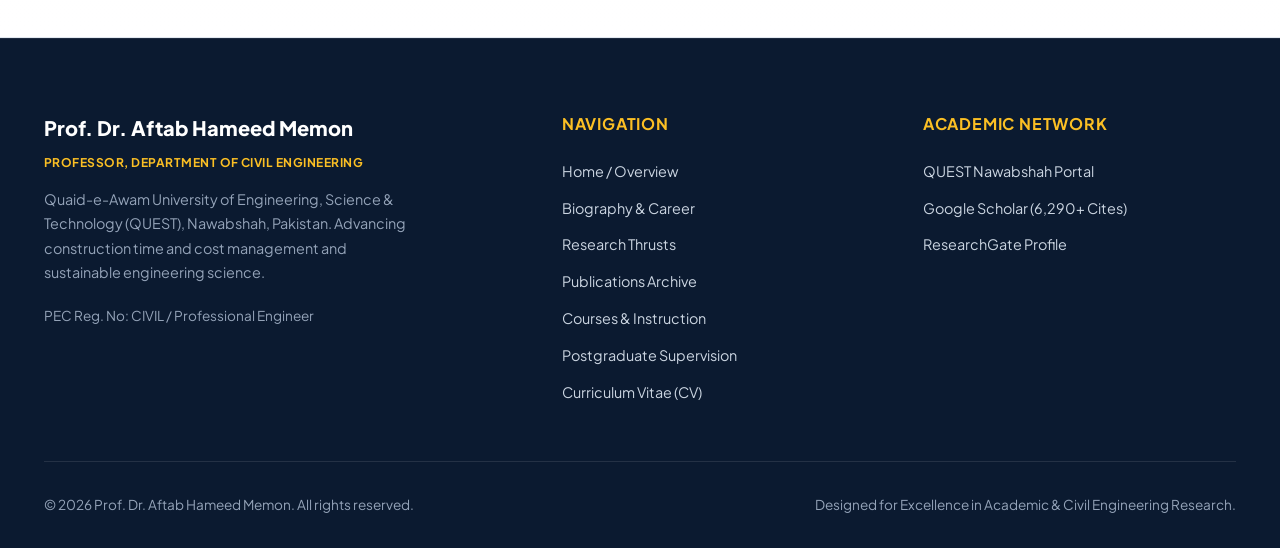
==== commit 705c29f0: "Update Activities page with 3 sub-sections: Institutional Leadership, Continuous Service, Workshops " ====
--- a/index.html
+++ b/index.html
@@ -1681,80 +1681,472 @@
                                     <!-- ==========================================================================
          TAB VIEW 7: ACTIVITIES & LEADERSHIP
          ========================================================================== -->
-                                    <div id="activities-view" class="view-section">
-
-                                      <!-- Subpage Header Banner -->
-                                      <div class="section-banner">
-                                        <div class="container">
-                                          <div class="banner-flex">
-                                            <div class="banner-left">
-                                              <div class="banner-info">
-                                                <div class="breadcrumb"><i class="fas fa-home"></i> Home / Activities
-                                                </div>
-                                                <h1>Academic Activities &amp; Leadership</h1>
-                                                <p>Institutional Governance, Q1/Q2 Editorial Service, and National
-                                                  Training Workshops</p>
-                                              </div>
-                                            </div>
-                                            <div class="banner-right-badges">
-                                              <span class="social-badge"><i class="fas fa-star"
-                                                  style="color: var(--accent-gold);"></i> Keynote
-                                                Speaker</span>
-                                            </div>
-                                          </div>
-                                        </div>
-                                      </div>
-
-                                      <div class="container section-padding" style="padding-top: 0;">
-                                        <div class="activities-grid">
-
-                                          <div class="activity-card">
-                                            <span class="activity-date"><i class="far fa-calendar-alt"></i> Continuous
-                                              Service</span>
-                                            <h3 class="activity-title">Editorial Board &amp; Scholarly Peer Reviewer
-                                            </h3>
-                                            <p class="activity-desc">
-                                              Invited peer reviewer for premier international Q1/Q2 journals:
-                                              <em>ASCE Journal of Construction Engineering and Management</em>,
-                                              <em>International Journal of Project Management (Elsevier)</em>,
-                                              <em>Construction Management and Economics (Taylor &amp; Francis)</em>, and
-                                              <em>Sustainability (MDPI)</em>.
-                                            </p>
-                                          </div>
-
-                                          <div class="activity-card">
-                                            <span class="activity-date"><i class="far fa-calendar-alt"></i>
-                                              Institutional Leadership</span>
-                                            <h3 class="activity-title">Chairman, Civil Engineering Technology</h3>
-                                            <p class="activity-desc">
-                                              Led the Department of Civil Engineering Technology at QUEST Nawabshah.
-                                              Orchestrated the successful
-                                              adoption of Outcome-Based Education (OBE) for PEC accreditation,
-                                              established modern CAD/BIM laboratories,
-                                              and launched industry-faculty panels.
-                                            </p>
-                                          </div>
-
-                                          <div class="activity-card">
-                                            <span class="activity-date"><i class="far fa-calendar-alt"></i> Workshops
-                                              &amp; Keynotes</span>
-                                            <h3 class="activity-title">SEM-PLS Hands-On Workshop Series</h3>
-                                            <p class="activity-desc">
-                                              Conducted specialized technical training workshops on <em>"Multivariate
-                                                Analysis in Engineering Research
-                                                using SmartPLS &amp; SPSS"</em>, training over 350 postgraduate
-                                              researchers and engineering faculty
-                                              across Pakistani universities.
-                                            </p>
-                                          </div>
-
-                                        </div>
-                                      </div>
-
-                                    </div>
-
-
-                                    <!-- ==========================================================================
+    <div id="activities-view" class="view-section">
+
+      <!-- Subpage Header Banner -->
+      <div class="section-banner">
+        <div class="container">
+          <div class="banner-flex">
+            <div class="banner-left">
+              <div class="banner-info">
+                <div class="breadcrumb"><i class="fas fa-home"></i> Home / Activities</div>
+                <h1>Academic Activities &amp; Leadership</h1>
+                <p>Institutional Governance, Continuous Editorial Service, and Keynotes &amp; Technical Workshops</p>
+              </div>
+            </div>
+            <div class="banner-right-badges">
+              <span class="social-badge"><i class="fas fa-award" style="color: var(--accent-gold);"></i> 3 Core Activity Domains</span>
+            </div>
+          </div>
+        </div>
+      </div>
+
+      <div class="container section-padding" style="padding-top: 0;">
+
+        <!-- 3 Sub-Menu Navigation Head (Separated and Opened on Click) -->
+        <div class="activities-submenus-grid">
+
+          <button class="activity-subtab-card active" data-activity-tab="leadership">
+            <div class="subtab-icon-box"><i class="fas fa-university"></i></div>
+            <div class="subtab-info">
+              <h3 class="subtab-title">Institutional Leadership</h3>
+              <p class="subtab-desc">Department Chairmanship, OBE Accreditation &amp; Academic Governance</p>
+            </div>
+            <span class="subtab-badge">7 Key Roles</span>
+          </button>
+
+          <button class="activity-subtab-card" data-activity-tab="service">
+            <div class="subtab-icon-box"><i class="fas fa-feather-alt"></i></div>
+            <div class="subtab-info">
+              <h3 class="subtab-title">Continuous Service</h3>
+              <p class="subtab-desc">Editorial Boards, Advisory Panels &amp; Q1/Q2 Scholarly Peer Reviewer</p>
+            </div>
+            <span class="subtab-badge">20+ Top Journals</span>
+          </button>
+
+          <button class="activity-subtab-card" data-activity-tab="workshops">
+            <div class="subtab-icon-box"><i class="fas fa-microphone-alt"></i></div>
+            <div class="subtab-info">
+              <h3 class="subtab-title">Workshops &amp; Keynotes</h3>
+              <p class="subtab-desc">Keynote Speeches, Master Trainings, CPD Workshops &amp; Lectures</p>
+            </div>
+            <span class="subtab-badge">10 Featured Events</span>
+          </button>
+
+        </div>
+
+        <!-- ==================== SUB-VIEW 1: INSTITUTIONAL LEADERSHIP ==================== -->
+        <div id="activity-subview-leadership" class="activity-subview active">
+
+          <!-- Featured Department Leadership Card -->
+          <div class="leadership-featured-card">
+            <div style="display: flex; align-items: flex-start; justify-content: space-between; flex-wrap: wrap; gap: 1rem; margin-bottom: 1rem;">
+              <div style="display: flex; align-items: center; gap: 1rem;">
+                <div class="leadership-icon-box" style="width: 52px; height: 52px; font-size: 1.35rem;">
+                  <i class="fas fa-landmark"></i>
+                </div>
+                <div>
+                  <span class="leadership-badge">Executive Department Leadership</span>
+                  <h3 style="font-size: 1.25rem; font-weight: 800; color: var(--text-primary); margin-top: 0.25rem;">
+                    Lead the Department of Civil Engineering Technology at QUEST Nawabshah
+                  </h3>
+                </div>
+              </div>
+              <span class="grant-status-badge active"><i class="fas fa-check-circle"></i> NTC / OBE Accredited</span>
+            </div>
+            <p style="font-size: 0.96rem; color: var(--text-secondary); line-height: 1.65; margin-bottom: 1.25rem;">
+              Orchestrated the successful adoption of Outcome-Based Education (OBE) for NTC accreditation, established modern CAD/BIM laboratories, and launched industry-faculty panels to ensure curriculum alignment with national infrastructure needs.
+            </p>
+            <div style="display: flex; flex-wrap: wrap; gap: 0.5rem;">
+              <span class="tag-badge">Department Leadership</span>
+              <span class="tag-badge">NTC Accreditation</span>
+              <span class="tag-badge">OBE Adoption</span>
+              <span class="tag-badge">CAD/BIM Laboratories</span>
+              <span class="tag-badge">Industry-Faculty Panels</span>
+            </div>
+          </div>
+
+          <!-- 6 Institutional Governance Appointments Grid -->
+          <div class="leadership-grid">
+
+            <!-- Role 1: CPD Focal Person -->
+            <div class="leadership-card">
+              <div>
+                <div class="leadership-card-top">
+                  <div class="leadership-icon-box"><i class="fas fa-award"></i></div>
+                  <span class="leadership-badge">PEC Standards</span>
+                </div>
+                <h4 class="leadership-card-title">Focal Person for Continuous Professional Development (CPD)</h4>
+                <p class="leadership-card-desc">
+                  Directing CPD-accredited technical courses, engineering workshops, and lifelong professional learning seminars for graduate civil engineers and university faculty under PEC guidelines.
+                </p>
+              </div>
+            </div>
+
+            <!-- Role 2: OBE Coordinator for PEC -->
+            <div class="leadership-card">
+              <div>
+                <div class="leadership-card-top">
+                  <div class="leadership-icon-box"><i class="fas fa-graduation-cap"></i></div>
+                  <span class="leadership-badge">Washington Accord</span>
+                </div>
+                <h4 class="leadership-card-title">Outcome Based Education (OBE) Coordinator for PEC Accreditation</h4>
+                <p class="leadership-card-desc">
+                  Spearheading Program Learning Outcomes (PLOs), Course Learning Outcomes (CLOs), Continuous Quality Improvement (CQI) cycles, and audit readiness for PEC / Washington Accord accreditation.
+                </p>
+              </div>
+            </div>
+
+            <!-- Role 3: Member of Board of Studies -->
+            <div class="leadership-card">
+              <div>
+                <div class="leadership-card-top">
+                  <div class="leadership-icon-box"><i class="fas fa-book-reader"></i></div>
+                  <span class="leadership-badge">Curriculum Design</span>
+                </div>
+                <h4 class="leadership-card-title">Member of Board of Studies</h4>
+                <p class="leadership-card-desc">
+                  Actively evaluating and modernizing undergraduate and postgraduate curricula, course outlines, textbooks, laboratory equipment standards, and examination methodologies in Civil Engineering.
+                </p>
+              </div>
+            </div>
+
+            <!-- Role 4: Member for Board of Faculty -->
+            <div class="leadership-card">
+              <div>
+                <div class="leadership-card-top">
+                  <div class="leadership-icon-box"><i class="fas fa-sitemap"></i></div>
+                  <span class="leadership-badge">Faculty Governance</span>
+                </div>
+                <h4 class="leadership-card-title">Member for Board of Faculty</h4>
+                <p class="leadership-card-desc">
+                  Contributing to faculty-wide governance decisions, approving advanced degree program curricula, evaluating academic appointments, and formulating strategic institutional guidelines.
+                </p>
+              </div>
+            </div>
+
+            <!-- Role 5: Coordinator for FYP -->
+            <div class="leadership-card">
+              <div>
+                <div class="leadership-card-top">
+                  <div class="leadership-icon-box"><i class="fas fa-project-diagram"></i></div>
+                  <span class="leadership-badge">Senior Capstone</span>
+                </div>
+                <h4 class="leadership-card-title">Coordinator for Final Year Project of Undergraduate Program</h4>
+                <p class="leadership-card-desc">
+                  Administering senior engineering design project allocations, progress monitoring milestones, external jury coordination, and evaluation defenses for graduating batches.
+                </p>
+              </div>
+            </div>
+
+            <!-- Role 6: Focal Person for Industrial Liaison -->
+            <div class="leadership-card">
+              <div>
+                <div class="leadership-card-top">
+                  <div class="leadership-icon-box"><i class="fas fa-handshake"></i></div>
+                  <span class="leadership-badge">Industry Links</span>
+                </div>
+                <h4 class="leadership-card-title">Focal Person for Industrial Liaison</h4>
+                <p class="leadership-card-desc">
+                  Establishing institutional linkages with leading construction contractors, consulting firms, and public works authorities to arrange student internships and joint research schemes.
+                </p>
+              </div>
+            </div>
+
+          </div>
+
+        </div>
+
+        <!-- ==================== SUB-VIEW 2: CONTINUOUS SERVICE ==================== -->
+        <div id="activity-subview-service" class="activity-subview">
+
+          <!-- Summary Metric Banner -->
+          <div class="grants-summary-banner">
+            <div class="grants-summary-left">
+              <h3><i class="fas fa-feather-alt" style="color: var(--accent-gold); margin-right: 0.5rem;"></i> Editorial Board &amp; Scholarly Peer Reviewer</h3>
+              <p>Dedicated international service advancing peer review rigor, editorial leadership, and research integrity across premier civil engineering journals.</p>
+            </div>
+            <div class="grants-stat-badges">
+              <span class="grant-stat-chip"><i class="fas fa-check-circle" style="color: #10b981;"></i> <strong>20+</strong> Q1/Q2 Journals Reviewed</span>
+              <span class="grant-stat-chip"><i class="fas fa-newspaper" style="color: var(--brand-azure);"></i> <strong>5+</strong> Editorial Board Roles</span>
+              <span class="grant-stat-chip"><i class="fas fa-globe" style="color: var(--accent-gold);"></i> <strong>International</strong> Advisory Boards</span>
+            </div>
+          </div>
+
+          <!-- Continuous Service Cards Grid -->
+          <div class="service-cards-grid">
+
+            <!-- Card 1: Invited Peer Reviewer -->
+            <div class="service-card" style="grid-column: span 2;">
+              <div style="display: flex; align-items: center; justify-content: space-between; margin-bottom: 0.75rem;">
+                <span class="leadership-badge">Peer Review Rigor</span>
+                <span class="grant-status-badge active"><i class="fas fa-star"></i> 20+ Top Journals</span>
+              </div>
+              <h4 style="font-size: 1.15rem; font-weight: 800; color: var(--text-primary); margin-bottom: 0.5rem;">
+                Invited Peer Reviewer for 20+ International Q1/Q2 Journals
+              </h4>
+              <p style="font-size: 0.92rem; color: var(--text-secondary); line-height: 1.6; margin-bottom: 1rem;">
+                Regularly appointed expert reviewer for premier high-impact international journals indexed in Web of Science (SCIE) and Scopus, critically appraising manuscripts in construction management, structural equation modeling, risk forecasting, and sustainable concrete technology:
+              </p>
+              <div class="journal-pills-list">
+                <div class="journal-pill-item">
+                  <i class="fas fa-check-circle" style="color: #10b981; margin-top: 0.2rem;"></i>
+                  <div><strong>ASCE Journal of Construction Engineering and Management</strong> — American Society of Civil Engineers (Q1 / SCIE)</div>
+                </div>
+                <div class="journal-pill-item">
+                  <i class="fas fa-check-circle" style="color: #10b981; margin-top: 0.2rem;"></i>
+                  <div><strong>International Journal of Project Management</strong> — Elsevier / IPMA (Q1 / SCIE)</div>
+                </div>
+                <div class="journal-pill-item">
+                  <i class="fas fa-check-circle" style="color: #10b981; margin-top: 0.2rem;"></i>
+                  <div><strong>Construction Management and Economics</strong> — Taylor &amp; Francis (Q1/Q2 / Scopus)</div>
+                </div>
+                <div class="journal-pill-item">
+                  <i class="fas fa-check-circle" style="color: #10b981; margin-top: 0.2rem;"></i>
+                  <div><strong>Sustainability</strong> — MDPI (Q1 / SCIE)</div>
+                </div>
+                <div class="journal-pill-item" style="border-left-color: var(--accent-gold); font-weight: 600;">
+                  <i class="fas fa-plus-circle" style="color: var(--accent-gold); margin-top: 0.2rem;"></i>
+                  <div>Over 15 additional peer-reviewed technical journals in civil engineering, materials, and infrastructure analytics</div>
+                </div>
+              </div>
+            </div>
+
+            <!-- Card 2 & 3 Stack: Editorial & Advisory -->
+            <div style="display: flex; flex-direction: column; gap: 1.5rem;">
+              
+              <!-- Editorial Member -->
+              <div class="service-card" style="flex: 1;">
+                <div style="display: flex; align-items: center; justify-content: space-between; margin-bottom: 0.75rem;">
+                  <span class="leadership-badge">Editorial Stewardship</span>
+                  <span class="grant-status-badge completed">5+ Journals</span>
+                </div>
+                <h4 style="font-size: 1.1rem; font-weight: 800; color: var(--text-primary); margin-bottom: 0.5rem;">
+                  Editorial Member in 5+ Journals
+                </h4>
+                <p style="font-size: 0.9rem; color: var(--text-secondary); line-height: 1.6;">
+                  Serving on the editorial boards of 5+ international academic journals, supervising manuscript review workflows, commissioning special thematic issues, and ensuring ethical compliance with international publishing standards.
+                </p>
+              </div>
+
+              <!-- Advisory Board Member -->
+              <div class="service-card" style="flex: 1;">
+                <div style="display: flex; align-items: center; justify-content: space-between; margin-bottom: 0.75rem;">
+                  <span class="leadership-badge">Scientific Governance</span>
+                  <span class="grant-status-badge active">Global Advisory</span>
+                </div>
+                <h4 style="font-size: 1.1rem; font-weight: 800; color: var(--text-primary); margin-bottom: 0.5rem;">
+                  Advisory Board Member in Several Journals &amp; Conferences
+                </h4>
+                <p style="font-size: 0.9rem; color: var(--text-secondary); line-height: 1.6;">
+                  Providing strategic guidance and scientific oversight on advisory boards of international technical journals and peer-reviewed engineering conference series across Asia and the Middle East.
+                </p>
+              </div>
+
+            </div>
+
+          </div>
+
+        </div>
+
+        <!-- ==================== SUB-VIEW 3: WORKSHOPS & KEYNOTES ==================== -->
+        <div id="activity-subview-workshops" class="activity-subview">
+
+          <!-- Summary Metric Banner -->
+          <div class="grants-summary-banner">
+            <div class="grants-summary-left">
+              <h3><i class="fas fa-microphone-alt" style="color: var(--accent-gold); margin-right: 0.5rem;"></i> Workshops, Keynotes &amp; Professional Trainings</h3>
+              <p>Keynote addresses, provincial master trainings, CPD-accredited courses, and specialized academic lectures delivered internationally and nationally.</p>
+            </div>
+            <div class="grants-stat-badges">
+              <span class="grant-stat-chip"><i class="fas fa-microphone" style="color: var(--accent-gold);"></i> <strong>Keynote</strong> Speaker</span>
+              <span class="grant-stat-chip"><i class="fas fa-chalkboard-teacher" style="color: var(--brand-azure);"></i> <strong>Master</strong> Trainer</span>
+              <span class="grant-stat-chip"><i class="fas fa-certificate" style="color: #10b981;"></i> <strong>10</strong> Featured Events</span>
+            </div>
+          </div>
+
+          <!-- Chronological List of Workshops & Keynotes -->
+          <div class="workshops-timeline-list">
+
+            <!-- Item 1: March 2026 Keynote -->
+            <div class="workshop-item-card keynote">
+              <div style="flex: 1;">
+                <span class="workshop-role-tag"><i class="fas fa-microphone"></i> Keynote Speaker</span>
+                <h4 style="font-size: 1.1rem; font-weight: 800; color: var(--text-primary); margin-bottom: 0.4rem;">
+                  Keynote Speaker in Seminar on "Research in the Era of Artificial Intelligence"
+                </h4>
+                <div style="font-size: 0.88rem; color: var(--accent-gold); font-weight: 600; margin-bottom: 0.5rem;">
+                  <i class="fas fa-university" style="margin-right: 0.35rem;"></i> Dept. of Civil Engineering, Architecture and City &amp; Regional Planning, Mehran University of Engineering &amp; Technology (MUET), Jamshoro, Sindh, Pakistan
+                </div>
+                <p style="font-size: 0.9rem; color: var(--text-secondary); line-height: 1.55;">
+                  Delivered keynote on the transformative role of generative AI, computational machine learning models, and automated predictive algorithms in civil engineering and construction management research.
+                </p>
+              </div>
+              <span class="workshop-date-badge"><i class="far fa-calendar-alt" style="color: var(--accent-gold); margin-right: 0.3rem;"></i> 2nd March 2026</span>
+            </div>
+
+            <!-- Item 2: Jan 2023 Keynote -->
+            <div class="workshop-item-card keynote">
+              <div style="flex: 1;">
+                <span class="workshop-role-tag"><i class="fas fa-users"></i> Keynote Speaker &amp; Panelist</span>
+                <h4 style="font-size: 1.1rem; font-weight: 800; color: var(--text-primary); margin-bottom: 0.4rem;">
+                  Keynote Speaker and Panel in Seminar on "UG Thesis Myths &amp; Realities"
+                </h4>
+                <div style="font-size: 0.88rem; color: var(--accent-gold); font-weight: 600; margin-bottom: 0.5rem;">
+                  <i class="fas fa-university" style="margin-right: 0.35rem;"></i> Society of Civil Engineers, Quaid-e-Awam University of Engineering, Science &amp; Technology (QUEST), Nawabshah
+                </div>
+                <p style="font-size: 0.9rem; color: var(--text-secondary); line-height: 1.55;">
+                  Addressed graduating engineering students to clarify research problem formulation, empirical field investigation, and scientific thesis writing standards.
+                </p>
+              </div>
+              <span class="workshop-date-badge"><i class="far fa-calendar-alt" style="color: var(--accent-gold); margin-right: 0.3rem;"></i> 10th January 2023</span>
+            </div>
+
+            <!-- Item 3: Nov 2021 Master Trainer -->
+            <div class="workshop-item-card keynote">
+              <div style="flex: 1;">
+                <span class="workshop-role-tag" style="background: rgba(3, 105, 161, 0.15); color: var(--brand-azure); border-color: rgba(3, 105, 161, 0.3);"><i class="fas fa-chalkboard-teacher"></i> Master Trainer</span>
+                <h4 style="font-size: 1.1rem; font-weight: 800; color: var(--text-primary); margin-bottom: 0.4rem;">
+                  Master Trainer in 10 Days Training on "Construction Management and Procurement"
+                </h4>
+                <div style="font-size: 0.88rem; color: var(--accent-gold); font-weight: 600; margin-bottom: 0.5rem;">
+                  <i class="fas fa-water" style="margin-right: 0.35rem;"></i> For Irrigation Department, Government of Balochistan • Organized by U.S.-Pakistan Center for Advanced Studies in Water (USPCAS-W), MUET Jamshoro
+                </div>
+                <p style="font-size: 0.9rem; color: var(--text-secondary); line-height: 1.55;">
+                  Conducted under the Balochistan Integrated Water Resource Management and Development Project (BIWRMDP), training senior provincial irrigation engineers on procurement frameworks, FIDIC/PEC contract conditions, and cost-time control.
+                </p>
+              </div>
+              <span class="workshop-date-badge"><i class="far fa-calendar-alt" style="color: var(--accent-gold); margin-right: 0.3rem;"></i> 15 – 25 November 2021</span>
+            </div>
+
+            <!-- Item 4: 2015 & 2016 CPD Workshop -->
+            <div class="workshop-item-card">
+              <div style="flex: 1;">
+                <span class="workshop-role-tag" style="background: rgba(16, 185, 129, 0.12); color: #10b981; border-color: rgba(16, 185, 129, 0.3);"><i class="fas fa-certificate"></i> CPD Workshop Lead • 1 CPD Point</span>
+                <h4 style="font-size: 1.1rem; font-weight: 800; color: var(--text-primary); margin-bottom: 0.4rem;">
+                  Workshop on "Writing Graduate Thesis and Scientific Research Paper" (One CPD Point)
+                </h4>
+                <div style="font-size: 0.88rem; color: var(--accent-gold); font-weight: 600; margin-bottom: 0.5rem;">
+                  <i class="fas fa-university" style="margin-right: 0.35rem;"></i> Department of Civil Engineering, QUEST Nawabshah, Pakistan
+                </div>
+                <p style="font-size: 0.9rem; color: var(--text-secondary); line-height: 1.55;">
+                  Organized and delivered accredited continuing professional development workshops on 14 April 2015 and 21 April 2016 for postgraduates and practicing engineers.
+                </p>
+              </div>
+              <span class="workshop-date-badge"><i class="far fa-calendar-alt" style="color: var(--accent-gold); margin-right: 0.3rem;"></i> April 2015 &amp; 2016</span>
+            </div>
+
+            <!-- Item 5: Sept 2014 CPD Course -->
+            <div class="workshop-item-card">
+              <div style="flex: 1;">
+                <span class="workshop-role-tag" style="background: rgba(16, 185, 129, 0.12); color: #10b981; border-color: rgba(16, 185, 129, 0.3);"><i class="fas fa-laptop-code"></i> CPD Course Instructor • 1 CPD Point</span>
+                <h4 style="font-size: 1.1rem; font-weight: 800; color: var(--text-primary); margin-bottom: 0.4rem;">
+                  Course on "Windows NT (Microsoft Applications for Solving Engineering Problems)" (One CPD Point)
+                </h4>
+                <div style="font-size: 0.88rem; color: var(--accent-gold); font-weight: 600; margin-bottom: 0.5rem;">
+                  <i class="fas fa-university" style="margin-right: 0.35rem;"></i> Department of Civil Engineering, QUEST Nawabshah
+                </div>
+                <p style="font-size: 0.9rem; color: var(--text-secondary); line-height: 1.55;">
+                  Week-long intensive course training civil engineers and faculty on utilizing computational spreadsheet tools and software applications for engineering calculations and project scheduling.
+                </p>
+              </div>
+              <span class="workshop-date-badge"><i class="far fa-calendar-alt" style="color: var(--accent-gold); margin-right: 0.3rem;"></i> 08 – 12 September 2014</span>
+            </div>
+
+            <!-- Item 6: April 2014 Malaysia Workshop -->
+            <div class="workshop-item-card">
+              <div style="flex: 1;">
+                <span class="workshop-role-tag"><i class="fas fa-pen-fancy"></i> Invited Expert Trainer</span>
+                <h4 style="font-size: 1.1rem; font-weight: 800; color: var(--text-primary); margin-bottom: 0.4rem;">
+                  Workshop on "Technical Journal Writing"
+                </h4>
+                <div style="font-size: 0.88rem; color: var(--accent-gold); font-weight: 600; margin-bottom: 0.5rem;">
+                  <i class="fas fa-globe-asia" style="margin-right: 0.35rem;"></i> Organized by Solid Waste and Public Cleansing Management Corporation under Ministry of Urban Wellbeing, Housing and Local Government, Malaysia
+                </div>
+                <p style="font-size: 0.9rem; color: var(--text-secondary); line-height: 1.55;">
+                  International professional workshop conducted in Malaysia guiding environmental engineers and researchers on structure, data presentation, and publication strategies for high-impact journals.
+                </p>
+              </div>
+              <span class="workshop-date-badge"><i class="far fa-calendar-alt" style="color: var(--accent-gold); margin-right: 0.3rem;"></i> 23 – 24 April 2014</span>
+            </div>
+
+            <!-- Item 7: June 2012 OJS Workshop -->
+            <div class="workshop-item-card">
+              <div style="flex: 1;">
+                <span class="workshop-role-tag"><i class="fas fa-tools"></i> Technical Facilitator</span>
+                <h4 style="font-size: 1.1rem; font-weight: 800; color: var(--text-primary); margin-bottom: 0.4rem;">
+                  Workshop on "Open Journal System"
+                </h4>
+                <div style="font-size: 0.88rem; color: var(--accent-gold); font-weight: 600; margin-bottom: 0.5rem;">
+                  <i class="fas fa-university" style="margin-right: 0.35rem;"></i> Publication Office, Universiti Tun Hussein Onn Malaysia (UTHM)
+                </div>
+                <p style="font-size: 0.9rem; color: var(--text-secondary); line-height: 1.55;">
+                  Facilitated training on managing online scholarly journal submissions, indexing protocols, and digital peer review workflows on Open Journal Systems.
+                </p>
+              </div>
+              <span class="workshop-date-badge"><i class="far fa-calendar-alt" style="color: var(--accent-gold); margin-right: 0.3rem;"></i> 14 June 2012</span>
+            </div>
+
+            <!-- Item 8: Oct 2011 Primavera Lecture -->
+            <div class="workshop-item-card">
+              <div style="flex: 1;">
+                <span class="workshop-role-tag"><i class="fas fa-project-diagram"></i> Guest Lecturer</span>
+                <h4 style="font-size: 1.1rem; font-weight: 800; color: var(--text-primary); margin-bottom: 0.4rem;">
+                  Lecture on "Project Management with Primavera Project Planner (P3)"
+                </h4>
+                <div style="font-size: 0.88rem; color: var(--accent-gold); font-weight: 600; margin-bottom: 0.5rem;">
+                  <i class="fas fa-university" style="margin-right: 0.35rem;"></i> Student Representative Council (MPP), Universiti Tun Hussein Onn Malaysia (UTHM)
+                </div>
+                <p style="font-size: 0.9rem; color: var(--text-secondary); line-height: 1.55;">
+                  Delivered hands-on lecture to civil engineering students on creating critical path schedules, work packages, resource constraints, and baseline tracking using Primavera P3.
+                </p>
+              </div>
+              <span class="workshop-date-badge"><i class="far fa-calendar-alt" style="color: var(--accent-gold); margin-right: 0.3rem;"></i> 2 October 2011</span>
+            </div>
+
+            <!-- Item 9: Sept 2011 Statistical Methods -->
+            <div class="workshop-item-card">
+              <div style="flex: 1;">
+                <span class="workshop-role-tag"><i class="fas fa-chart-line"></i> Resource Person</span>
+                <h4 style="font-size: 1.1rem; font-weight: 800; color: var(--text-primary); margin-bottom: 0.4rem;">
+                  Lecture on "Advanced Statistical Methods of Data Analysis"
+                </h4>
+                <div style="font-size: 0.88rem; color: var(--accent-gold); font-weight: 600; margin-bottom: 0.5rem;">
+                  <i class="fas fa-university" style="margin-right: 0.35rem;"></i> Centre of Facility Management, Universiti Tun Hussein Onn Malaysia (UTHM)
+                </div>
+                <p style="font-size: 0.9rem; color: var(--text-secondary); line-height: 1.55;">
+                  Specialized lecture addressing postgraduate researchers on exploratory factor analysis, multivariate statistical models, and hypothesis testing in engineering management.
+                </p>
+              </div>
+              <span class="workshop-date-badge"><i class="far fa-calendar-alt" style="color: var(--accent-gold); margin-right: 0.3rem;"></i> 5 September 2011</span>
+            </div>
+
+            <!-- Item 10: Aug 2011 OJS Workshop -->
+            <div class="workshop-item-card">
+              <div style="flex: 1;">
+                <span class="workshop-role-tag"><i class="fas fa-cogs"></i> Technical Trainer</span>
+                <h4 style="font-size: 1.1rem; font-weight: 800; color: var(--text-primary); margin-bottom: 0.4rem;">
+                  Workshop on "Using UTHM OJS System"
+                </h4>
+                <div style="font-size: 0.88rem; color: var(--accent-gold); font-weight: 600; margin-bottom: 0.5rem;">
+                  <i class="fas fa-university" style="margin-right: 0.35rem;"></i> Publication Office, Universiti Tun Hussein Onn Malaysia (UTHM)
+                </div>
+                <p style="font-size: 0.9rem; color: var(--text-secondary); line-height: 1.55;">
+                  Hands-on training session instructing editors and academic authors on navigating and administering the UTHM institutional Open Journal Systems repository.
+                </p>
+              </div>
+              <span class="workshop-date-badge"><i class="far fa-calendar-alt" style="color: var(--accent-gold); margin-right: 0.3rem;"></i> 9 August 2011</span>
+            </div>
+
+          </div>
+
+        </div>
+
+      </div>
+
+    </div>
+
+    <!-- ==========================================================================
          TAB VIEW 8: CURRICULUM VITAE (CV)
          ========================================================================== -->
                                     <div id="cv-view" class="view-section">
--- a/css/style.css
+++ b/css/style.css
@@ -2750,6 +2750,281 @@
   font-size: 0.92rem;
   color: var(--text-secondary);
   line-height: 1.6;
+}
+
+/* ==========================================================================
+   ACTIVITIES SUB-MENUS & SUB-VIEWS STYLING
+   ========================================================================== */
+.activities-submenus-grid {
+  display: grid;
+  grid-template-columns: repeat(3, 1fr);
+  gap: 1.25rem;
+  margin-bottom: 2.25rem;
+}
+
+.activity-subtab-card {
+  background: var(--bg-card);
+  border: 2px solid var(--border-subtle);
+  border-radius: var(--radius-lg);
+  padding: 1.5rem 1.25rem;
+  display: flex;
+  flex-direction: column;
+  justify-content: space-between;
+  align-items: flex-start;
+  text-align: left;
+  transition: var(--transition);
+  cursor: pointer;
+  position: relative;
+  box-shadow: var(--shadow-sm);
+  width: 100%;
+}
+
+.activity-subtab-card:hover {
+  border-color: var(--accent-gold);
+  transform: translateY(-3px);
+  box-shadow: var(--shadow-md);
+}
+
+.activity-subtab-card.active {
+  border-color: var(--accent-gold);
+  background: linear-gradient(135deg, var(--bg-card) 0%, var(--bg-secondary) 100%);
+  box-shadow: var(--shadow-lg), 0 0 20px rgba(217, 119, 6, 0.2);
+}
+
+.activity-subtab-card.active::after {
+  content: '';
+  position: absolute;
+  bottom: -2px;
+  left: 15%;
+  right: 15%;
+  height: 3px;
+  background: var(--accent-gold);
+  border-radius: 9999px;
+}
+
+.activity-subtab-card.active .subtab-icon-box {
+  background: var(--accent-gold);
+  color: #ffffff;
+}
+
+.activity-subview {
+  display: none;
+  opacity: 0;
+  transform: translateY(8px);
+  transition: opacity 0.3s ease, transform 0.3s ease;
+}
+
+.activity-subview.active {
+  display: block;
+  opacity: 1;
+  transform: translateY(0);
+  animation: subviewFade 0.3s ease-out forwards;
+}
+
+/* Institutional Leadership Styling */
+.leadership-featured-card {
+  background: var(--bg-card);
+  border: 1px solid var(--border-subtle);
+  border-left: 4px solid var(--accent-gold);
+  border-radius: var(--radius-lg);
+  padding: 1.85rem 2rem;
+  margin-bottom: 2rem;
+  box-shadow: var(--shadow-sm);
+}
+
+.leadership-grid {
+  display: grid;
+  grid-template-columns: repeat(3, 1fr);
+  gap: 1.5rem;
+}
+
+.leadership-card {
+  background: var(--bg-card);
+  border: 1px solid var(--border-subtle);
+  border-radius: var(--radius-lg);
+  padding: 1.65rem 1.4rem;
+  box-shadow: var(--shadow-sm);
+  transition: var(--transition);
+  display: flex;
+  flex-direction: column;
+  justify-content: space-between;
+}
+
+.leadership-card:hover {
+  border-color: var(--accent-gold);
+  transform: translateY(-3px);
+  box-shadow: var(--shadow-md);
+}
+
+.leadership-card-top {
+  display: flex;
+  align-items: center;
+  justify-content: space-between;
+  margin-bottom: 0.85rem;
+}
+
+.leadership-icon-box {
+  width: 44px;
+  height: 44px;
+  border-radius: 10px;
+  background: var(--accent-gold-soft);
+  color: var(--accent-gold);
+  display: flex;
+  align-items: center;
+  justify-content: center;
+  font-size: 1.15rem;
+  flex-shrink: 0;
+}
+
+.leadership-badge {
+  font-size: 0.72rem;
+  font-weight: 800;
+  text-transform: uppercase;
+  color: var(--accent-gold);
+  background: rgba(217, 119, 6, 0.1);
+  padding: 0.2rem 0.6rem;
+  border-radius: 9999px;
+  letter-spacing: 0.03em;
+}
+
+.leadership-card-title {
+  font-size: 1.05rem;
+  font-weight: 700;
+  color: var(--text-primary);
+  margin-bottom: 0.5rem;
+  line-height: 1.35;
+}
+
+.leadership-card-desc {
+  font-size: 0.88rem;
+  color: var(--text-secondary);
+  line-height: 1.55;
+}
+
+/* Continuous Service Styling */
+.service-cards-grid {
+  display: grid;
+  grid-template-columns: repeat(3, 1fr);
+  gap: 1.5rem;
+}
+
+.service-card {
+  background: var(--bg-card);
+  border: 1px solid var(--border-subtle);
+  border-radius: var(--radius-lg);
+  padding: 1.75rem;
+  box-shadow: var(--shadow-sm);
+  transition: var(--transition);
+  display: flex;
+  flex-direction: column;
+}
+
+.service-card:hover {
+  border-color: var(--accent-gold);
+  transform: translateY(-3px);
+  box-shadow: var(--shadow-md);
+}
+
+.journal-pills-list {
+  display: flex;
+  flex-direction: column;
+  gap: 0.65rem;
+  margin-top: 1rem;
+}
+
+.journal-pill-item {
+  display: flex;
+  align-items: flex-start;
+  gap: 0.6rem;
+  font-size: 0.86rem;
+  color: var(--text-secondary);
+  padding: 0.6rem 0.85rem;
+  border-radius: var(--radius-md);
+  background: var(--bg-secondary);
+  border-left: 3px solid var(--accent-gold);
+  line-height: 1.45;
+}
+
+.journal-pill-item strong {
+  color: var(--text-primary);
+}
+
+/* Workshops & Keynotes Styling */
+.workshops-timeline-list {
+  display: flex;
+  flex-direction: column;
+  gap: 1.15rem;
+}
+
+.workshop-item-card {
+  background: var(--bg-card);
+  border: 1px solid var(--border-subtle);
+  border-radius: var(--radius-lg);
+  padding: 1.5rem 1.75rem;
+  box-shadow: var(--shadow-sm);
+  transition: var(--transition);
+  display: flex;
+  justify-content: space-between;
+  align-items: flex-start;
+  gap: 1.5rem;
+}
+
+.workshop-item-card:hover {
+  border-color: var(--accent-gold);
+  transform: translateY(-2px);
+  box-shadow: var(--shadow-md);
+}
+
+.workshop-role-tag {
+  display: inline-flex;
+  align-items: center;
+  gap: 0.35rem;
+  font-size: 0.74rem;
+  font-weight: 800;
+  padding: 0.22rem 0.65rem;
+  border-radius: 9999px;
+  background: rgba(217, 119, 6, 0.12);
+  color: var(--accent-gold);
+  margin-bottom: 0.45rem;
+  text-transform: uppercase;
+  letter-spacing: 0.03em;
+}
+
+.workshop-item-card.keynote .workshop-role-tag {
+  background: rgba(217, 119, 6, 0.18);
+  color: #d97706;
+  border: 1px solid rgba(217, 119, 6, 0.3);
+}
+
+[data-theme="dark"] .workshop-item-card.keynote .workshop-role-tag {
+  color: #fbbf24;
+  background: rgba(245, 158, 11, 0.2);
+  border-color: rgba(245, 158, 11, 0.4);
+}
+
+.workshop-date-badge {
+  flex-shrink: 0;
+  font-size: 0.8rem;
+  font-weight: 700;
+  color: var(--text-secondary);
+  background: var(--bg-secondary);
+  padding: 0.35rem 0.85rem;
+  border-radius: 9999px;
+  border: 1px solid var(--border-subtle);
+  white-space: nowrap;
+}
+
+@media (max-width: 900px) {
+  .activities-submenus-grid,
+  .leadership-grid,
+  .service-cards-grid {
+    grid-template-columns: 1fr;
+    gap: 1rem;
+  }
+  .workshop-item-card {
+    flex-direction: column;
+    gap: 0.75rem;
+  }
 }
 
 /* Contact Section */
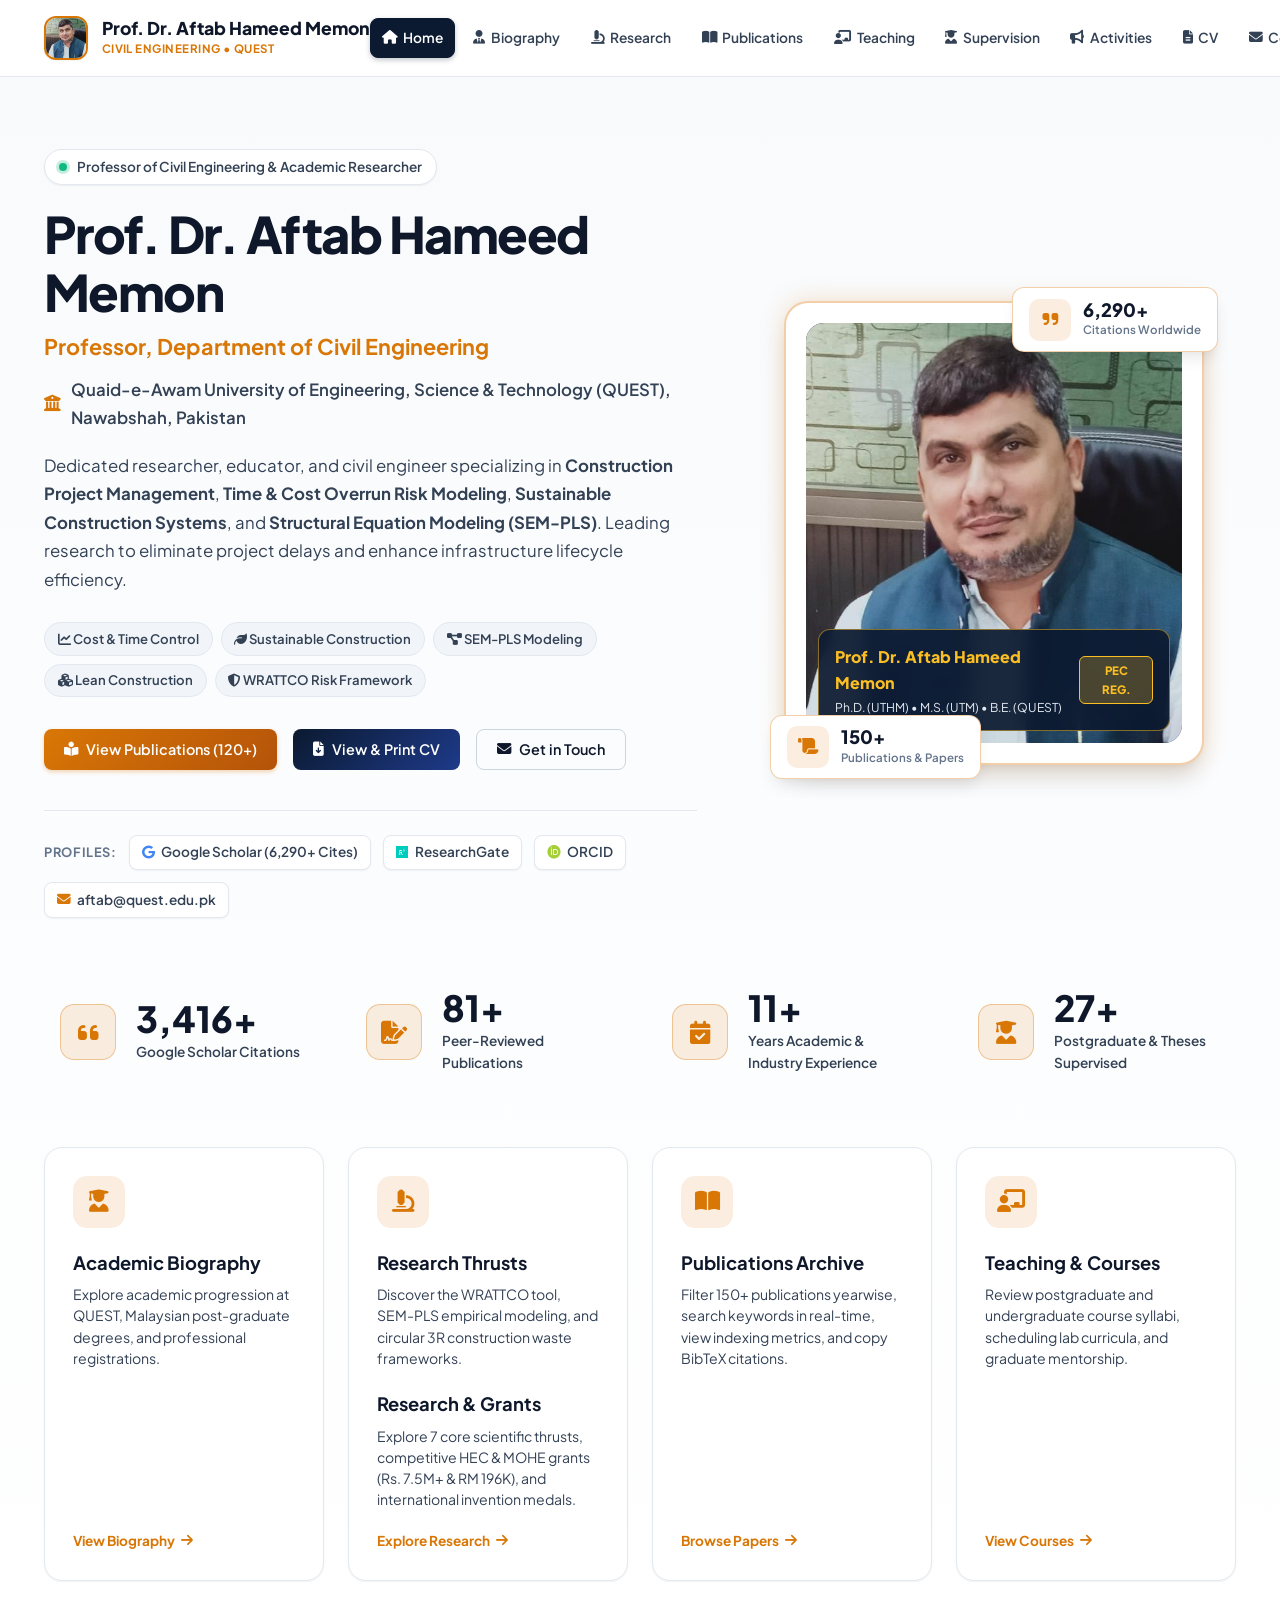
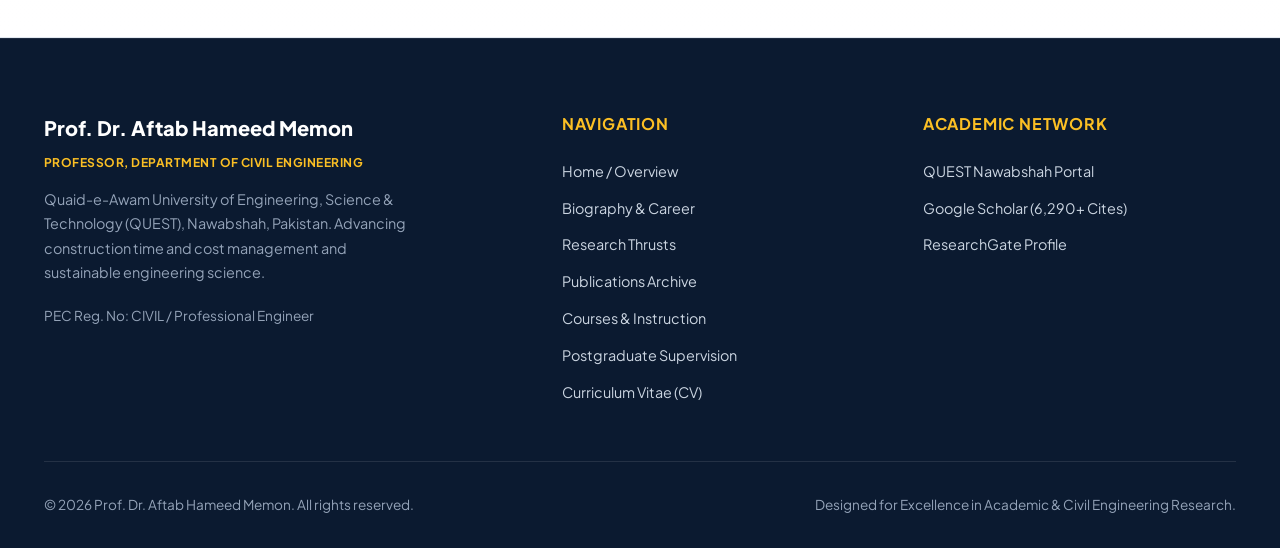
==== commit 93044467: "Update Postgraduate & Thesis Mentorship banner badges: 50+ PhD and MS thesis, 50+ undergraduate thes" ====
--- a/index.html
+++ b/index.html
@@ -1570,10 +1570,11 @@
                                                   Engineering Teams</p>
                                               </div>
                                             </div>
-                                            <div class="banner-right-badges">
-                                              <span class="social-badge"><i class="fas fa-award"
-                                                  style="color: var(--accent-gold);"></i> 50+ Theses
-                                                Completed</span>
+                                            <div class="banner-right-badges" style="display: flex; flex-wrap: wrap; gap: 0.65rem; justify-content: flex-end;">
+                                              <span class="social-badge"><i class="fas fa-user-graduate"
+                                                  style="color: var(--accent-gold);"></i> 50+ PhD and MS Thesis</span>
+                                              <span class="social-badge"><i class="fas fa-project-diagram"
+                                                  style="color: var(--brand-azure);"></i> 50+ Undergraduate Thesis Projects</span>
                                             </div>
                                           </div>
                                         </div>
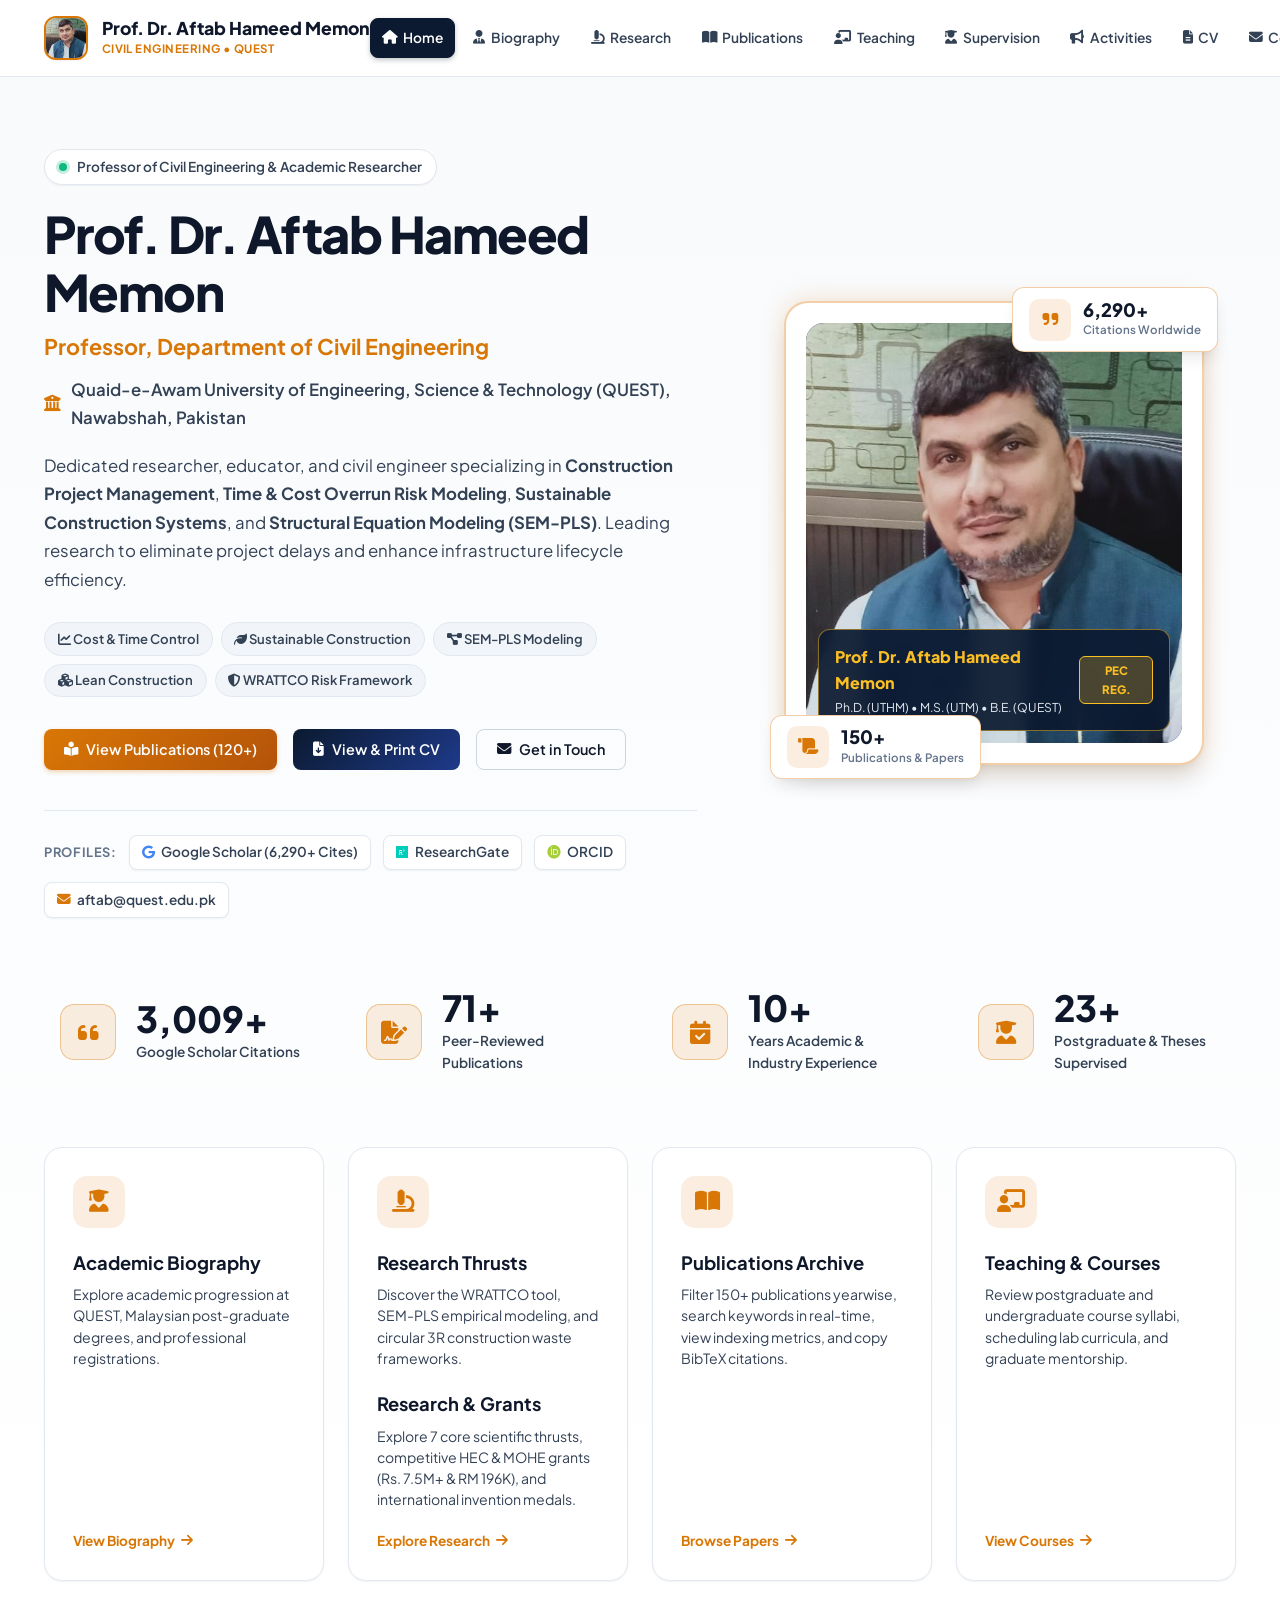
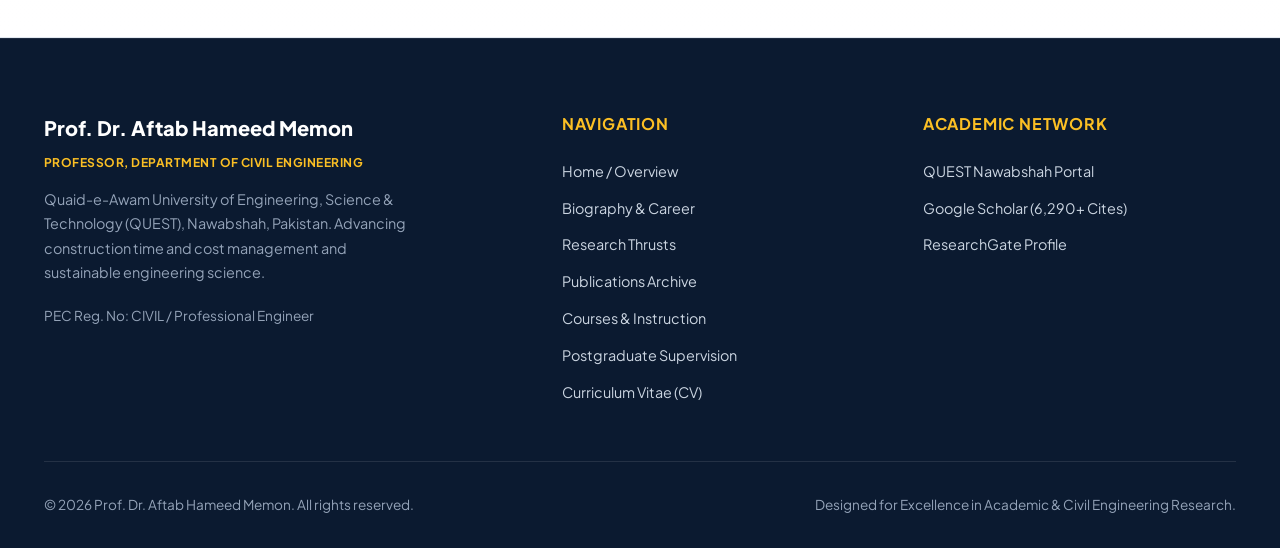
==== commit e1cca126: "Exclude CV header banner from PDF print and update Faculty badge to Faculty of Civil & Mechanical En" ====
--- a/index.html
+++ b/index.html
@@ -386,7 +386,7 @@
             <div class="banner-right-badges">
               <span class="social-badge"><i class="fas fa-check-circle" style="color: #10b981;"></i> PEC Registered
                 Engineer</span>
-              <span class="social-badge"><i class="fas fa-university"></i> Faculty of Technology</span>
+              <span class="social-badge"><i class="fas fa-university"></i> Faculty of Civil &amp; Mechanical Engineering</span>
             </div>
           </div>
         </div>
@@ -2152,8 +2152,8 @@
          ========================================================================== -->
                                     <div id="cv-view" class="view-section">
 
-                                      <!-- Subpage Header Banner -->
-                                      <div class="section-banner">
+                                      <!-- Subpage Header Banner (Excluded from PDF print) -->
+                                      <div class="section-banner no-print">
                                         <div class="container">
                                           <div class="banner-flex">
                                             <div class="banner-left">
--- a/css/style.css
+++ b/css/style.css
@@ -3430,35 +3430,80 @@
   }
 }
 
-/* Print Styles for CV */
+/* Print Styles for CV - Excludes banners, starts directly with Name portion */
 @media print {
-  .header, .tab-pills-bar, .theme-toggle-btn, .mobile-toggle, .hero-buttons, .pub-controls-wrapper, 
-  .pub-actions, .contact-section, .footer, .back-to-top {
+  @page {
+    size: A4 portrait;
+    margin: 10mm 12mm;
+  }
+
+  /* Exclude all navigation, banners, buttons, footers, and non-CV elements */
+  .header,
+  .tab-pills-bar,
+  .theme-toggle-btn,
+  .mobile-toggle,
+  .hero-buttons,
+  .pub-controls-wrapper, 
+  .pub-actions,
+  .contact-section,
+  .footer,
+  .back-to-top,
+  .section-banner,
+  .no-print,
+  #cv-view .section-banner,
+  .banner-flex,
+  .breadcrumb,
+  .banner-right-badges {
     display: none !important;
+    visibility: hidden !important;
+    height: 0 !important;
+    margin: 0 !important;
+    padding: 0 !important;
   }
   
+  /* Hide all views except CV */
   .view-section {
     display: none !important;
   }
   
   #cv-view {
     display: block !important;
+    margin: 0 !important;
+    padding: 0 !important;
   }
   
+  #cv-view .container.section-padding {
+    padding: 0 !important;
+    margin: 0 !important;
+    max-width: 100% !important;
+  }
+  
+  /* CV Document Container starts directly at the Name portion */
+  #cv-view .card-box {
+    border: none !important;
+    box-shadow: none !important;
+    padding: 0 !important;
+    margin: 0 !important;
+    max-width: 100% !important;
+    background: transparent !important;
+  }
+
   body {
     background: #ffffff !important;
     color: #000000 !important;
-    font-size: 11pt;
+    font-size: 10pt;
+    -webkit-print-color-adjust: exact;
+    print-color-adjust: exact;
   }
   
   .container {
     max-width: 100% !important;
     padding: 0 !important;
+    margin: 0 !important;
   }
   
-  .card-box, .research-card, .pub-card, .course-card {
-    border: 1px solid #ccc !important;
-    box-shadow: none !important;
+  .cv-section {
     page-break-inside: avoid;
-  }
-}
+    break-inside: avoid;
+  }
+}
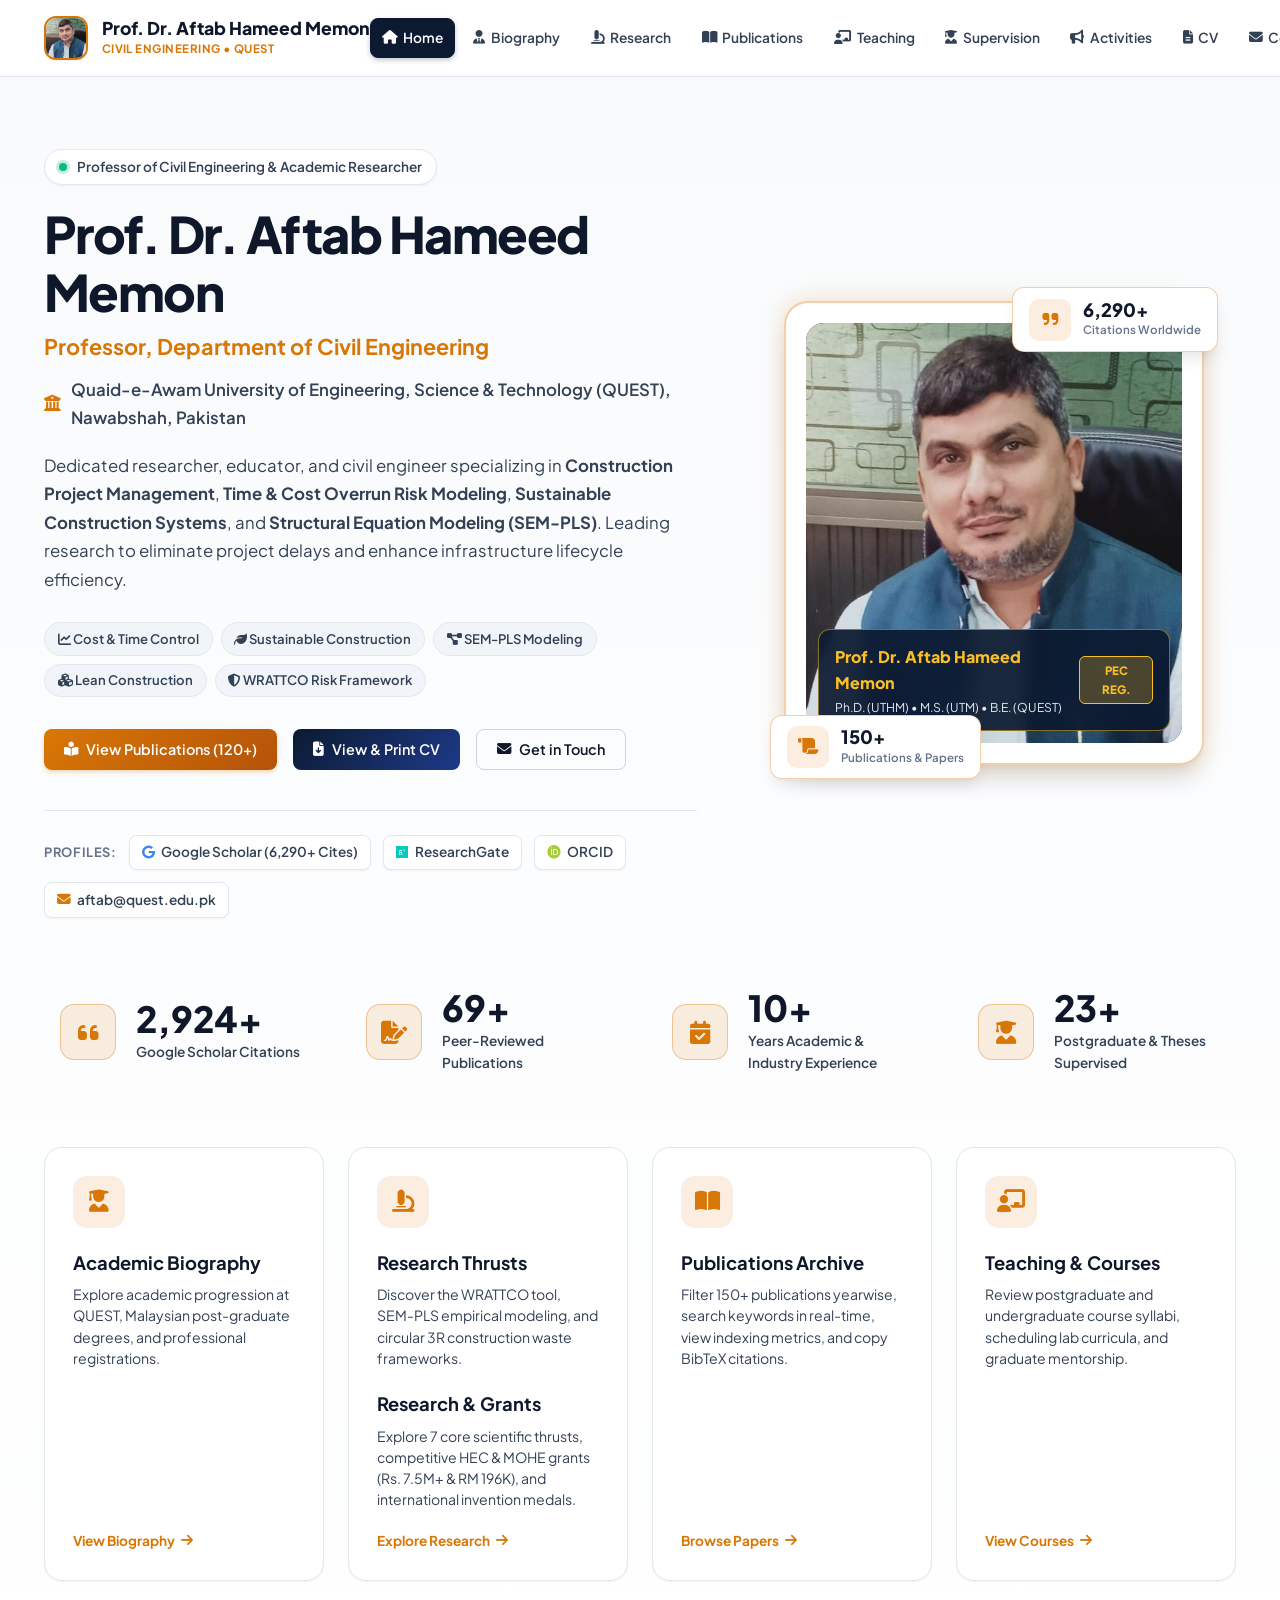
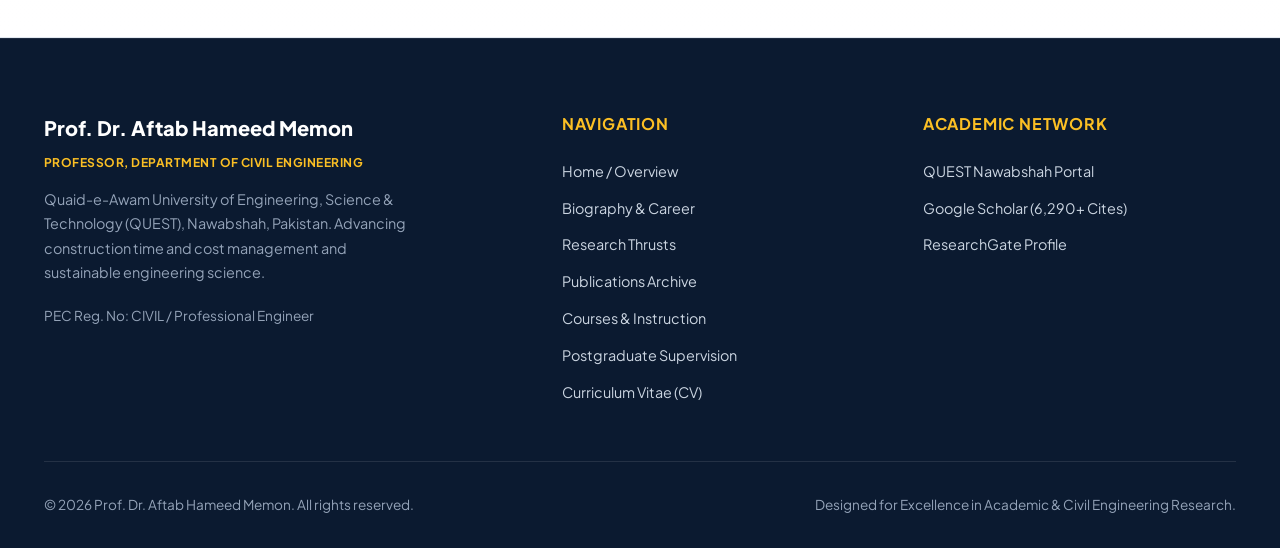
==== commit 00531c5d: "Add hidden admin management system with in-place editing" ====
--- a/index.html
+++ b/index.html
@@ -75,6 +75,8 @@
 
   <!-- Main Stylesheet -->
   <link rel="stylesheet" href="css/style.css">
+  <!-- Admin Stylesheet -->
+  <link rel="stylesheet" href="css/admin.css">
 </head>
 
 <body class="bg-grid-pattern">
@@ -193,7 +195,7 @@
 
               <!-- Academic Profiles Strip -->
               <div class="academic-links-bar">
-                <span class="academic-links-label">Profiles:</span>
+                <span class="academic-links-label secret-admin-trigger" id="adminProfilesTrigger" title="Profiles">Profiles:</span>
 
                 <a href="https://scholar.google.com/citations?user=CjmiuJMAAAAJ&hl=en&oi=ao" target="_blank"
                   rel="noopener noreferrer" class="social-badge" title="Google Scholar Profile">
@@ -2518,6 +2520,8 @@
   <!-- JavaScript Modules -->
   <script src="js/publications-data.js"></script>
   <script src="js/main.js"></script>
+  <!-- Admin In-Place & Content Management System -->
+  <script src="js/admin.js" defer></script>
 </body>
 
 </html>
--- a/css/admin.css
+++ b/css/admin.css
@@ -0,0 +1,431 @@
+/* ==========================================================================
+   Admin Management & In-Place Live Editing Styles
+   Prof. Dr. Aftab Hameed Memon Academic Portfolio
+   ========================================================================== */
+
+/* 1. Hidden Discreet Trigger */
+.academic-links-label.secret-admin-trigger {
+  cursor: pointer;
+  user-select: none;
+  transition: opacity 0.2s ease;
+}
+
+.academic-links-label.secret-admin-trigger:active {
+  opacity: 0.7;
+}
+
+/* 2. Admin Login Modal */
+.admin-modal-overlay {
+  position: fixed;
+  top: 0;
+  left: 0;
+  width: 100vw;
+  height: 100vh;
+  background: rgba(15, 23, 42, 0.75);
+  backdrop-filter: blur(8px);
+  -webkit-backdrop-filter: blur(8px);
+  z-index: 100000;
+  display: flex;
+  align-items: center;
+  justify-content: center;
+  opacity: 0;
+  visibility: hidden;
+  transition: opacity 0.25s ease, visibility 0.25s ease;
+  padding: 1.5rem;
+}
+
+.admin-modal-overlay.active {
+  opacity: 1;
+  visibility: visible;
+}
+
+.admin-login-card {
+  background: var(--bg-surface, #ffffff);
+  color: var(--text-primary, #0f172a);
+  border: 1px solid var(--border-color, #e2e8f0);
+  border-radius: 1rem;
+  box-shadow: 0 25px 50px -12px rgba(0, 0, 0, 0.35);
+  width: 100%;
+  max-width: 440px;
+  overflow: hidden;
+  animation: adminScaleIn 0.3s cubic-bezier(0.16, 1, 0.3, 1);
+}
+
+@keyframes adminScaleIn {
+  from {
+    transform: scale(0.92) translateY(10px);
+    opacity: 0;
+  }
+  to {
+    transform: scale(1) translateY(0);
+    opacity: 1;
+  }
+}
+
+.admin-card-header {
+  background: linear-gradient(135deg, #0f172a 0%, #1e293b 100%);
+  color: #ffffff;
+  padding: 1.5rem 1.75rem;
+  display: flex;
+  align-items: center;
+  justify-content: space-between;
+  border-bottom: 2px solid #d97706;
+}
+
+.admin-card-header h3 {
+  margin: 0;
+  font-size: 1.25rem;
+  font-weight: 700;
+  display: flex;
+  align-items: center;
+  gap: 0.6rem;
+}
+
+.admin-card-header .admin-close-btn {
+  background: transparent;
+  border: none;
+  color: #94a3b8;
+  font-size: 1.25rem;
+  cursor: pointer;
+  padding: 0.25rem;
+  transition: color 0.2s ease;
+}
+
+.admin-card-header .admin-close-btn:hover {
+  color: #ffffff;
+}
+
+.admin-card-body {
+  padding: 1.75rem;
+}
+
+.admin-form-group {
+  margin-bottom: 1.25rem;
+}
+
+.admin-form-group label {
+  display: block;
+  font-size: 0.875rem;
+  font-weight: 600;
+  margin-bottom: 0.4rem;
+  color: var(--text-primary, #1e293b);
+}
+
+.admin-form-group input,
+.admin-form-group select,
+.admin-form-group textarea {
+  width: 100%;
+  padding: 0.75rem 1rem;
+  border: 1.5px solid var(--border-color, #cbd5e1);
+  border-radius: 0.5rem;
+  background: var(--bg-body, #ffffff);
+  color: var(--text-primary, #0f172a);
+  font-size: 0.95rem;
+  transition: border-color 0.2s ease, box-shadow 0.2s ease;
+  font-family: inherit;
+}
+
+.admin-form-group input:focus,
+.admin-form-group select:focus,
+.admin-form-group textarea:focus {
+  outline: none;
+  border-color: #0284c7;
+  box-shadow: 0 0 0 3px rgba(2, 132, 199, 0.15);
+}
+
+.admin-alert {
+  padding: 0.75rem 1rem;
+  border-radius: 0.5rem;
+  font-size: 0.875rem;
+  margin-bottom: 1.25rem;
+  display: none;
+}
+
+.admin-alert-error {
+  background: #fef2f2;
+  color: #991b1b;
+  border: 1px solid #fecaca;
+}
+
+.admin-alert-success {
+  background: #f0fdf4;
+  color: #166534;
+  border: 1px solid #bbf7d0;
+}
+
+.admin-btn {
+  display: inline-flex;
+  align-items: center;
+  justify-content: center;
+  gap: 0.5rem;
+  padding: 0.75rem 1.25rem;
+  border-radius: 0.5rem;
+  font-size: 0.925rem;
+  font-weight: 600;
+  cursor: pointer;
+  transition: all 0.2s ease;
+  border: none;
+}
+
+.admin-btn-primary {
+  background: #0284c7;
+  color: #ffffff;
+}
+
+.admin-btn-primary:hover {
+  background: #0369a1;
+}
+
+.admin-btn-success {
+  background: #10b981;
+  color: #ffffff;
+}
+
+.admin-btn-success:hover {
+  background: #059669;
+}
+
+.admin-btn-gold {
+  background: #d97706;
+  color: #ffffff;
+}
+
+.admin-btn-gold:hover {
+  background: #b45309;
+}
+
+.admin-btn-outline {
+  background: transparent;
+  border: 1.5px solid var(--border-color, #cbd5e1);
+  color: var(--text-primary, #334155);
+}
+
+.admin-btn-outline:hover {
+  background: rgba(0, 0, 0, 0.05);
+}
+
+.admin-btn-danger {
+  background: #ef4444;
+  color: #ffffff;
+}
+
+.admin-btn-danger:hover {
+  background: #dc2626;
+}
+
+/* 3. Persistent Admin Control Top Bar */
+body.admin-mode-active {
+  padding-top: 50px !important;
+}
+
+#adminControlBar {
+  position: fixed;
+  top: 0;
+  left: 0;
+  width: 100%;
+  height: 50px;
+  background: #0f172a;
+  color: #ffffff;
+  z-index: 999999;
+  display: none;
+  align-items: center;
+  justify-content: space-between;
+  padding: 0 1.25rem;
+  box-shadow: 0 4px 15px rgba(0, 0, 0, 0.3);
+  border-bottom: 2px solid #d97706;
+  font-size: 0.875rem;
+}
+
+body.admin-mode-active #adminControlBar {
+  display: flex !important;
+}
+
+.admin-bar-identity {
+  display: flex;
+  align-items: center;
+  gap: 0.6rem;
+  font-weight: 700;
+}
+
+.admin-status-indicator {
+  width: 9px;
+  height: 9px;
+  background: #22c55e;
+  border-radius: 50%;
+  display: inline-block;
+  box-shadow: 0 0 8px #22c55e;
+  animation: adminPulse 2s infinite;
+}
+
+@keyframes adminPulse {
+  0% { transform: scale(0.95); box-shadow: 0 0 0 0 rgba(34, 197, 94, 0.7); }
+  70% { transform: scale(1.1); box-shadow: 0 0 0 6px rgba(34, 197, 94, 0); }
+  100% { transform: scale(0.95); box-shadow: 0 0 0 0 rgba(34, 197, 94, 0); }
+}
+
+.admin-bar-actions {
+  display: flex;
+  align-items: center;
+  gap: 0.75rem;
+}
+
+.admin-bar-btn {
+  background: rgba(255, 255, 255, 0.12);
+  color: #ffffff;
+  border: 1px solid rgba(255, 255, 255, 0.2);
+  padding: 0.35rem 0.85rem;
+  border-radius: 0.4rem;
+  font-size: 0.825rem;
+  font-weight: 600;
+  cursor: pointer;
+  display: inline-flex;
+  align-items: center;
+  gap: 0.4rem;
+  transition: all 0.2s ease;
+}
+
+.admin-bar-btn:hover {
+  background: rgba(255, 255, 255, 0.2);
+}
+
+.admin-bar-btn.active-edit-mode {
+  background: #d97706;
+  border-color: #f59e0b;
+  color: #ffffff;
+}
+
+.admin-bar-btn.save-btn {
+  background: #10b981;
+  border-color: #059669;
+}
+
+.admin-bar-btn.save-btn:hover {
+  background: #059669;
+}
+
+.admin-unsaved-badge {
+  background: #ef4444;
+  color: #ffffff;
+  font-size: 0.7rem;
+  padding: 0.1rem 0.4rem;
+  border-radius: 10px;
+  margin-left: 0.25rem;
+  display: none;
+}
+
+/* 4. Visual In-Place Editing Highlighting */
+body.admin-edit-active [data-admin-editable="true"] {
+  outline: 1.5px dashed rgba(2, 132, 199, 0.4) !important;
+  outline-offset: 3px !important;
+  transition: outline 0.15s ease, background-color 0.15s ease !important;
+  cursor: text !important;
+}
+
+body.admin-edit-active [data-admin-editable="true"]:hover {
+  outline: 2px dashed #0284c7 !important;
+  background-color: rgba(2, 132, 199, 0.05) !important;
+}
+
+body.admin-edit-active [data-admin-editable="true"]:focus {
+  outline: 2px solid #d97706 !important;
+  background-color: rgba(217, 119, 6, 0.06) !important;
+}
+
+.admin-edited-dirty {
+  border-left: 3px solid #d97706 !important;
+}
+
+/* 5. Website Manager Modal (Multi-Tab) */
+.admin-manager-modal {
+  max-width: 760px;
+  max-height: 90vh;
+  display: flex;
+  flex-direction: column;
+}
+
+.admin-manager-tabs {
+  display: flex;
+  background: rgba(0, 0, 0, 0.04);
+  border-bottom: 1px solid var(--border-color, #e2e8f0);
+  overflow-x: auto;
+}
+
+.admin-tab-btn {
+  padding: 0.85rem 1.25rem;
+  background: transparent;
+  border: none;
+  font-size: 0.875rem;
+  font-weight: 600;
+  color: var(--text-muted, #64748b);
+  cursor: pointer;
+  border-bottom: 2px solid transparent;
+  white-space: nowrap;
+  display: inline-flex;
+  align-items: center;
+  gap: 0.4rem;
+  transition: all 0.2s ease;
+}
+
+.admin-tab-btn:hover {
+  color: var(--text-primary, #0f172a);
+}
+
+.admin-tab-btn.active {
+  color: #0284c7;
+  border-bottom-color: #0284c7;
+  background: var(--bg-surface, #ffffff);
+}
+
+.admin-tab-content {
+  display: none;
+  padding: 1.5rem;
+  overflow-y: auto;
+  max-height: calc(85vh - 140px);
+}
+
+.admin-tab-content.active {
+  display: block;
+}
+
+.admin-grid-2 {
+  display: grid;
+  grid-template-columns: 1fr 1fr;
+  gap: 1rem;
+}
+
+@media (max-width: 640px) {
+  .admin-grid-2 {
+    grid-template-columns: 1fr;
+  }
+}
+
+/* 6. Admin Toast Notification */
+.admin-toast {
+  position: fixed;
+  bottom: 1.5rem;
+  right: 1.5rem;
+  background: #0f172a;
+  color: #ffffff;
+  padding: 0.85rem 1.25rem;
+  border-radius: 0.6rem;
+  box-shadow: 0 10px 25px -5px rgba(0, 0, 0, 0.4);
+  z-index: 1000000;
+  display: flex;
+  align-items: center;
+  gap: 0.75rem;
+  font-size: 0.9rem;
+  font-weight: 500;
+  border-left: 4px solid #10b981;
+  transform: translateY(100px);
+  opacity: 0;
+  transition: transform 0.3s cubic-bezier(0.16, 1, 0.3, 1), opacity 0.3s ease;
+}
+
+.admin-toast.show {
+  transform: translateY(0);
+  opacity: 1;
+}
+
+.admin-toast.error {
+  border-left-color: #ef4444;
+}
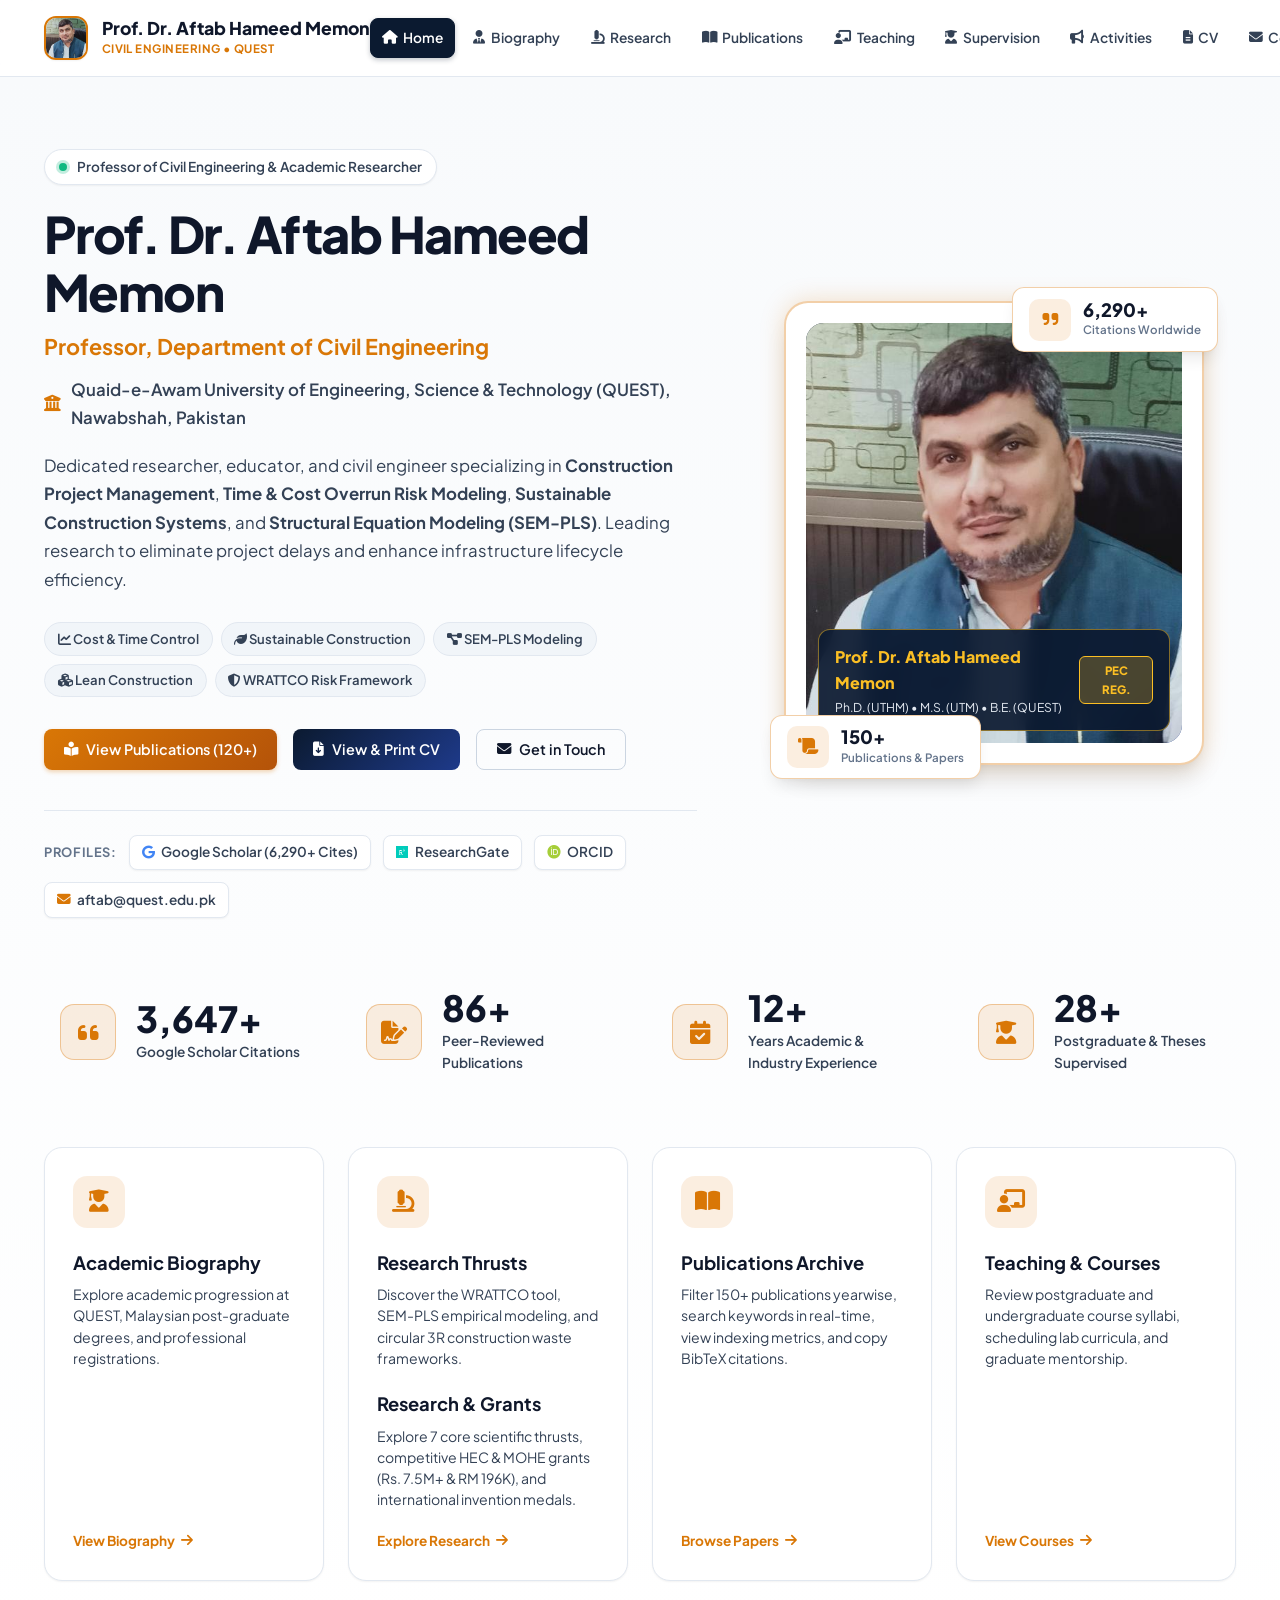
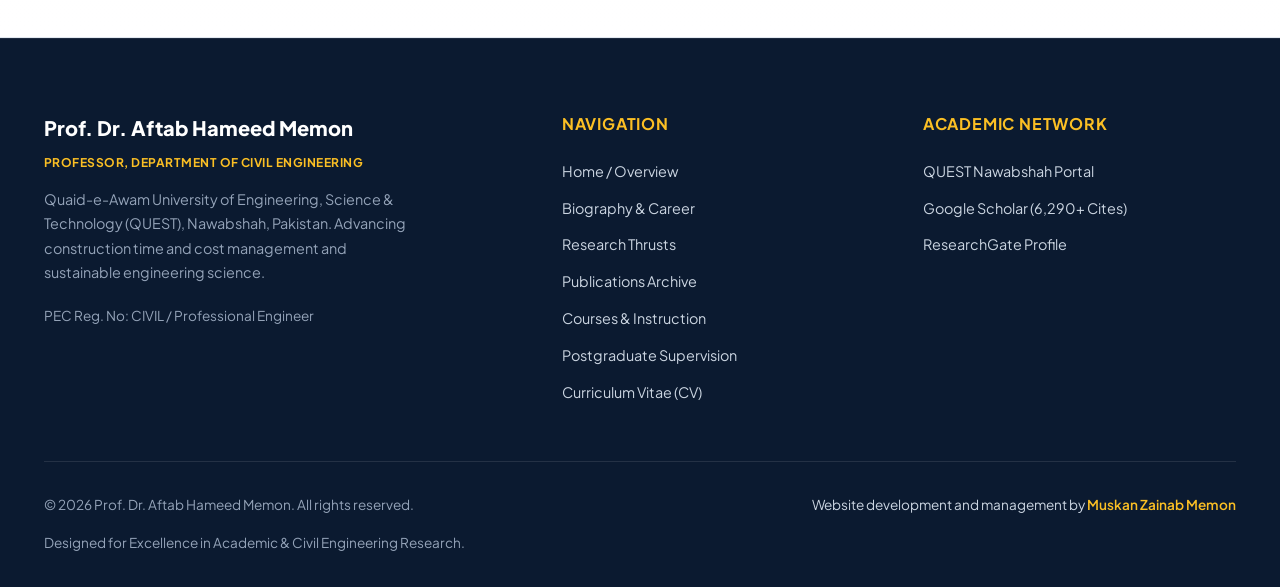
==== commit 5a6f95de: "Add website development and management credit for Muskan Zainab Memon to footer" ====
--- a/index.html
+++ b/index.html
@@ -2505,6 +2505,9 @@
         <div>
           &copy; 2026 Prof. Dr. Aftab Hameed Memon. All rights reserved.
         </div>
+        <div class="footer-credit" style="color: #cbd5e1; font-size: 0.85rem;">
+          Website development and management by <strong style="color: #fbbf24; font-weight: 600;">Muskan Zainab Memon</strong>
+        </div>
         <div>
           Designed for Excellence in Academic &amp; Civil Engineering Research.
         </div>
--- a/css/style.css
+++ b/css/style.css
@@ -3292,6 +3292,8 @@
   display: flex;
   align-items: center;
   justify-content: space-between;
+  flex-wrap: wrap;
+  gap: 1rem;
   padding-top: 2rem;
   border-top: 1px solid rgba(255, 255, 255, 0.1);
   font-size: 0.85rem;
